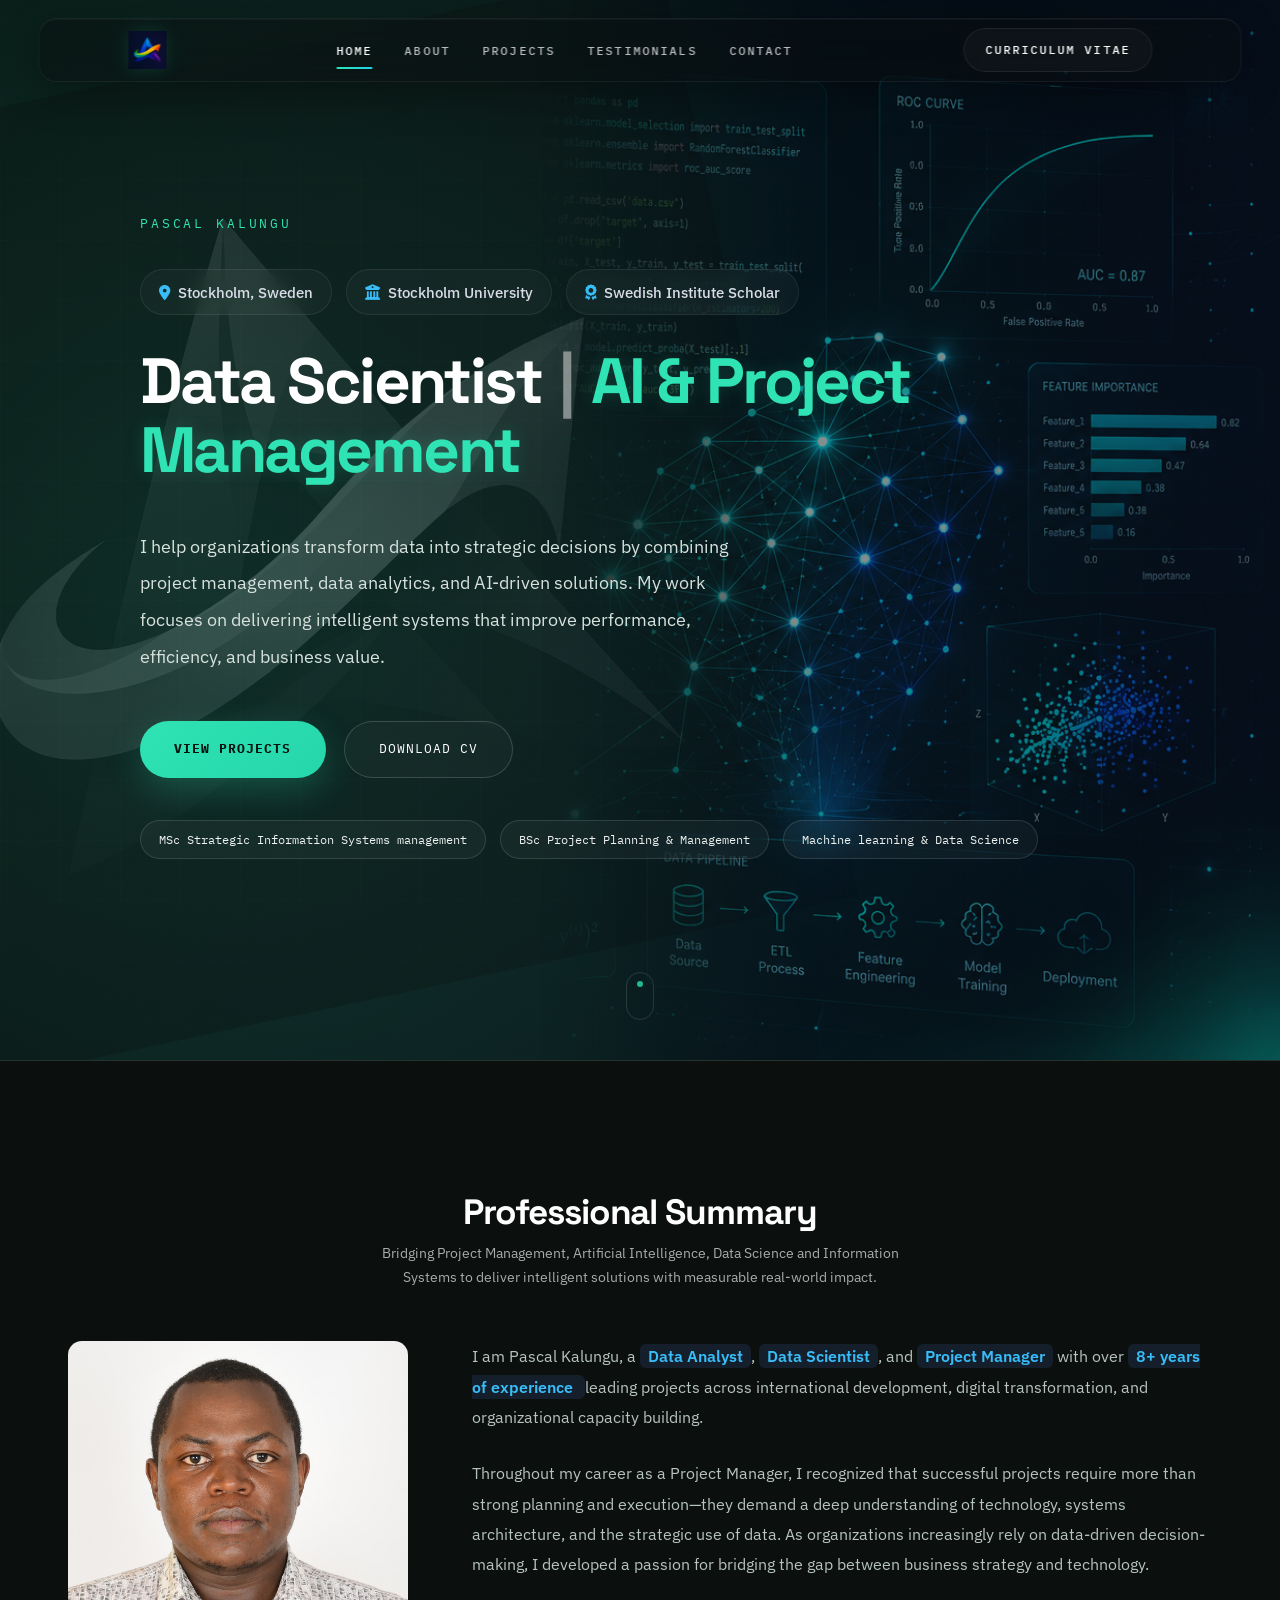
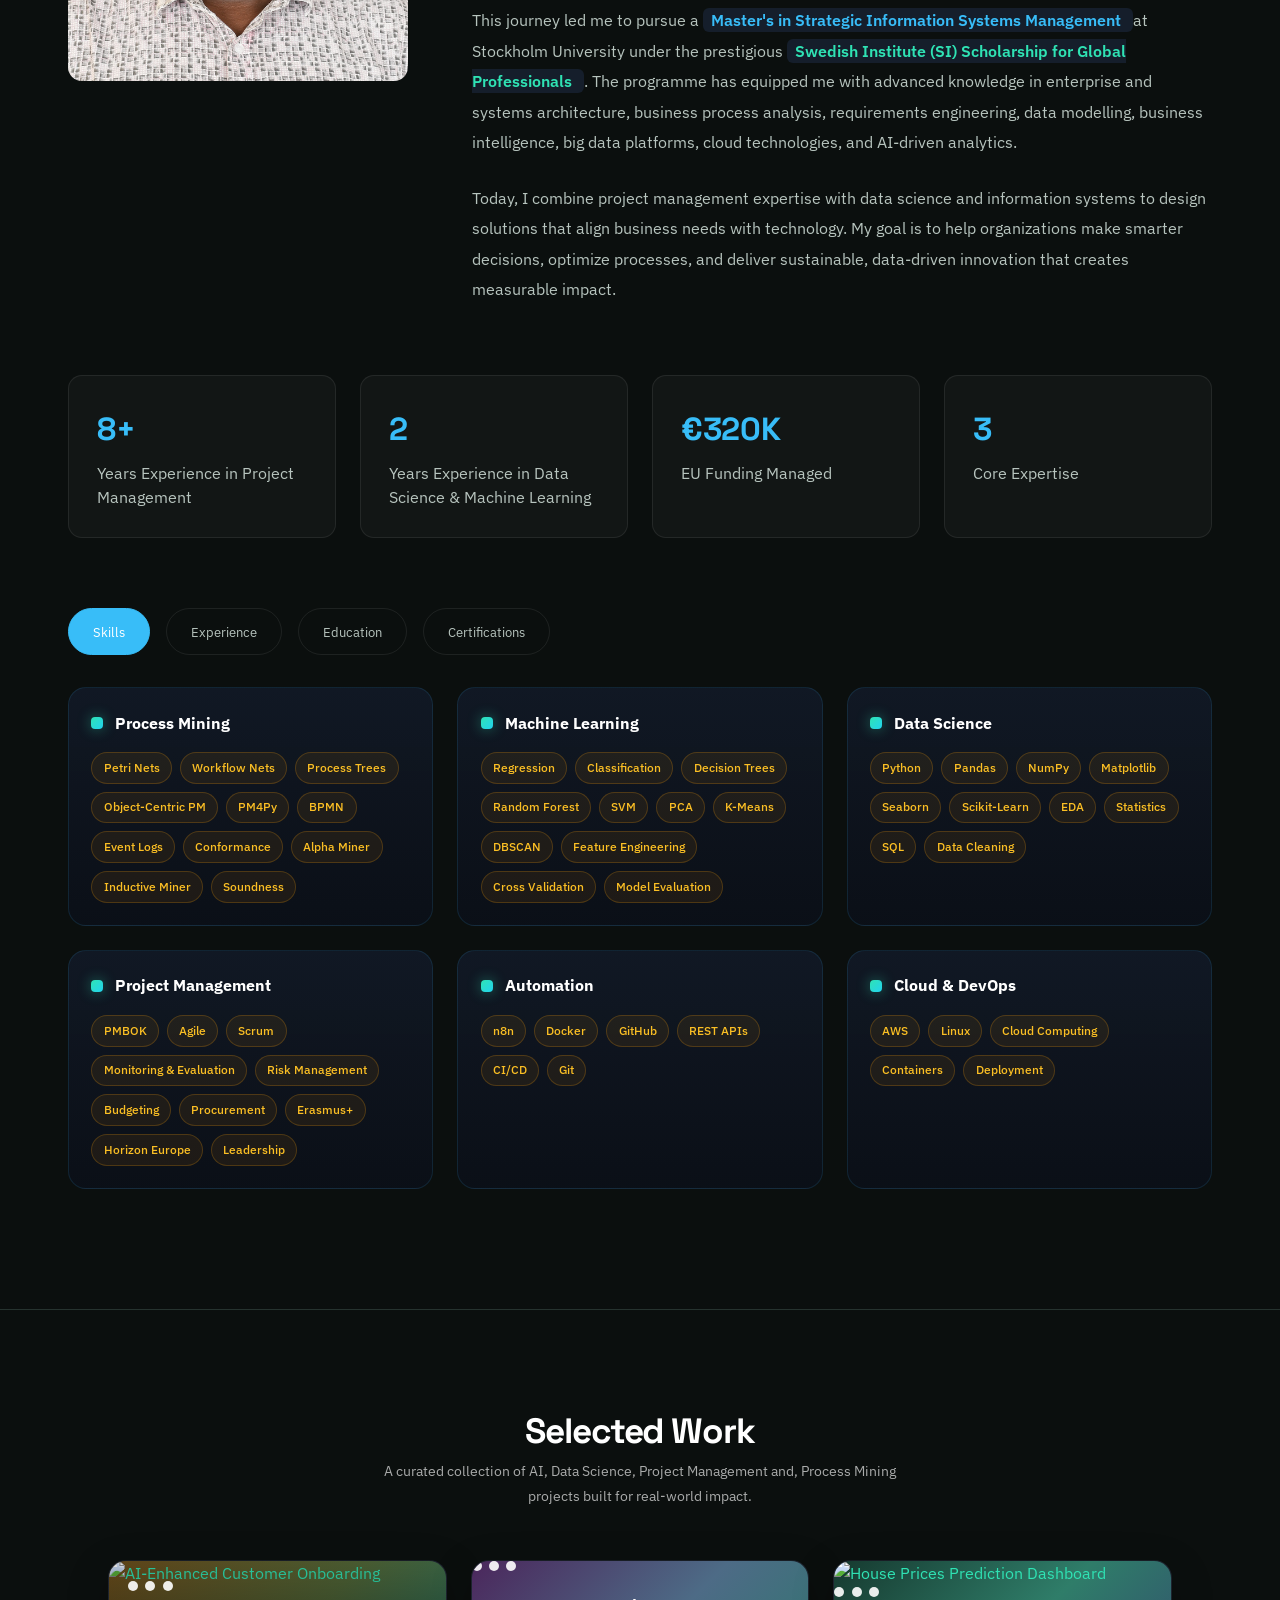
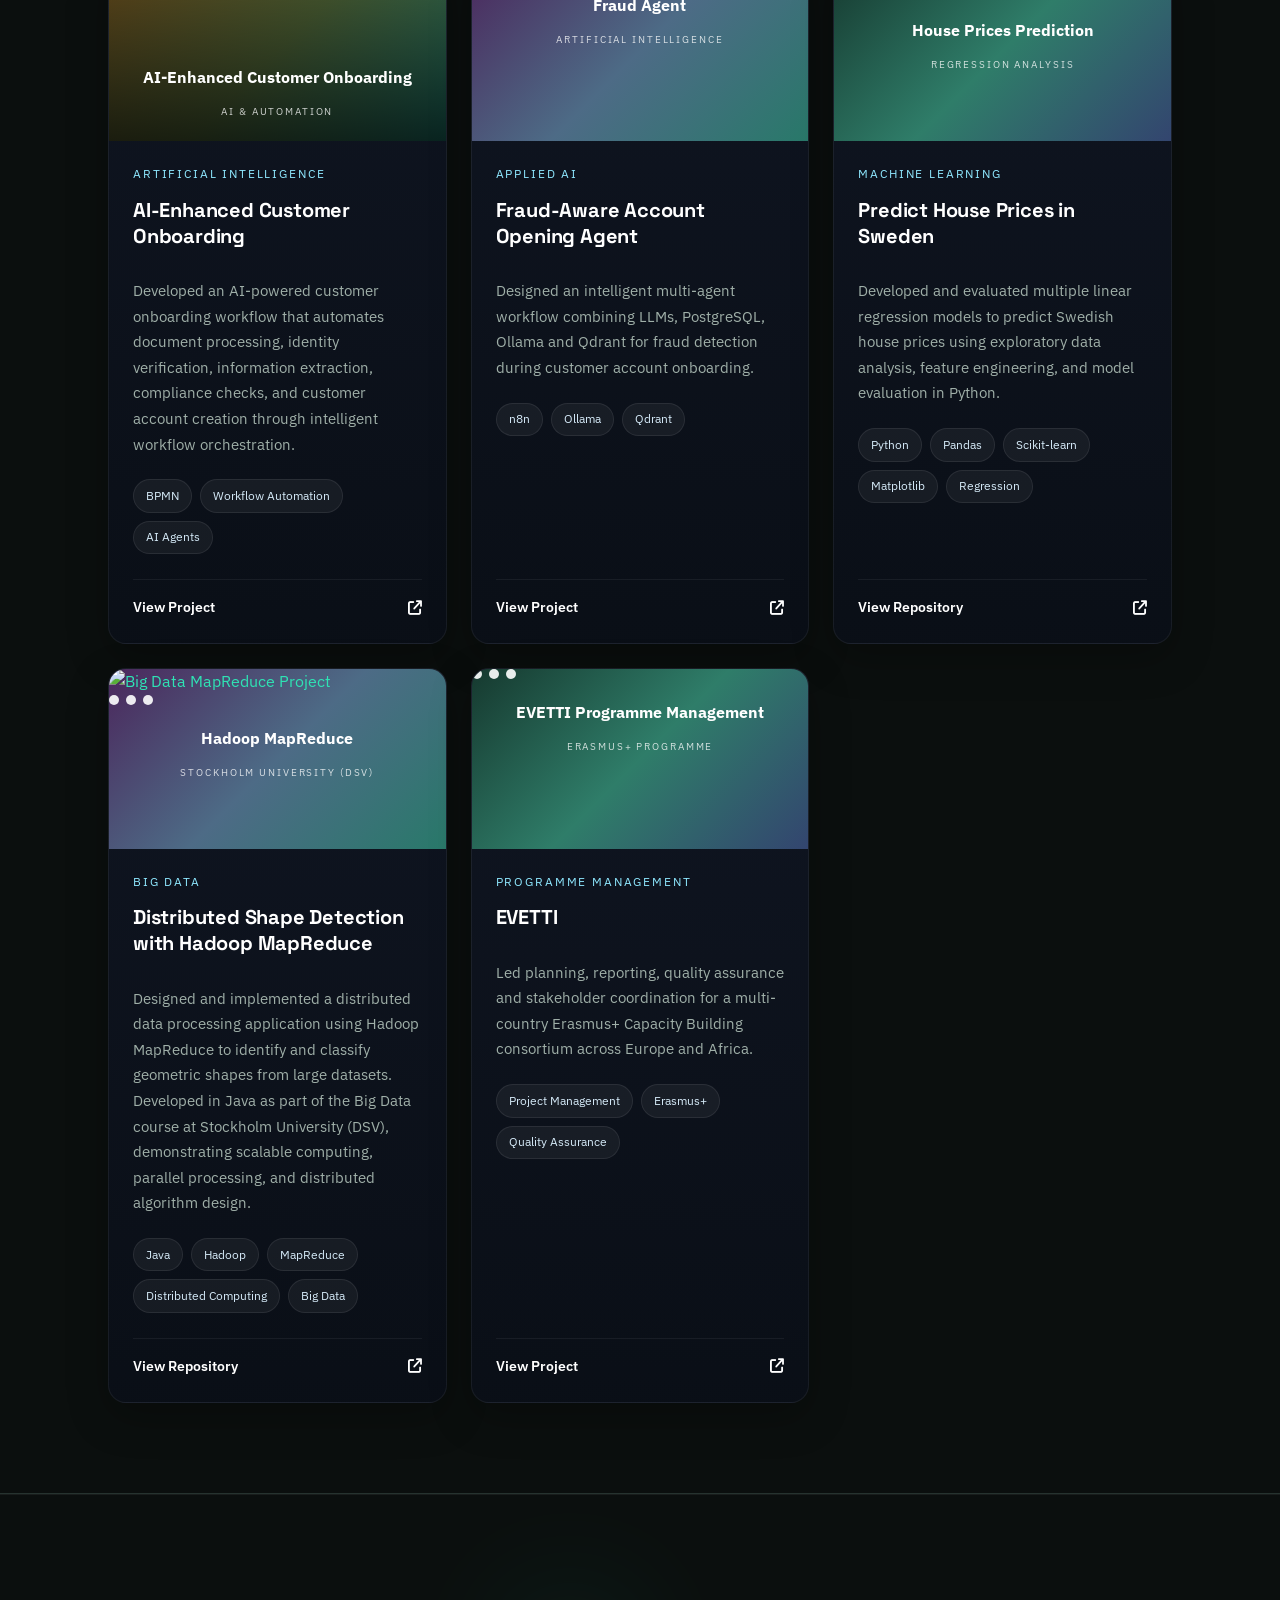
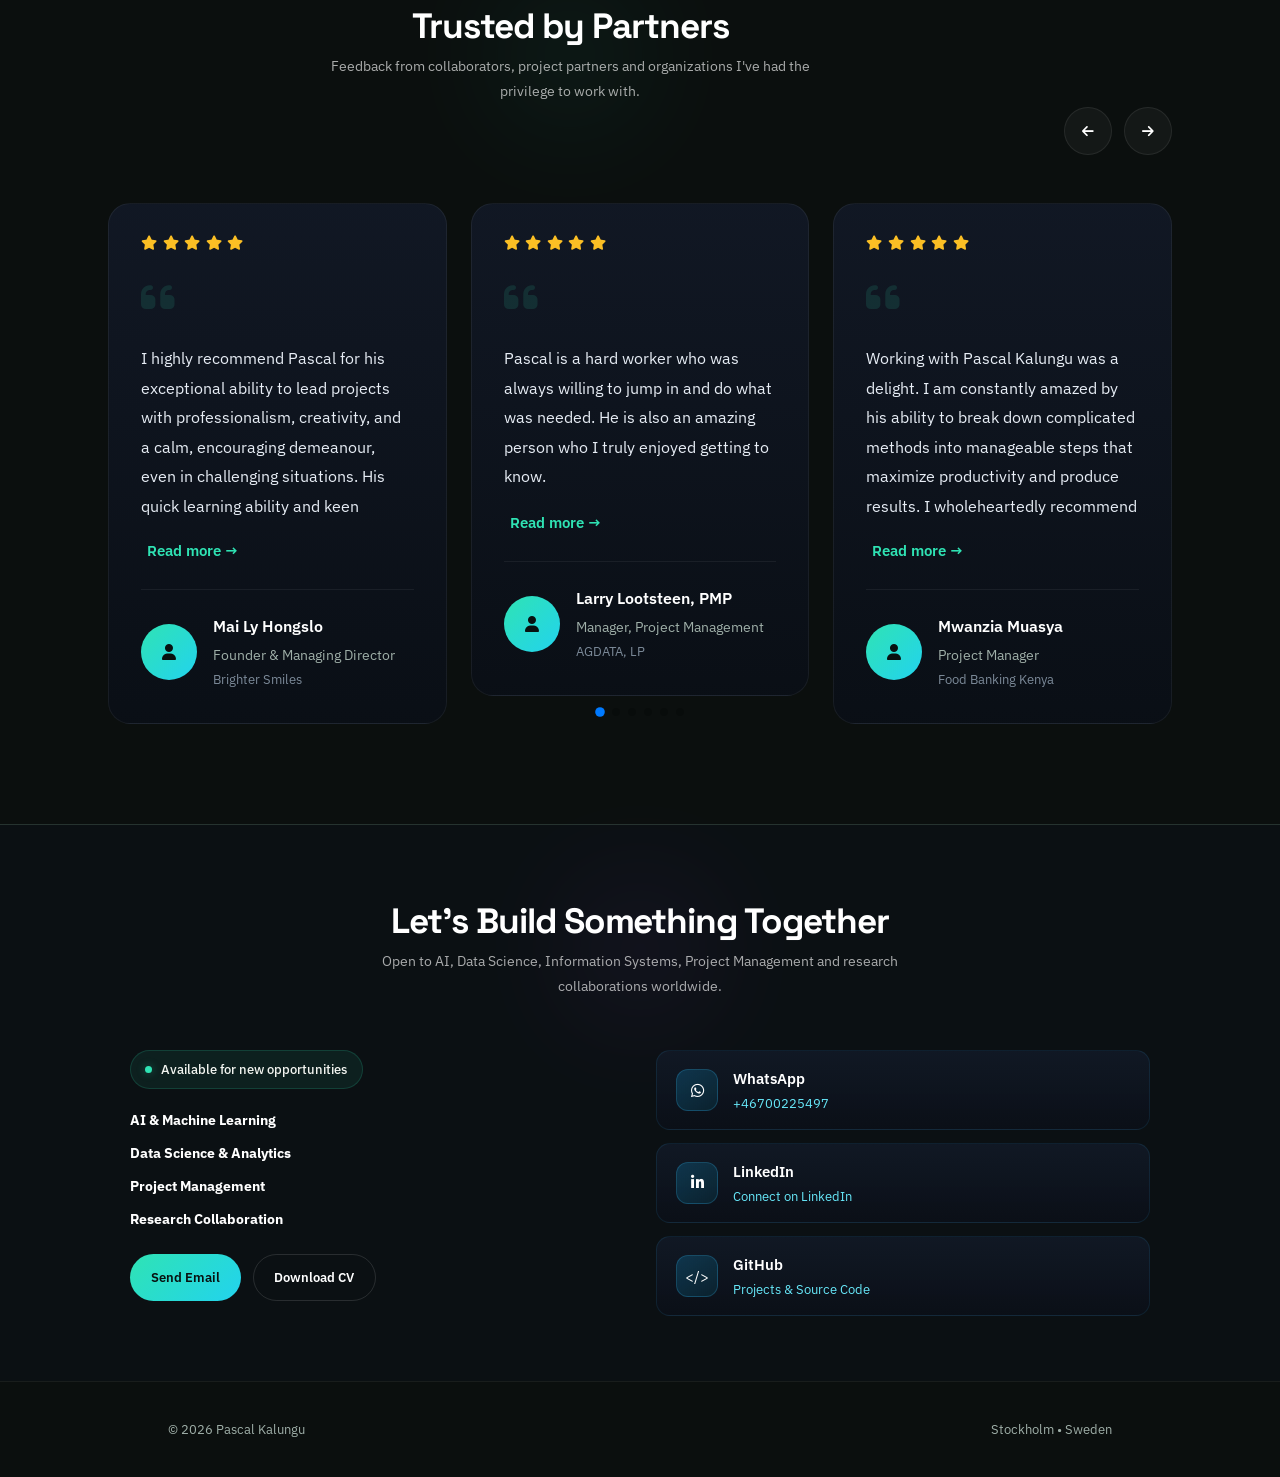
==== index.html @ 9cdf58b0 "--" ====
<!DOCTYPE html>

<html lang="en">
<head>
<meta charset="utf-8"/>
<meta content="width=device-width, initial-scale=1.0" name="viewport"/>
<title>PASCAL KALUNGU</title>
<meta content="Portfolio of Pascal — data science, project management, and applied machine learning projects." name="description"/>
<link href="https://fonts.googleapis.com" rel="preconnect"/>
<link crossorigin="" href="https://fonts.gstatic.com" rel="preconnect"/>
<link href="https://fonts.googleapis.com/css2?family=Space+Grotesk:wght@500;600;700&amp;family=IBM+Plex+Sans:wght@400;500;600&amp;family=IBM+Plex+Mono:wght@400;500&amp;display=swap" rel="stylesheet"/>
<link href="assets/css/style.css" rel="stylesheet"/>
<link rel="stylesheet"href="https://cdnjs.cloudflare.com/ajax/libs/font-awesome/6.7.2/css/all.min.css">
<link rel="stylesheet"href="https://cdn.jsdelivr.net/npm/swiper@11/swiper-bundle.min.css">
</head>
<body>

<!-- ==========================================
     NAVIGATION
========================================== -->

<nav class="topnav">
    <div class="wrap">
        <!-- Logo -->
    <a href="#home" class="nav-logo" aria-label="Pascal Kalungu">
        <img
            src="assets/images/logo.png"
            alt="Pascal Kalungu Logo"
            class="nav-logo-img">
    </a>
            <!-- Navigation -->
            <ul class="nav-links">
                <li><a href="#home">Home</a></li>
                <li><a href="#summary">About</a></li>
                <li><a href="#projects">Projects</a></li>
                <li><a href="#testimonials">Testimonials</a></li>
                <li><a href="#contact">Contact</a></li>
            </ul>
            <!-- Resume -->
            <a href="resume.html"
                class="nav-cv"
                target="_blank"
                rel="noopener noreferrer">
                    Curriculum Vitae
            </a>
    </div>
</nav>
<section class="hero" id="home">
    <!-- Background Layers -->

    <div class="hero-background">

        <div class="hero-logo"></div>

        <div class="hero-grid"></div>

    </div>
  
    <div class="hero-ai-image"></div>
    <div class="wrap">
        <div class="hero-inner">
            <div class="hero-content">
                <p class="hero-tag">
                    PASCAL KALUNGU   
                </p>
                <div class="hero-meta">
    <span>
        <i class="fa-solid fa-location-dot"></i>
        Stockholm, Sweden
    </span>

    <span>
        <i class="fa-solid fa-building-columns"></i>
        Stockholm University
    </span>

    <span>
        <i class="fa-solid fa-award"></i>
        Swedish Institute Scholar
    </span>
</div>
                <h1 class="hero-title">
                  <span class="hero-title-main">
                      Data Scientist <span class="hero-separator"> | </span> <span class="hero-title-accent">AI & Project Management</span>
                  </span>
              </h1>
                <p class="hero-description">
                    I help organizations transform data into strategic decisions by combining project management, data analytics, and 
                    AI-driven solutions. My work focuses on delivering intelligent systems that improve performance, efficiency, and 
                    business value.
                </p>
                <!-- Buttons -->
                <div class="hero-actions">
                    <a href="#projects" class="btn btn-primary">
                        View Projects
                    </a>
                    <a
                        href="assets/docs/Pascal_Kalungu_CV.pdf"
                        class="btn btn-secondary"
                        download>
                        Download CV
                    </a>
                </div>
                <!-- Professional badges -->
                <div class="hero-badges">
                    <span class="badge">
                        MSc Strategic Information Systems management
                    </span>
                    <span class="badge">
                        BSc Project Planning & Management
                    </span>

                    <span class="badge">
                        Machine learning & Data Science
                    </span>

                </div>

            </div>

        </div>

    </div>

    <!-- Scroll Indicator -->
    <a href="#summary" class="scroll-indicator">

        <span></span>

    </a>

</section>

<section id="summary">


    <div class="wrap">

        <!-- Premium Section Heading -->

        <div class="section-heading glow-gold">

            <h2>Professional Summary</h2>

            <p>
                Bridging Project Management, Artificial Intelligence,
                Data Science and Information Systems to deliver
                intelligent solutions with measurable real-world impact.
            </p>

        </div>

        <!-- About Grid -->

        <div class="summary-grid">

            <!-- Left -->

            <div class="summary-image">

                <div>
                    <img class="summary-photo" src="assets/images/headshot.JPG"  alt="Pascal Kalungu">
                </div>
            </div>

            <!-- Right -->

            <div class="summary-content">

                <p class="summary-text">

                    I am Pascal Kalungu, a <span class="highlight">Data Analyst</span>, <span class="highlight">Data
                    Scientist</span>, and <span class="highlight">Project Manager</span> with over
                    <span class="highlight"> 8+ years of experience </span> leading projects across international development, digital transformation,
                    and organizational capacity building.
                </p>
                <p class="summary-text">

                    Throughout my career as a Project Manager, I recognized that successful projects require
                    more than strong planning and execution—they demand a deep understanding of technology,
                    systems architecture, and the strategic use of data. As organizations increasingly rely on data-driven
                    decision-making, I developed a passion for bridging the gap between business strategy and technology.
                </p>
                <p class="summary-text">

                    This journey led me to pursue a <span class="highlight"> Master's in Strategic Information Systems Management </span>at
                    Stockholm University under the prestigious <span class="highlight">
                    <a href="https://si.se/en/apply/scholarships/swedish-institute-scholarships-for-global-professionals/" target="_blank" rel="noopener noreferrer">
                        Swedish Institute (SI) Scholarship for Global Professionals </a></span>. The programme has equipped me with advanced knowledge in enterprise and systems architecture, business process analysis,
                        requirements engineering, data modelling, business intelligence, big data platforms, cloud technologies, and AI-driven
                        analytics.
                    </p>

                    <p class="summary-text summary-text-last">

                        Today, I combine project management expertise with data science and information systems to design solutions that
                        align business needs with technology. My goal is to help organizations make smarter decisions,
                        optimize processes, and deliver sustainable, data-driven innovation that creates measurable impact.

                    </p>

                </div>

            </div>

            <!-- Quick Stats -->

            <div class="summary-stats">

                <div class="stat-card">
                    <h3>8+</h3>
                    <span>Years Experience in Project Management</span>
                </div>
                <div class="stat-card">
                    <h3>2</h3>
                    <span>Years Experience in Data Science & Machine Learning</span>
                </div>

                <div class="stat-card">
                    <h3>€320K</h3>
                    <span>EU Funding Managed</span>
                </div>

                <div class="stat-card">
                    <h3>3</h3>
                    <span>Core Expertise</span>
                </div>

            </div>

            <!-- Tabs -->

            <div class="tabs" role="tablist">

                <button class="tab-btn active" data-tab="skills">
                    Skills
                </button>

                <button class="tab-btn" data-tab="experience">
                    Experience
                </button>

                <button class="tab-btn" data-tab="education">
                    Education
                </button>

                <button class="tab-btn" data-tab="certifications">
                    Certifications
                </button>

            </div>

            <!-- Skills -->
            <!-- ==========================================
            KNOWLEDGE CLUSTERS
            ========================================== -->

            <div class="tab-panel active" data-panel="skills">

                <div class="knowledge-grid">

                    <!-- ================================ -->

                    <article class="knowledge-card">

                        <div class="knowledge-title">
                            <div class="knowledge-marker"></div>
                            <h4>Process Mining</h4>
                        </div>

                        <div class="knowledge-tags">

                            <span>Petri Nets</span>
                            <span>Workflow Nets</span>
                            <span>Process Trees</span>
                            <span>Object-Centric PM</span>
                            <span>PM4Py</span>
                            <span>BPMN</span>
                            <span>Event Logs</span>
                            <span>Conformance</span>
                            <span>Alpha Miner</span>
                            <span>Inductive Miner</span>
                            <span>Soundness</span>

                        </div>

                    </article>

                    <!-- ================================ -->

                    <article class="knowledge-card">

                        <div class="knowledge-title">
                            <div class="knowledge-marker"></div>
                            <h4>Machine Learning</h4>
                        </div>

                        <div class="knowledge-tags">

                            <span>Regression</span>
                            <span>Classification</span>
                            <span>Decision Trees</span>
                            <span>Random Forest</span>
                            <span>SVM</span>
                            <span>PCA</span>
                            <span>K-Means</span>
                            <span>DBSCAN</span>
                            <span>Feature Engineering</span>
                            <span>Cross Validation</span>
                            <span>Model Evaluation</span>

                        </div>

                    </article>

                    <!-- ================================ -->

                    <article class="knowledge-card">

                        <div class="knowledge-title">
                            <div class="knowledge-marker"></div>
                            <h4>Data Science</h4>
                        </div>

                        <div class="knowledge-tags">

                            <span>Python</span>
                            <span>Pandas</span>
                            <span>NumPy</span>
                            <span>Matplotlib</span>
                            <span>Seaborn</span>
                            <span>Scikit-Learn</span>
                            <span>EDA</span>
                            <span>Statistics</span>
                            <span>SQL</span>
                            <span>Data Cleaning</span>

                        </div>

                    </article>

                    <!-- ================================ -->

                    <article class="knowledge-card">

                        <div class="knowledge-title">
                            <div class="knowledge-marker"></div>
                            <h4>Project Management</h4>
                        </div>

                        <div class="knowledge-tags">

                            <span>PMBOK</span>
                            <span>Agile</span>
                            <span>Scrum</span>
                            <span>Monitoring & Evaluation</span>
                            <span>Risk Management</span>
                            <span>Budgeting</span>
                            <span>Procurement</span>
                            <span>Erasmus+</span>
                            <span>Horizon Europe</span>
                            <span>Leadership</span>

                        </div>

                    </article>

                    <!-- ================================ -->

                    <article class="knowledge-card">

                        <div class="knowledge-title">
                            <div class="knowledge-marker"></div>
                            <h4>Automation</h4>
                        </div>

                        <div class="knowledge-tags">

                            <span>n8n</span>
                            <span>Docker</span>
                            <span>GitHub</span>
                            <span>REST APIs</span>
                            <span>CI/CD</span>
                            <span>Git</span>

                        </div>

                    </article>

                    <!-- ================================ -->

                    <article class="knowledge-card">

                        <div class="knowledge-title">
                            <div class="knowledge-marker"></div>
                            <h4>Cloud & DevOps</h4>
                        </div>

                        <div class="knowledge-tags">

                            <span>AWS</span>
                            <span>Linux</span>
                            <span>Cloud Computing</span>
                            <span>Containers</span>
                            <span>Deployment</span>

                        </div>

                    </article>

                </div>

            </div>

            <!-- ==========================================
            EXPERIENCE
            ========================================== -->

            <div class="tab-panel" data-panel="experience">

                <div class="experience-timeline">

                    <!-- Item -->
                    <article class="exp-item">
                        <div class="exp-dot"></div>
                        <div class="exp-card">
                            <div class="exp-header">
                                <div>
                                    <span class="exp-period">
                                        Jan 2023 — June 2026
                                    </span>
                                    <h4>
                                        Project Manager
                                    </h4>
                                    <h5>
                                        Brighter Smiles
                                    </h5>
                                </div>
                                <span class="exp-location">
                                    Norway • Remote Role
                                </span>
                            </div>
                            <ul class="achievement-list">
                                <li>
                                    <i class="fas fa-check-circle"></i>
                                    <span>Led development and optimisation of project management processes for EU Commission-funded initiatives, including the Erasmus+ EVETTI project across 9 partner organisations (Uganda, Norway, Sweden, Netherlands).</span>
                                </li>

                                <li>
                                    <i class="fas fa-check-circle"></i>
                                    <span>Designed and maintained Excel and digital reporting systems to track project performance, resource allocation, and KPIs across multinational teams.</span>
                                </li>

                                <li>
                                    <i class="fas fa-check-circle"></i>
                                    <span>Coordinated data collection and built monitoring & evaluation dashboards to support real-time decision-making.</span>
                                </li>

                                <li>
                                    <i class="fas fa-check-circle"></i>
                                    <span>Structured data and information flows between partner organisations using digital tools and information systems.</span>
                                </li>

                                <li>
                                    <i class="fas fa-check-circle"></i>
                                    <span>Supported development of a web-based platform for greenhouse gas emissions data measurement.</span>
                                </li>

                                <li>
                                    <i class="fas fa-check-circle"></i>
                                    <span>Wrote and secured grants to fund strategic projects, ensuring alignment with organisational goals and EU funding requirements.</span>
                                </li>

                            </ul>
                            <div class="exp-tags">
                                <span>EU Projects</span>
                                <span>Project Management</span>
                                <span>Leadership</span>
                                <span>EACEA</span>
                            </div>
                        </div>
                    </article>
                    <!-- Item -->
                    <article class="exp-item">
                        <div class="exp-dot"></div>
                        <div class="exp-card">
                            <div class="exp-header">
                                <div>
                                    <span class="exp-period">
                                        September 2023  — October 2023
                                    </span>
                                    <h4>
                                        Technical Project Coordinator
                                    </h4>
                                    <h5>
                                        Curiato Inc.
                                    </h5>
                                </div>
                                <span class="exp-location">
                                    Kenya
                                </span>
                            </div>
                            <ul class="achievement-list">
                                <li>
                                    <i class="fas fa-check-circle"></i>
                                    <span>Coordinated a cross-functional team developing a data-driven healthcare monitoring solution (Smart Mattress) using IoT sensor data and machine learning analytics.</span>
                                </li>

                                <li>
                                    <i class="fas fa-check-circle"></i>
                                    <span>Worked closely with data scientists and engineers on data collection, data labelling, and preparation of datasets for ML model training.</span>
                                </li>

                                <li>
                                    <i class="fas fa-check-circle"></i>
                                    <span>Supported data engineering pipelines from raw sensor data capture to structured datasets used for analysis and modelling.</span>
                                </li>

                                <li>
                                    <i class="fas fa-check-circle"></i>
                                    <span>Collaborated in defining data requirements, validation rules, and quality checks to ensure reliable model inputs.</span>
                                </li>

                                <li>
                                    <i class="fas fa-check-circle"></i>
                                    <span>Used Power BI, Excel, and database systems to visualise and report device performance data.</span>
                                </li>

                                <li>
                                    <i class="fas fa-check-circle"></i>
                                    <span>Supported Agile/Scrum workflows by tracking data-related tasks, bugs, and improvements through structured backlogs.</span>
                                </li>

                            </ul>
                            <div class="exp-tags">
                                <span>M&E</span>
                                <span>Procurement</span>
                                <span>Budgeting</span>
                                <span>NGO</span>
                            </div>
                        </div>
                    </article>
                    <!-- Item -->
                    <article class="exp-item">
                        <div class="exp-dot"></div>
                        <div class="exp-card">
                            <div class="exp-header">
                                <div>
                                    <span class="exp-period">
                                        Jan 2022  — present
                                    </span>
                                    <h4>
                                        Co-founder & Project Manager
                                    </h4>
                                    <h5>
                                        Ecopentist Limited
                                    </h5>
                                </div>
                                <span class="exp-location">
                                    Kenya
                                </span>
                            </div>
                            <ul class="achievement-list">
                                <li>
                                    <i class="fas fa-check-circle"></i>
                                    <span>Co-founded an environmental sustainability venture focused on coordinating climate action projects and reporting.</span>
                                </li>

                                <li>
                                    <i class="fas fa-check-circle"></i>
                                    <span>Managed project planning, stakeholder coordination, and delivery of environmental data initiatives.</span>
                                </li>

                                <li>
                                    <i class="fas fa-check-circle"></i>
                                    <span>Applied sustainability reporting frameworks aligned with UN SDGs and climate accountability standards.</span>
                                </li>

                            </ul>
                            <div class="exp-tags">
                                <span>M&E</span>
                                <span>Procurement</span>
                                <span>Budgeting</span>
                                <span>NGO</span>
                            </div>
                        </div>
                    </article>
                    <!-- Item -->
                    <article class="exp-item">
                        <div class="exp-dot"></div>
                        <div class="exp-card">
                            <div class="exp-header">
                                <div>
                                    <span class="exp-period">
                                        2017  — 2017
                                    </span>
                                    <h4>
                                        Project Management Intern
                                    </h4>
                                    <h5>
                                        Makueni County Government
                                    </h5>
                                </div>
                                <span class="exp-location">
                                    Kenya
                                </span>
                            </div>
                            <ul class="achievement-list">
                                <li>
                                    <i class="fas fa-check-circle"></i>
                                    <span>Collected, organised, and analysed field data from farmers and trial sites to produce research and performance reports for agricultural projects.</span>
                                </li>

                                <li>
                                    <i class="fas fa-check-circle"></i>
                                    <span>Maintained structured records of farm validation data, prepared statistical summaries, and presented findings in stakeholder meetings.</span>
                                </li>

                            </ul>
                            <div class="exp-tags">
                                <span>M&E</span>
                                <span>Procurement</span>
                                <span>Budgeting</span>
                                <span>NGO</span>
                            </div>
                        </div>
                    </article>
                </div>
            </div>
            <!-- ==========================================
            EDUCATION
            ========================================== -->
            <div class="tab-panel" data-panel="education">
                <div class="education-grid">
                    <!-- Card 1 -->
                    <article class="edu-card">
                        <div class="edu-icon">
                            🎓
                        </div>
                        <div class="edu-content">
                            <span class="edu-year">
                                2025 – 2027
                            </span>
                            <h4>
                                MSc Strategic Information Systems Management
                            </h4>
                            <h5>
                                Stockholm University
                            </h5>
                            <ul class="achievement-list">
                                <li>
                                    <i class="fas fa-check-circle"></i>
                                    <span>Designed and delivered an end-to-end Business Intelligence solution, from business requirements and data modelling to ETL, data warehousing, OLAP, and Power BI dashboards.</span>
                                </li>

                                <li>
                                    <i class="fas fa-check-circle"></i>
                                    <span>Applied AI techniques to Business Process Management (BPM) to analyse and improve organisational processes.</span>
                                </li>

                                <li>
                                    <i class="fas fa-check-circle"></i>
                                    <span>Conducted Object-Centric Process Mining (OCPM) to discover, analyse, and optimise complex business processes.</span>
                                </li>

                                <li>
                                    <i class="fas fa-check-circle"></i>
                                    <span>Designed and implemented a data warehouse, developing ETL pipelines, dimensional models, OLAP solutions, and business intelligence dashboards.</span>
                                </li>

                                <li>
                                    <i class="fas fa-check-circle"></i>
                                    <span>Developed an enterprise application using the Mendix low-code platform from design to deployment, earning the Mendix Rapid Developer Certification.</span>
                                </li>

                                <li>
                                    <i class="fas fa-check-circle"></i>
                                    <span>Applied qualitative and quantitative research methodologies to investigate information systems challenges and support evidence-based decision-making.</span>
                                </li>
                            </ul>
                            <div class="edu-tags">
                                <span>Business Intelligence</span>
                                <span>Information Systems</span>
                                <span>Data Warehousing</span>
                                <span>Business Process Management</span>
                                <span>Process Mining</span>
                                <span>Data Modeling</span>
                                <span>Power BI</span>
                                <span>Research Methodology</span>
                                <span>Research Metholdogies</span>
                            </div>
                        </div>
                    </article>
                    <!-- Card 2 -->
                    <article class="edu-card">
                        <div class="edu-icon">
                            📘
                        </div>
                        <div class="edu-content">
                            <span class="edu-year">
                                2014 – 2018
                            </span>
                            <h4>
                                BSc Project Planning & Management
                            </h4>
                            <h5>
                                Moi University
                            </h5>
                            <ul class="achievement-list">
                                <li>
                                    <i class="fas fa-check-circle"></i>
                                    <span>Focused on project planning, scheduling, monitoring, and evaluation using industry-standard project management methodologies.</span>
                                </li>

                                <li>
                                    <i class="fas fa-check-circle"></i>
                                    <span>Developed skills in project budgeting, risk management, stakeholder engagement, procurement, and resource planning.</span>
                                </li>

                                <li>
                                    <i class="fas fa-check-circle"></i>
                                    <span>Applied research, data analysis, and strategic planning techniques to design, implement, and evaluate development and business projects.</span>
                                </li>
                            </ul>

                            <div class="edu-tags">
                                <span>Project Management</span>
                                <span>Project Planning</span>
                                <span>Risk Management</span>
                                <span>Stakeholder Management</span>
                                <span>Monitoring & Evaluation</span>
                                <span>Project Scheduling</span>
                            </div>

                        </div>

                    </article>

                    <!-- Card 3 -->

                    <article class="edu-card">

                        <div class="edu-icon">
                            💼
                        </div>

                        <div class="edu-content">

                            <span class="edu-year">
                                Continuous Learning
                            </span>

                            <h4>
                                Data Science Program
                            </h4>

                            <h5>
                                ALX
                            </h5>
                            <ul class="achievement-list">
                                <li>
                                    <i class="fas fa-check-circle"></i>
                                    <span>Completed hands-on projects in data analysis, machine learning, and predictive modelling using Python and industry-standard data science tools.</span>
                                </li>

                                <li>
                                    <i class="fas fa-check-circle"></i>
                                    <span>Applied statistical analysis, data visualization, feature engineering, and model evaluation to solve real-world business problems.</span>
                                </li>

                                <li>
                                    <i class="fas fa-check-circle"></i>
                                    <span>Developed practical skills in SQL, Pandas, NumPy, Scikit-learn, and machine learning workflows following industry best practices.</span>
                                </li>
                            </ul>

                            <div class="edu-tags">
                                <span>Python</span>
                                <span>SQL</span>
                                <span>Data Science</span>
                                <span>Data Analysis</span>
                                <span>Machine Learning</span>
                                <span>Data Visualization</span>
                            </div>

                        </div>

                    </article>

                    <!-- Card 3 -->

                    <article class="edu-card">

                        <div class="edu-icon">
                            💼
                        </div>

                        <div class="edu-content">

                            <span class="edu-year">
                                2009 - 2012
                            </span>

                            <h4>
                                O-level (High School Certificate)
                            </h4>

                            <h5>
                                UTANGWA HUGH SCHOOL
                            </h5>
                            <ul class="achievement-list">
                                <li>
                                    <i class="fas fa-check-circle"></i>
                                    <span> Grade: B+ </span>
                                </li>


                            </ul>

                            <div class="edu-tags">
                                <span>Mathematics</span>
                                <span>Physics</span>
                                <span>Chemistry</span>
                                <span>Business Studies</span>
                                <span>Geography</span>
                                <span>Cristian Religious Education</span>
                                <span>English</span>
                                <span>Kiswahili</span>
                            </div>

                        </div>

                    </article>

                </div>

            </div>

            <div class="tab-panel" data-panel="certifications">

                <div class="cert-header">

                    <div>🏅</div>

                    <div>Certificate</div>

                    <div>Issuer</div>

                    <div>Skills</div>

                    <div>Credential</div>

                </div>

                <div class="cert-list">

                    <!-- Certification 1 -->
                    <div class="cert-row">

                        <div class="cert-logo">
                            <img src="assets/certificates/alx.png" alt="ALX Africa">
                        </div>

                        <div class="cert-title">
                            <h4>Data Science</h4>
                        </div>

                        <div class="cert-issuer">
                            ALX Africa
                        </div>

                        <div class="cert-skills">
                            <div class="edu-tags">
                                <span>Python & SQL</span>
                                <span>Data Analysis</span>
                                <span>Machine Learning</span>
                                <span>Data Visualization</span>
                            </div>
                        </div>

                        <div class="cert-actions">
                            <a href="#"
                                class="cert-link view-certificate"
                                data-image="assets/certificates/data-science.png">
                                View
                            </a>

                            <a href="https://ehub.alxafrica.com/ob3/verify-certificate/b1283e37-e17c-451a-9a97-b5ae7b70445d"
                                class="cert-link"
                                target="_blank"
                                rel="noopener noreferrer">
                                Verify ↗
                            </a>
                        </div>

                    </div>

                    <!-- Certification 1 -->
                    <div class="cert-row">

                        <div class="cert-logo">
                            <img src="assets/certificates/alx.png" alt="ALX Africa">
                        </div>

                        <div class="cert-title">
                            <h4>Data Analytics</h4>
                        </div>

                        <div class="cert-issuer">
                            ALX Africa
                        </div>

                        <div class="cert-skills">
                            <div class="edu-tags">
                                <span>SQL</span>
                                <span>Business Intelligence</span>
                                <span>Data Visualization</span>
                            </div>
                        </div>

                        <div class="cert-actions">
                            <a href="#"
                                class="cert-link view-certificate"
                                data-image="assets/certificates/data-analysis.png">
                                View
                            </a>

                            <a href="https://ehub.alxafrica.com/ob3/verify-certificate/b1283e37-e17c-451a-9a97-b5ae7b70445d"
                                class="cert-link"
                                target="_blank"
                                rel="noopener noreferrer">
                                Verify ↗
                            </a>
                        </div>

                    </div>

                    <!-- Certification 1 -->
                    <div class="cert-row">

                        <div class="cert-logo">
                            <img src="assets/certificates/alx.png" alt="ALX Africa">
                        </div>

                        <div class="cert-title">
                            <h4>Python Programming</h4>
                        </div>

                        <div class="cert-issuer">
                            ALX Africa
                        </div>

                        <div class="cert-skills">
                            <div class="edu-tags">
                                <span>Python</span>
                                <span>Object-Oriented Programming</span>
                                <span>Problem Solving</span>
                                <span>Algorithms</span>
                                <span>Numpy & pandas</span>
                            </div>
                        </div>

                        <div class="cert-actions">
                            <a href="#"
                                class="cert-link view-certificate"
                                data-image="assets/certificates/python.png">
                                View
                            </a>

                            <a href="https://ehub.alxafrica.com/ob3/verify-certificate/b1283e37-e17c-451a-9a97-b5ae7b70445d"
                                class="cert-link"
                                target="_blank"
                                rel="noopener noreferrer">
                                Verify ↗
                            </a>
                        </div>

                    </div>

                    <!-- Certification 2 -->
                    <div class="cert-row">

                        <div class="cert-logo">
                            <img src="assets/certificates/pmi.jpg" alt="PMI">
                        </div>

                        <div class="cert-title">
                            <h4>PMP (in progress)</h4>
                        </div>

                        <div class="cert-issuer">
                            PMI
                        </div>

                        <div class="cert-skills">
                            <div class="edu-tags">
                                <span>Agile</span>
                                <span>Risk management</span>
                                <span>Stakeholder Management</span>
                                <span>Scheduling</span>
                            </div>
                        </div>

                        <div class="cert-actions">
                            <a href="#"
                                class="cert-link view-certificate"
                                data-image="#">
                                View
                            </a>

                            <a href="#"
                                class="cert-link"
                                target="_blank"
                                rel="noopener noreferrer">
                                Verify ↗
                            </a>
                        </div>

                    </div>

                    <!-- Certification 3 -->
                    <div class="cert-row">

                        <div class="cert-logo">
                            <img src="assets/certificates/google-pm.png" alt="Google">
                        </div>

                        <div class="cert-title">
                            <h4>Google Project Management Certificate (v1)</h4>
                        </div>

                        <div class="cert-issuer">
                            Google
                        </div>

                        <div class="cert-skills">
                            <div class="edu-tags">
                                <span>Agile</span>
                                <span>work management tools</span>
                                <span>project Scoping and Planning</span>
                            </div>
                        </div>

                        <div class="cert-actions">
                            <a href="#"
                                class="cert-link view-certificate"
                                data-image="assets/certificates/google-cert.jpg">
                                View
                            </a>

                            <a href="https://www.credly.com/badges/109375d9-ba31-4b89-b705-023701fd361a"
                                class="cert-link"
                                target="_blank"
                                rel="noopener noreferrer">
                                Verify ↗
                            </a>
                        </div>

                    </div>

                    <!-- Certification 4 -->
                    <div class="cert-row">

                        <div class="cert-logo">
                            <img src="assets/certificates/ibm-logo.png" alt="IBM">
                        </div>

                        <div class="cert-title">
                            <h4>Data Analysis and Visualization Foundations</h4>
                        </div>

                        <div class="cert-issuer">
                            IBM
                        </div>

                        <div class="cert-skills">
                            <div class="edu-tags">
                                <span>Excel</span>
                                <span>Power BI</span>
                                <span>Dashboards</span>
                            </div>
                        </div>

                        <div class="cert-actions">
                            <a href="#"
                                class="cert-link view-certificate"
                                data-image="assets/certificates/ibm-cert.jpg">
                                View
                            </a>

                            <a href="https://www.credly.com/badges/992d48f4-0463-441a-a92d-d4b7f02f43a6"
                                class="cert-link"
                                target="_blank"
                                rel="noopener noreferrer">
                                Verify ↗
                            </a>
                        </div>

                    </div>

                    <!-- Certification 5 -->
                    <div class="cert-row">

                        <div class="cert-logo">
                            <img src="assets/certificates/rapid-min.png" alt="Mendix">
                        </div>

                        <div class="cert-title">
                            <h4>Rapid Developer Certification</h4>
                        </div>

                        <div class="cert-issuer">
                            Mendix
                        </div>

                        <div class="cert-skills">
                            <div class="edu-tags">
                                <span>Low-Code Development</span>
                                <span>Business Process Automation</span>
                                <span>Application Development</span>
                                <span>Mendix Studio Pro</span>
                            </div>
                        </div>

                        <div class="cert-actions">
                            <a href="#"
                                class="cert-link view-certificate"
                                data-image="assets/certificates/rapid-cert.jpg">
                                View
                            </a>

                            <a href="https://academy.mendix.com/link/certifications/"
                                class="cert-link"
                                target="_blank"
                                rel="noopener noreferrer">
                                Verify ↗
                            </a>
                        </div>

                    </div>

                </div>

            </div>
        </section>



<section id="projects">
    <div class="wrap">

        <div class="section-heading glow-cyan">
            <h2>Selected Work</h2>

            <p>
                A curated collection of AI, Data Science, Project Management and,
                Process Mining projects built for real-world impact.
            </p>
        </div>

        <div class="projects-grid">

            <!-- AI-Enhanced Customer Onboarding -->
            <a href="https://github.com/Kalungup/AI-Enhanced-Customer-Onboarding/blob/main/notebooks/AI-Enhanced-customer-onboarding-workflow.ipynb"
               class="project-card accent-gold"
               target="_blank"
               rel="noopener noreferrer">

                <div class="project-preview">

                    <img src="https://raw.githubusercontent.com/Kalungup/AI-Enhanced-Customer-Onboarding/main/assets/n8n-workflow.png"
                         alt="AI-Enhanced Customer Onboarding"
                         class="project-image">

                    <div class="preview-overlay">

                        <div class="browser">
                            <span></span>
                            <span></span>
                            <span></span>
                        </div>

                        <div class="preview-title">
                            <h4>AI-Enhanced Customer Onboarding</h4>
                            <small>AI &amp; Automation</small>
                        </div>

                    </div>

                </div>

                <div class="project-content">

                    <span class="project-type">ARTIFICIAL INTELLIGENCE</span>

                    <h3>AI-Enhanced Customer Onboarding</h3>

                    <p>
                        Developed an AI-powered customer onboarding workflow that automates
                        document processing, identity verification, information extraction,
                        compliance checks, and customer account creation through intelligent
                        workflow orchestration.
                    </p>

                    <div class="tech-stack">
                        <span>BPMN</span>
                        <span>Workflow Automation</span>
                        <span>AI Agents</span>
                    </div>

                    <div class="project-footer">
                        <span>View Project</span>
                        <i class="fa-solid fa-arrow-up-right-from-square"></i>
                    </div>

                </div>

            </a>

            <!-- Fraud Agent -->
            <a href="#" class="project-card accent-purple">

                <div class="project-preview">

                    <div class="browser">
                        <span></span>
                        <span></span>
                        <span></span>
                    </div>

                    <div class="preview-title">
                        <h4>Fraud Agent</h4>
                        <small>Artificial Intelligence</small>
                    </div>

                </div>

                <div class="project-content">

                    <span class="project-type">APPLIED AI</span>

                    <h3>Fraud-Aware Account Opening Agent</h3>

                    <p>
                        Designed an intelligent multi-agent workflow combining LLMs,
                        PostgreSQL, Ollama and Qdrant for fraud detection during
                        customer account onboarding.
                    </p>

                    <div class="tech-stack">
                        <span>n8n</span>
                        <span>Ollama</span>
                        <span>Qdrant</span>
                    </div>

                    <div class="project-footer">
                        <span>View Project</span>
                        <i class="fa-solid fa-arrow-up-right-from-square"></i>
                    </div>

                </div>

            </a>
            <!-- House Prices Prediction Models -->
            <a href="https://github.com/Kalungup/house-prices-sweden"
            class="project-card accent-emerald"
            target="_blank"
            rel="noopener noreferrer">

                <div class="project-preview">
                    <img src="https://raw.githubusercontent.com/Kalungup/house-prices-sweden/main/Images/preview.png"
                        alt="House Prices Prediction Dashboard">

                    <div class="browser">
                        <span></span>
                        <span></span>
                        <span></span>
                    </div>

                    <div class="preview-title">
                        <h4>House Prices Prediction</h4>
                        <small>Regression Analysis</small>
                    </div>
                </div>

                <div class="project-content">

                    <span class="project-type">MACHINE LEARNING</span>

                    <h3>Predict House Prices in Sweden</h3>

                    <p>
                        Developed and evaluated multiple linear regression models to predict Swedish house prices using exploratory data analysis, feature engineering, and model evaluation in Python.
                    </p>

                    <div class="tech-stack">
                        <span>Python</span>
                        <span>Pandas</span>
                        <span>Scikit-learn</span>
                        <span>Matplotlib</span>
                        <span>Regression</span>
                    </div>

                    <div class="project-footer">
                        <span>View Repository</span>
                        <i class="fa-solid fa-arrow-up-right-from-square"></i>
                    </div>

                </div>

            </a>
            <!-- Big Data MapReduce -->
                <a href="https://github.com/Kalungup/bigdata-mapreduce-shapes"
                class="project-card accent-purple"
                target="_blank"
                rel="noopener noreferrer">

                    <div class="project-preview">

                        <img src="https://raw.githubusercontent.com/Kalungup/bigdata-mapreduce-shapes/main/preview.png"
                            alt="Big Data MapReduce Project">

                        <div class="browser">
                            <span></span>
                            <span></span>
                            <span></span>
                        </div>

                        <div class="preview-title">
                            <h4>Hadoop MapReduce</h4>
                            <small>Stockholm University (DSV)</small>
                        </div>

                    </div>

                    <div class="project-content">

                        <span class="project-type">BIG DATA</span>

                        <h3>Distributed Shape Detection with Hadoop MapReduce</h3>

                        <p>
                            Designed and implemented a distributed data processing application using Hadoop MapReduce to identify and classify geometric shapes from large datasets. Developed in Java as part of the Big Data course at Stockholm University (DSV), demonstrating scalable computing, parallel processing, and distributed algorithm design.
                        </p>

                        <div class="tech-stack">
                            <span>Java</span>
                            <span>Hadoop</span>
                            <span>MapReduce</span>
                            <span>Distributed Computing</span>
                            <span>Big Data</span>
                        </div>

                        <div class="project-footer">
                            <span>View Repository</span>
                            <i class="fa-solid fa-arrow-up-right-from-square"></i>
                        </div>

                    </div>

                </a>
            <!-- EVETTI -->
            <a href="https://evetti.org/" class="project-card accent-emerald">

                <div class="project-preview">

                    <div class="browser">
                        <span></span>
                        <span></span>
                        <span></span>
                    </div>

                    <div class="preview-title">
                        <h4>EVETTI Programme Management</h4>
                        <small>Erasmus+ Programme</small>
                    </div>

                </div>

                <div class="project-content">

                    <span class="project-type">PROGRAMME MANAGEMENT</span>

                    <h3>EVETTI</h3>

                    <p>
                        Led planning, reporting, quality assurance and stakeholder
                        coordination for a multi-country Erasmus+ Capacity Building
                        consortium across Europe and Africa.
                    </p>

                    <div class="tech-stack">
                        <span>Project Management</span>
                        <span>Erasmus+</span>
                        <span>Quality Assurance</span>
                    </div>

                    <div class="project-footer">
                        <span>View Project</span>
                        <i class="fa-solid fa-arrow-up-right-from-square"></i>
                    </div>

                </div>

            </a>

        </div>

    </div>
</section>

<!-- ==========================================
     TESTIMONIALS
========================================== -->

<section id="testimonials">

    <div class="wrap">

        <!-- Heading -->

        <div class="testimonials-header">

            <div class="section-heading glow-emerald">

                <h2>Trusted by Partners</h2>

                <p>
                    Feedback from collaborators, project partners and organizations
                    I've had the privilege to work with.
                </p>

            </div>

            <div class="testimonial-nav">

                <button class="testimonial-prev">

                    <i class="fa-solid fa-arrow-left"></i>

                </button>

                <button class="testimonial-next">

                    <i class="fa-solid fa-arrow-right"></i>

                </button>

            </div>

        </div>

        <!-- Swiper -->

        <div class="swiper testimonialSwiper">

            <div class="swiper-wrapper">

                <!-- ================================= -->

                <article class="swiper-slide testimonial-card">

                    <div class="testimonial-stars">

                        <i class="fa-solid fa-star"></i>
                        <i class="fa-solid fa-star"></i>
                        <i class="fa-solid fa-star"></i>
                        <i class="fa-solid fa-star"></i>
                        <i class="fa-solid fa-star"></i>

                    </div>

                    <div class="quote-icon">

                        <i class="fa-solid fa-quote-left"></i>

                    </div>

                    <p class="testimonial-text">

                        I highly recommend Pascal for his exceptional ability to lead projects with professionalism, creativity, and a calm, encouraging demeanour, even in challenging situations. His quick learning ability and keen attention to detail make him adaptable to new tasks, which he approaches with curiosity and enthusiasm. Pascal consistently takes initiative and creates innovative solutions that strengthen both projects and teams.

                    </p>

                    <button class="read-more-btn">

                        Read more

                    </button>

                    <div class="testimonial-author">

                        <div class="author-avatar">

                            <i class="fa-solid fa-user"></i>

                        </div>

                        <div>

                            <h4>Mai Ly Hongslo</h4>

                            <span>Founder & Managing Director</span>

                            <small>Brighter Smiles</small>

                        </div>

                    </div>

                </article>

                <!-- ================================= -->

                <article class="swiper-slide testimonial-card">

                    <div class="testimonial-stars">

                        <i class="fa-solid fa-star"></i>
                        <i class="fa-solid fa-star"></i>
                        <i class="fa-solid fa-star"></i>
                        <i class="fa-solid fa-star"></i>
                        <i class="fa-solid fa-star"></i>

                    </div>

                    <div class="quote-icon">

                        <i class="fa-solid fa-quote-left"></i>

                    </div>

                    <p class="testimonial-text">

                        Pascal is a hard worker who was always willing to jump in and do what was needed. He is also an amazing person who I truly enjoyed getting to know.

                    </p>

                    <button class="read-more-btn">

                        Read more

                    </button>

                    <div class="testimonial-author">

                        <div class="author-avatar">

                            <i class="fa-solid fa-user"></i>

                        </div>

                        <div>

                            <h4>Larry Lootsteen, PMP</h4>

                            <span>Manager, Project Management</span>

                            <small>AGDATA, LP</small>

                        </div>

                    </div>

                </article>

                <!-- ================================= -->

                <article class="swiper-slide testimonial-card">

                    <div class="testimonial-stars">

                        <i class="fa-solid fa-star"></i>
                        <i class="fa-solid fa-star"></i>
                        <i class="fa-solid fa-star"></i>
                        <i class="fa-solid fa-star"></i>
                        <i class="fa-solid fa-star"></i>

                    </div>

                    <div class="quote-icon">

                        <i class="fa-solid fa-quote-left"></i>

                    </div>

                    <p class="testimonial-text">

                        Working with Pascal Kalungu was a delight. I am constantly amazed by his ability to break down complicated methods into manageable steps that maximize productivity and produce results. I wholeheartedly recommend him to any organization looking for a project manager who consistently delivers outcomes.

                    </p>

                    <button class="read-more-btn">

                        Read more

                    </button>

                    <div class="testimonial-author">

                        <div class="author-avatar">

                            <i class="fa-solid fa-user"></i>

                        </div>

                        <div>

                            <h4>Mwanzia Muasya</h4>

                            <span>Project Manager</span>

                            <small>Food Banking Kenya</small>

                        </div>

                    </div>

                </article>
                                <!-- ================================= -->

                <article class="swiper-slide testimonial-card">

                    <div class="testimonial-stars">

                        <i class="fa-solid fa-star"></i>
                        <i class="fa-solid fa-star"></i>
                        <i class="fa-solid fa-star"></i>
                        <i class="fa-solid fa-star"></i>
                        <i class="fa-solid fa-star"></i>

                    </div>

                    <div class="quote-icon">

                        <i class="fa-solid fa-quote-left"></i>

                    </div>

                    <p class="testimonial-text">

                        Pascal did an outstanding job! He built multiple Smartsheet templates and dashboards completely from scratch, and the quality of his work exceeded my expectations. Despite a 6-hour time difference, he was always responsive and made the collaboration seamless. Professional, skilled, and reliable. I highly recommend Pascal for any Smartsheet project!
                    </p>

                    <button class="read-more-btn">

                        Read more

                    </button>

                    <div class="testimonial-author">

                        <div class="author-avatar">

                            <i class="fa-solid fa-user"></i>

                        </div>

                        <div>

                            <h4>Diane Moneus</h4>

                            <span>Construction Project Manager</span>

                            <small>TECO Emergy</small>

                        </div>

                    </div>

                </article>

                                                <!-- ================================= -->

                <article class="swiper-slide testimonial-card">

                    <div class="testimonial-stars">

                        <i class="fa-solid fa-star"></i>
                        <i class="fa-solid fa-star"></i>
                        <i class="fa-solid fa-star"></i>
                        <i class="fa-solid fa-star"></i>
                        <i class="fa-solid fa-star"></i>

                    </div>

                    <div class="quote-icon">

                        <i class="fa-solid fa-quote-left"></i>

                    </div>

                    <p class="testimonial-text">

                        He did an amazing job on the project management task. His work was exceptional, and I would highly recommend him to anyone looking for a reliable and skilled project manager.
                    </p>

                    <button class="read-more-btn">

                        Read more

                    </button>

                    <div class="testimonial-author">

                        <div class="author-avatar">

                            <i class="fa-solid fa-user"></i>

                        </div>

                        <div>

                            <h4>bce2300</h4>

                            <span>Consulting services</span>

                            <small>FIVERR</small>

                        </div>

                    </div>

                </article>

    <!-- ================================= -->

                <article class="swiper-slide testimonial-card">

                    <div class="testimonial-stars">

                        <i class="fa-solid fa-star"></i>
                        <i class="fa-solid fa-star"></i>
                        <i class="fa-solid fa-star"></i>
                        <i class="fa-solid fa-star"></i>
                        <i class="fa-solid fa-star"></i>

                    </div>

                    <div class="quote-icon">

                        <i class="fa-solid fa-quote-left"></i>

                    </div>

                    <p class="testimonial-text">

                        Pascal truly EXCEEDED my expectations in every way possible. His data interpretation, attention to detail, and professionalism were outstanding, resulting in a top-notch Project Dashboard. Working with him was a pleasure – extremely polite, deeply understanding, and he went above and beyond. Highly recommended! 👍
                    </p>

                    <button class="read-more-btn">

                        Read more

                    </button>

                    <div class="testimonial-author">

                        <div class="author-avatar">

                            <i class="fa-solid fa-user"></i>

                        </div>

                        <div>

                            <h4>Nicolas Holleville</h4>

                            <span>Managing Director</span>

                            <small>ROTISOL USA</small>

                        </div>

                    </div>

                </article>
            </div>

            <div class="swiper-pagination"></div>

        </div>

    </div>

</section>
<!-- ==========================================
     CONTACT
========================================== -->
<section id="contact" class="contact-section">
    <div class="wrap">
        <div class="section-heading glow-purple">
            <h2>Let's Build Something Together</h2>
            <p>
                Open to AI, Data Science, Information Systems, Project
                Management and research collaborations worldwide.
            </p>
        </div>
        <div class="contact-grid">
            <div class="contact-content">
                <div class="availability">
                    <span class="availability-dot"></span>
                    <span>Available for new opportunities</span>
                </div>
                <div class="contact-services">
                    <div class="service-item">
                        <span>AI & Machine Learning</span>
                    </div>
                    <div class="service-item">
                        <span>Data Science & Analytics</span>
                    </div>
                    <div class="service-item">
                        <span>Project Management</span>
                    </div>
                    <div class="service-item">
                        <span>Research Collaboration</span>
                    </div>
                </div>

                <div class="contact-actions">
                    <a href="mailto:kalungup@gmail.com" class="primary-btn">
                        Send Email
                    </a>
                    <a href="assets/docs/Pascal-Kalungu-CV.pdf"
                       class="secondary-btn"
                       target="_blank">
                        Download CV
                    </a>
                </div>
            </div>
            <div class="contact-cards">
                <a href="https://wa.me/46700225497"
                    class="contact-card"
                    target="_blank"
                    rel="noopener noreferrer">

                        <div class="contact-icon">
                            <i class="fa-brands fa-whatsapp"></i>
                        </div>

                        <div>
                            <h4>WhatsApp</h4>
                            <p>+46700225497</p>
                        </div>

                    </a>

                <a href="https://www.linkedin.com/in/kalungup/"
                    class="contact-card"
                    target="_blank"
                    rel="noopener noreferrer">
                        <div class="contact-icon">
                            <i class="fa-brands fa-linkedin-in"></i>
                        </div>
                        <div>
                            <h4>LinkedIn</h4>
                            <p>Connect on LinkedIn</p>
                        </div>
                </a>

                <a href="https://github.com/Kalungup"
                   class="contact-card"
                   target="_blank">

                    <div class="contact-icon">&lt;/&gt;</div>
                    <div>
                        <h4>GitHub</h4>
                        <p>Projects & Source Code</p>
                    </div>
                </a>

            </div>
        </div>
    </div>
</section>
<footer>

    <div class="wrap footer-content">
        <p>
            © 2026 Pascal Kalungu
        </p>
        <p>
            Stockholm • Sweden
        </p>
    </div>
</footer>
<div id="certificateModal" class="certificate-modal">
    <span class="close-modal">&times;</span>
    <img id="certificateImage" src="" alt="Certificate">
</div>
<script src="https://cdn.jsdelivr.net/npm/swiper@11/swiper-bundle.min.js"></script>
<script src="assets/js/main.js"></script>
</body>
</html>
---- assets/css/style.css ----
/*====================================================
PORTFOLIO STYLESHEET
Author: Pascal Kalungu
------------------------------------------------------
01. Variables
02. Reset
03. Global Styles
04. Navigation
05. Hero
06. Summary
07. Education
08. Experience
09. Certifications
10. Knowledge
11. Projects
12. Contact
13. Footer
14. Responsive
====================================================*/

:root{
    --bg:#0B0F0E;
    --panel:#121917;
    --card:#161F1C;
    --line:#26332F;
    --ink:#F3F5F1;
    --ink-soft:#9FAFA8;
    --teal:#2FE3B4;
    --teal-dim:#1C6F5C;
    --amber:#E8A33D;
    --radius:6px;
    --accent:#38BDF8;      /* powers stat-card hover, tabs, .highlight, hero-meta hover */
    --text:#FFFFFF;
    --text-light:#B7C4BE;  /* body copy tone, slightly cooler than --ink-soft */
    --radius-sm:8px;
    --radius-md:14px;
    --radius-lg:20px;
    --radius-pill:999px;
    --cyan:#22D3EE;
    --gold:#FBBF24;

  }
  *{box-sizing:border-box;}
  html{scroll-behavior:smooth;}
  @media (prefers-reduced-motion: reduce){
    html{scroll-behavior:auto;}
    *{animation-duration:0.001ms !important; transition-duration:0.001ms !important;}
  }
  body{ margin:0; background:var(--bg); color:var(--ink); font-family:'IBM Plex Sans', sans-serif; font-size:16px; line-height:1.6; }
  h1,h2,h3{ font-family:'Space Grotesk', sans-serif; margin:0; letter-spacing:-0.01em; }
  .mono{ font-family:'IBM Plex Mono', monospace; }
  a{color:var(--teal); text-decoration:none;}
  a:focus-visible, button:focus-visible{outline:2px solid var(--teal); outline-offset:3px;}
  .wrap{ max-width:1080px; margin:0 auto; padding:0 28px; }
  button{ font-family:inherit; }

  /*====================================================
PREMIUM FLOATING NAVIGATION
====================================================*/

.topnav{

    position:fixed;

    top:18px;

    left:50%;

    transform:translateX(-50%);

    width:94%;

    max-width:1320px;

    z-index:1000;

    border-radius:18px;

    background:rgba(10,14,16,.45);

    backdrop-filter:blur(24px);

    -webkit-backdrop-filter:blur(24px);

    border:1px solid rgba(255,255,255,.06);

    box-shadow:
        0 12px 40px rgba(0,0,0,.30),
        inset 0 1px rgba(255,255,255,.04);

    transition:.35s ease;

}

/*------------------------------------
Container
------------------------------------*/

.topnav .wrap{

    display:flex;

    align-items:center;

    justify-content:space-between;

    height:62px;

    padding:0 28px;

}

/*------------------------------------
Logo
------------------------------------*/

.nav-logo{

    display:flex;

    align-items:center;

    justify-content:center;

    flex-shrink:0;

}

.nav-logo svg{

    width:36px;

    height:36px;

}

/*------------------------------------
Navigation
------------------------------------*/

.nav-links{

    display:flex;

    align-items:center;

    justify-content:center;

    gap:2rem;

    list-style:none;

    margin:0;

    padding:0;

}

.nav-links li{

    margin:0;

    padding:0;

}

/*------------------------------------
Links
------------------------------------*/

.nav-links a{

    position:relative;

    display:inline-block;

    font-family:"IBM Plex Mono", monospace;

    font-size:.74rem;

    font-weight:500;

    letter-spacing:.18em;

    text-transform:uppercase;

    color:rgba(255,255,255,.72);

    transition:all .3s ease;

}

.nav-links a:hover{

    color:#fff;

}

/*------------------------------------
Active Underline
------------------------------------*/

.nav-links a::after{

    content:"";

    position:absolute;

    left:0;

    bottom:-8px;

    width:0;

    height:2px;

    border-radius:3px;

    background:linear-gradient(
        90deg,
        #2FE3B4,
        #22D3EE
    );

    transition:width .3s ease;

}

.nav-links a:hover::after,

.nav-links a.active::after{

    width:100%;

}

.nav-links a.active{

    color:#fff;

}

/*------------------------------------
Resume Button
------------------------------------*/

.nav-cv{

    display:inline-flex;

    align-items:center;

    justify-content:center;

    padding:.72rem 1.3rem;

    border-radius:999px;

    border:1px solid rgba(255,255,255,.08);

    background:rgba(255,255,255,.03);

    backdrop-filter:blur(12px);

    color:#fff;

    font-family:"IBM Plex Mono", monospace;

    font-size:.72rem;

    font-weight:500;

    letter-spacing:.18em;

    text-transform:uppercase;

    transition:.3s ease;

}

.nav-cv:hover{

    color:#2FE3B4;

    border-color:rgba(47,227,180,.35);

    background:rgba(47,227,180,.06);

    transform:translateY(-1px);

}

/*------------------------------------
Scrolled State (optional)
------------------------------------*/

.topnav.scrolled{

    background:rgba(8,10,12,.72);

    box-shadow:
        0 16px 45px rgba(0,0,0,.40);

}

/*------------------------------------
Responsive
------------------------------------*/

@media (max-width:900px){

    .topnav{

        width:96%;

    }

    .topnav .wrap{

        padding:0 18px;

    }

    .nav-links{

        gap:1.2rem;

    }

    .nav-links a{

        font-size:.68rem;

    }

    .nav-cv{

        display:none;

    }

}

@media (max-width:768px){

    .topnav{

        top:10px;

        border-radius:14px;

    }

    .nav-links{

        gap:.9rem;

    }

    .nav-links a{

        font-size:.64rem;

        letter-spacing:.12em;

    }

}

  /* ==========================================================
   HERO
========================================================== */

.hero{
    position:relative;
    min-height:100vh;
    display:flex;
    align-items:center;
    overflow:hidden;

    background:
        radial-gradient(circle at 8% 28%, rgba(47,227,180,.18), transparent 35%),
        radial-gradient(circle at 92% 12%, rgba(83,92,255,.18), transparent 45%),
        radial-gradient(circle at 85% 82%, rgba(135,78,255,.12), transparent 45%),
        linear-gradient(120deg,#07110E 0%,#10192C 100%);

    background-size:200% 200%;
    animation:gradientFlow 18s ease infinite;
}
@keyframes gradientFlow{
    0%{
        background-position:0% 50%;
    }
    50%{
        background-position:100% 50%;
    }
    100%{
        background-position:0% 50%;
    }
}
/* ==========================================================
   BACKGROUND
========================================================== */
.hero-background{
    position:absolute;
    inset:0;
    overflow:hidden;
    z-index:0;
}
/* Watermark logo */

.hero-logo{

    position:absolute;

    left:-180px;

    top:50%;

    transform:translateY(-50%) rotate(-12deg);

    width:950px;

    height:950px;

    background:url("../images/logo.png") center no-repeat;

    background-size:contain;

    opacity:.25;

    filter:grayscale(100%)
           brightness(.8);

    pointer-events:none;

}

/* Technical grid */

.hero-grid{
    position:absolute;
    inset:0;
    background-image:
        linear-gradient(rgba(255,255,255,.012) 1px, transparent 1px),
        linear-gradient(90deg, rgba(255,255,255,.012) 1px, transparent 1px);
    background-size:60px 60px;
    mask-image:linear-gradient(
        to bottom,
        transparent,
        black 18%,
        black 82%,
        transparent
    );
}
/* Future layers */
.hero-wave,
.hero-neural,
.hero-particles,
.hero-equations{
    position:absolute;
    inset:0;
    pointer-events:none;
}
/* ==========================================================
   CONTENT
========================================================== */
.hero-inner{
    position:relative;
    z-index:10;
    display:flex;
    align-items:center;
    min-height:100vh;
    z-index:5;
}
.hero-content{
    max-width:1000px;
    margin:0;
}

/* Portfolio label */
.hero-tag{
    font-family:"IBM Plex Mono", monospace;
    text-transform:uppercase;
    letter-spacing:.22em;
    font-size:13px;
    color:var(--teal);
    margin-bottom:34px;
}

/* Title */
.hero-title{

    display:flex;

    align-items:baseline;

    flex-wrap:wrap;

    gap:.3rem .8rem;

    margin:0;

    max-width:100%;

}

.hero-title-main{

    font-size:clamp(2.9rem,5vw,4.8rem);

    font-weight:700;

    color:#fff;

    line-height:1.08;

    letter-spacing:-.04em;

}

.hero-separator{
    color:rgba(255,255,255,.45);
    margin:0 .25rem;
}

.hero-title-accent{
    font-size:inherit;
    font-weight:700;
    color:var(--teal);
    text-shadow:
        0 0 18px rgba(47,227,180,.18);
}

/* Description */
.hero-description{
     margin-top:42px;
    max-width:620px;
    font-size:1.15rem;
    line-height:2;
    color:#D7E2DD;
}

/* ==========================================================
   BUTTONS
========================================================== */
.hero-actions{
    display:flex;
    gap:18px;
    margin-top:46px;
    margin-bottom:42px;
}

.btn{
    display:inline-flex;
    justify-content:center;
    align-items:center;
    padding:17px 34px;
    border-radius:999px;
    transition:all .35s ease;
    font-family:"IBM Plex Mono", monospace;
    font-size:13px;
    letter-spacing:.08em;
    text-transform:uppercase;
}

.btn-primary{
    background:linear-gradient(
        135deg,
        #2FE3B4,
        #25D6AA
    );
    color:#07110E;
    font-weight:700;
    box-shadow:
        0 12px 35px rgba(47,227,180,.22);
}

.btn-primary:hover{
    transform:
        translateY(-4px)
        scale(1.03);
    box-shadow:
        0 22px 50px rgba(47,227,180,.30);
}
.btn-secondary{
    border:1px solid rgba(255,255,255,.16);
    background:rgba(255,255,255,.03);
    backdrop-filter:blur(10px);
    color:#fff;
}
.btn-secondary:hover{
    border-color:var(--teal);
    color:var(--teal);
}

/* ==========================================================
   BADGES
========================================================== */

.hero-badges{
    display:flex;
    flex-wrap:wrap;
    gap:14px;
}

.badge{
    padding:9px 18px;
    border-radius:40px;
    border:1px solid rgba(255,255,255,.12);
    background:rgba(255,255,255,.04);
    backdrop-filter:blur(14px);
    color:#EEF2F0;
    font-family:"IBM Plex Mono", monospace;
    font-size:12px;
    transition:.3s;
}

.badge:hover{
    border-color:rgba(47,227,180,.4);
    transform:translateY(-2px);
}

/* ==========================================================
   SCROLL INDICATOR
========================================================== */

.scroll-indicator{
    position:absolute;
    bottom:40px;
    left:50%;
    transform:translateX(-50%);
    width:28px;
    height:48px;
    border:1px solid rgba(255,255,255,.16);
    border-radius:18px;
}

.scroll-indicator span{
    display:block;
    width:6px;
    height:6px;
    background:var(--teal);
    border-radius:50%;
    margin:8px auto;
    animation:scrollDown 2s infinite;
}
@keyframes scrollDown{
    0%{
        transform:translateY(0);
        opacity:1;
    }
    100%{
        transform:translateY(18px);
        opacity:0;
    }
}


  section{ padding:80px 0; border-bottom:1px solid var(--line); }
  section:last-of-type{ border-bottom:none; }
  section h2.title{ font-size:1.9rem; font-weight:700; margin-bottom:28px; }

  /* ==========================================
   PROFESSIONAL SUMMARY
========================================== */

#summary {
    padding: 120px 0;
}

#summary .wrap {
    max-width: 1200px;
    margin: 0 auto;
}

/*-----------------------------------------
Section Heading
-----------------------------------------*/

.title {
    margin-bottom: 60px;
}

/*-----------------------------------------
Grid
-----------------------------------------*/

.summary-grid {
    display: grid;
    grid-template-columns: 340px 1fr;
    gap: 4rem;
    align-items: start;
}

/*-----------------------------------------
Image
-----------------------------------------*/

.summary-image {
    position: relative;
}

.summary-photo {
    width: 100%;
    display: block;
    border-radius: 14px;
    object-fit: cover;
}

/*-----------------------------------------
Content
-----------------------------------------*/

.summary-content {
    display: flex;
    flex-direction: column;
}

.summary-text {
    margin: 0 0 1.6rem;
    line-height: 1.9;
    color: var(--text-light);
}

.summary-text-last {
    margin-bottom: 0;
}

/*-----------------------------------------
Quick Stats
-----------------------------------------*/

.summary-stats {
    display: grid;
    grid-template-columns: repeat(4, 1fr);
    gap: 1.5rem;

    margin: 70px 0;
}

.stat-card {
    padding: 1.75rem;
    background: rgba(255,255,255,.03);
    border: 1px solid rgba(255,255,255,.08);
    border-radius: 14px;

    transition: .3s ease;
}

.stat-card:hover {
    transform: translateY(-6px);
    border-color: var(--accent);
}

.stat-card h3 {
    margin: 0 0 .4rem;
    font-size: 2rem;
    font-weight: 700;
    color: var(--accent);
}

.stat-card span {
    display: block;
    line-height: 1.5;
    color: var(--text-light);
}

/*-----------------------------------------
Tabs
-----------------------------------------*/

.tabs {
    display: flex;
    gap: 1rem;
    flex-wrap: wrap;

    margin-bottom: 2rem;
}

.tab-btn {
    padding: .85rem 1.5rem;

    border: 1px solid rgba(255,255,255,.08);
    border-radius: 999px;

    background: transparent;

    color: var(--text-light);

    cursor: pointer;

    transition: .3s;
}

.tab-btn:hover {
    border-color: var(--accent);
    color: var(--text);
}

.tab-btn.active {
    background: var(--accent);
    color: #fff;
    border-color: var(--accent);
}

/*-----------------------------------------
Panels
-----------------------------------------*/

.tab-panel {
    display: none;

    margin-top: 2rem;
}

.tab-panel.active {
    display: grid;
    gap: 1.5rem;
}

/*-----------------------------------------
Skill Blocks
-----------------------------------------*/

.skill-block {
    padding: 1.8rem;

    border: 1px solid rgba(255,255,255,.08);
    border-radius: 14px;

    background: rgba(255,255,255,.02);
}

.skill-block h4 {
    margin-bottom: .8rem;
}

.skill-block p {
    line-height: 1.8;
    color: var(--text-light);
}

/* ======================================================
   CERTIFICATIONS
====================================================== */

.cert-list{
    display:flex;
    flex-direction:column;
    gap:14px;
}

/* ------------------------------------
   Header
------------------------------------ */

.cert-header{
    display:grid;
    grid-template-columns:60px 240px 170px 1fr 150px;
    align-items:center;
    gap:20px;

    padding:0 24px 12px;
    margin-bottom:8px;

    border-bottom:1px solid var(--line);

    font-family:"IBM Plex Mono", monospace;
    font-size:.72rem;
    font-weight:600;
    letter-spacing:.14em;
    text-transform:uppercase;

    color:var(--ink-soft);
}

.cert-header > div{
    white-space:nowrap;
}


/* ------------------------------------
   Row
------------------------------------ */

.cert-row{
    display:grid;
    grid-template-columns:60px 240px 170px 1fr 150px;
    align-items:center;
    gap:20px;

    padding:18px 24px;

    background:var(--card);
    border:1px solid var(--line);
    border-radius:12px;

    transition:.3s ease;
}

.cert-row:hover{
    border-color:var(--teal);
    transform:translateY(-2px);
    box-shadow:0 10px 30px rgba(47,227,180,.08);
}

.cert-row + .cert-row{
    margin-top:2px;
}

/* ------------------------------------
   Logo
------------------------------------ */

.cert-logo{
    display:flex;
    align-items:center;
    justify-content:center;
}

.cert-logo img{
    width:42px;
    height:42px;
    object-fit:contain;
}

/* ------------------------------------
   Title
------------------------------------ */

.cert-title h4{
    margin:0;
    font-size:1rem;
    font-weight:600;
    color:var(--ink);
}

/* ------------------------------------
   Issuer
------------------------------------ */

.cert-issuer{
    font-size:.92rem;
    font-weight:500;
    color:var(--ink-soft);
}

/* ------------------------------------
   Skills
------------------------------------ */

.cert-skills{
    display:flex;
    flex-wrap:wrap;
    gap:8px;
}

.cert-skills span{
    display:inline-flex;
    align-items:center;

    padding:3px 10px;

    border-radius:999px;

    font-size:.66rem;
    font-weight:500;
    line-height:1;

    color:var(--amber);

    background:rgba(232,163,61,.08);
    border:1px solid rgba(232,163,61,.22);
}

/* ------------------------------------
   Actions
------------------------------------ */

.cert-actions{
    display:flex;
    justify-content:flex-end;
    align-items:center;
    gap:16px;
}

.cert-link{
    text-decoration:none;
    font-size:.85rem;
    font-weight:600;
    color:var(--teal);
    transition:.25s;
    white-space:nowrap;
}

.cert-link:hover{
    color:var(--amber);
}

/* ======================================================
   RESPONSIVE
====================================================== */

@media (max-width:992px){

    .cert-header{
        display:none;
    }

    .cert-row{
        grid-template-columns:50px 1fr;
        gap:12px 18px;
        padding:16px;
    }

    .cert-logo{
        grid-row:span 2;
    }

    .cert-title{
        grid-column:2;
    }

    .cert-issuer{
        grid-column:2;
    }

    .cert-skills{
        grid-column:1 / -1;
        margin-top:6px;
    }

    .cert-actions{
        grid-column:1 / -1;
        justify-content:flex-start;
        margin-top:8px;
    }

}

@media (max-width:576px){

    .cert-logo img{
        width:36px;
        height:36px;
    }

    .cert-title h4{
        font-size:.95rem;
    }

    .cert-issuer{
        font-size:.85rem;
    }

    .cert-skills span{
        font-size:.6rem;
        padding:3px 8px;
    }

    .cert-link{
        font-size:.8rem;
    }

    .cert-actions{
        flex-wrap:wrap;
        gap:12px;
    }

}
  
/*====================================================
TESTIMONIALS
====================================================*/

#testimonials{
    padding:100px 0;
    border-top:1px solid rgba(255,255,255,.06);
    position:relative;
}

#testimonials .wrap{
    max-width:1120px;
    margin:0 auto;
}

/*====================================================
HEADER
====================================================*/

.testimonials-header{
    display:flex;
    justify-content:space-between;
    align-items:flex-end;
    gap:2rem;
    margin-bottom:3rem;
}

.testimonial-nav{
    display:flex;
    gap:.75rem;
    flex-shrink:0;
}

.testimonial-prev,
.testimonial-next{
    width:48px;
    height:48px;
    border-radius:50%;
    border:1px solid rgba(255,255,255,.08);
    background:rgba(255,255,255,.04);
    color:#fff;
    display:flex;
    align-items:center;
    justify-content:center;
    cursor:pointer;
    transition:.35s ease;
}

.testimonial-prev:hover,
.testimonial-next:hover{
    background:#2FE3B4;
    color:#081110;
    border-color:#2FE3B4;
    transform:translateY(-3px);
}

/*====================================================
SWIPER
====================================================*/

.testimonialSwiper{
    overflow:hidden;
    padding-bottom:60px;
}

.swiper-wrapper{
    align-items:stretch;
}

.swiper-slide{
    height:auto;
    display:flex;
}

/*====================================================
CARD
====================================================*/

.testimonial-card{
    width:100%;
    display:flex;
    flex-direction:column;
    position:relative;

    padding:2rem;

    border-radius:22px;

    background:
    linear-gradient(
        180deg,
        rgba(18,25,38,.94),
        rgba(10,15,22,.98)
    );

    border:1px solid rgba(255,255,255,.06);

    overflow:hidden;

    transition:.35s ease;
}

.testimonial-card::before{
    content:"";
    position:absolute;
    inset:0;

    background:
    radial-gradient(
        circle at top right,
        rgba(47,227,180,.12),
        transparent 65%
    );

    opacity:0;
    transition:.35s;
}

.testimonial-card:hover{
    transform:translateY(-8px);
    border-color:rgba(47,227,180,.22);
    box-shadow:0 20px 50px rgba(0,0,0,.35);
}

.testimonial-card:hover::before{
    opacity:1;
}

/*====================================================
QUOTE ICON
====================================================*/

.quote-icon{
    font-size:2.4rem;
    color:rgba(47,227,180,.12);
    margin-bottom:1rem;
}

/*====================================================
STARS
====================================================*/

.testimonial-stars{
    display:flex;
    gap:.35rem;
    color:#FBBF24;
    margin-bottom:1rem;
    font-size:.9rem;
}

/*====================================================
TEXT
====================================================*/

.testimonial-text{
    color:#E7EDF5;
    line-height:1.85;
    font-size:1rem;

    margin:0;

    max-height:11rem;

    overflow:hidden;

    transition:max-height .35s ease;

    flex:1;
}

.testimonial-text.expanded{
    max-height:100rem;
}

/*====================================================
READ MORE
====================================================*/

.read-more-btn{
    align-self:flex-start;

    margin-top:1.25rem;
    margin-bottom:1.75rem;

    border:none;
    background:none;

    color:#2FE3B4;

    font-size:.92rem;
    font-weight:600;

    cursor:pointer;

    transition:.3s;
}

.read-more-btn::after{
    content:" →";
}

.read-more-btn:hover{
    color:#fff;
}

/*====================================================
AUTHOR
====================================================*/

.testimonial-author{
    display:flex;
    align-items:center;
    gap:1rem;

    padding-top:1.5rem;

    margin-top:auto;

    border-top:1px solid rgba(255,255,255,.06);
}

.author-avatar{
    width:56px;
    height:56px;

    border-radius:50%;

    display:flex;
    align-items:center;
    justify-content:center;

    background:
    linear-gradient(
        135deg,
        #2FE3B4,
        #22D3EE
    );

    color:#081110;
    font-size:1rem;

    flex-shrink:0;
}

.testimonial-author h4{
    color:#fff;
    margin:0;
    font-size:1rem;
    font-weight:600;
}

.testimonial-author span{
    display:block;
    margin-top:.25rem;
    color:var(--ink-soft);
    font-size:.88rem;
}

.testimonial-author small{
    display:block;
    margin-top:.25rem;
    color:#7C8A99;
    font-size:.8rem;
}

/*====================================================
PAGINATION
====================================================*/

.swiper-pagination{
    bottom:0 !important;
}

.swiper-pagination-bullet{
    width:10px;
    height:10px;
    background:#5D6B78;
    opacity:1;
}

.swiper-pagination-bullet-active{
    background:#2FE3B4;
    transform:scale(1.2);
}

/*====================================================
RESPONSIVE
====================================================*/

@media (max-width:992px){

    .testimonials-header{
        flex-direction:column;
        align-items:center;
        text-align:center;
    }

    .testimonial-nav{
        justify-content:center;
    }

}

@media (max-width:768px){

    #testimonials{
        padding:80px 0;
    }

    .testimonial-card{
        padding:1.75rem;
    }

}

@media (max-width:576px){

    .testimonial-prev,
    .testimonial-next{
        width:44px;
        height:44px;
    }

    .testimonial-card{
        border-radius:18px;
    }

    .testimonial-text{
        font-size:.96rem;
    }

}


  /* ---------------- Hero Responsive ---------------- */

@media (max-width: 992px){

    .hero-title-main{
        font-size:clamp(2.5rem,6vw,4rem);
    }

}

@media (max-width:768px){

    .hero-title-main{
        font-size:clamp(2rem,7vw,3rem);
    }

}

@media (max-width:480px){

    .hero-title-main{
        font-size:1.8rem;
    }

}

/* ===========================================
   AI Hero Illustration
=========================================== */

.hero-ai-image{

    position:absolute;

    top:0;

    right:0;

    width:58%;

    height:100%;

    background:url("../images/hero-ai-bg.png")
               right center
               no-repeat;

    background-size:cover;

    opacity:.50;

    pointer-events:none;

    z-index:2;

    mask-image:linear-gradient(
        to left,
        black 65%,
        transparent 100%
    );

    -webkit-mask-image:linear-gradient(
        to left,
        black 65%,
        transparent 100%
    );

}

/*====================================================
EDUCATION
====================================================*/

.education-grid{

    display:grid;

    gap:2rem;

}

/*--------------------------------------------------*/

.edu-card{

    position:relative;

    display:flex;

    gap:2rem;

    padding:2rem;

    border-radius:20px;

    overflow:hidden;

    background:
        linear-gradient(
            180deg,
            rgba(18,25,38,.92),
            rgba(11,16,24,.96)
        );

    border:1px solid rgba(56,189,248,.12);

    transition:
        transform .35s ease,
        box-shadow .35s ease,
        border-color .35s ease;

}

/* Cyan Light */

.edu-card::before{

    content:"";

    position:absolute;

    inset:0;

    background:
        radial-gradient(
            circle at top right,
            rgba(34,211,238,.18),
            transparent 65%
        );

    opacity:0;

    transition:.35s;

    pointer-events:none;

}

.edu-card:hover{

    transform:translateY(-8px);

    border-color:rgba(34,211,238,.35);

    box-shadow:
        0 18px 55px rgba(0,0,0,.35),
        0 0 40px rgba(34,211,238,.10);

}

.edu-card:hover::before{

    opacity:1;

}

/*--------------------------------------------------*/

.edu-icon{

    width:78px;
    height:78px;

    flex-shrink:0;

    display:flex;
    align-items:center;
    justify-content:center;

    border-radius:18px;

    font-size:2rem;

    background:
        linear-gradient(
            135deg,
            rgba(14,165,233,.28),
            rgba(6,182,212,.12)
        );

    border:1px solid rgba(56,189,248,.30);

    box-shadow:
        inset 0 1px rgba(255,255,255,.08),
        0 10px 30px rgba(6,182,212,.12);

}

/*--------------------------------------------------*/

.edu-content{

    flex:1;

}

.edu-year{

    display:inline-block;

    margin-bottom:.75rem;

    padding:.35rem .8rem;

    border-radius:999px;

    font-size:.8rem;

    color:#FBBF24;

    background:rgba(245,158,11,.08);

    border:1px solid rgba(245,158,11,.22);

}

.edu-content h4{

    margin-bottom:.45rem;

    font-size:1.35rem;

    color:#fff;

}

.edu-content h5{

    margin-bottom:1rem;

    color:#67E8F9;

    font-size:1rem;

    font-weight:500;

}

.edu-content p{

    color:rgba(255,255,255,.72);

    line-height:1.8;

    margin-bottom:1.5rem;

}

/*--------------------------------------------------*/

.edu-tags{

    display:flex;

    flex-wrap:wrap;

    gap:.6rem;

}

.edu-tags span{

    padding:.45rem .9rem;

    border-radius:999px;

    font-size:.8rem;

    color:#FBBF24;

    background:rgba(245,158,11,.08);

    border:1px solid rgba(245,158,11,.22);

    transition:.3s;

}

.edu-tags span:hover{

    background:rgba(245,158,11,.14);

    border-color:rgba(245,158,11,.4);

}

/*--------------------------------------------------*/

@media(max-width:768px){

.edu-card{

    flex-direction:column;

    gap:1.5rem;

}

.edu-icon{

    width:70px;
    height:70px;

}

}

/*====================================================
EXPERIENCE
====================================================*/

.experience-timeline{

    position:relative;

    padding-left:40px;

}

.experience-timeline::before{

    content:"";

    position:absolute;

    left:14px;

    top:0;

    bottom:0;

    width:2px;

    background:linear-gradient(
        to bottom,
        rgba(47,227,180,.6),
        rgba(47,227,180,.08)
    );

}

/*--------------------------------*/

.exp-item{

    position:relative;

    margin-bottom:40px;

}

.exp-item:last-child{

    margin-bottom:0;

}

/*--------------------------------*/

.exp-dot{

    position:absolute;

    left:-33px;

    top:32px;

    width:18px;

    height:18px;

    border-radius:50%;

    background:var(--teal);

    border:4px solid #081110;

    box-shadow:
        0 0 0 6px rgba(47,227,180,.12),
        0 0 25px rgba(47,227,180,.35);

}

/*--------------------------------*/

.exp-card{

    position:relative;

    overflow:hidden;

    padding:2rem;

    border-radius:20px;

    background:
        linear-gradient(
            180deg,
            rgba(18,25,38,.92),
            rgba(11,16,24,.96)
        );

    border:1px solid rgba(56,189,248,.12);

    transition:.35s;

}

.exp-card::before{

    content:"";

    position:absolute;

    inset:0;

    background:
        radial-gradient(
            circle at top right,
            rgba(34,211,238,.18),
            transparent 65%
        );

    opacity:0;

    transition:.35s;

}

.exp-card:hover{

    transform:translateY(-6px);

    border-color:rgba(34,211,238,.35);

    box-shadow:
        0 18px 55px rgba(0,0,0,.35),
        0 0 35px rgba(34,211,238,.12);

}

.exp-card:hover::before{

    opacity:1;

}

/*--------------------------------*/

.exp-header{

    display:flex;

    justify-content:space-between;

    align-items:flex-start;

    gap:1rem;

    margin-bottom:1.4rem;

}

.exp-period{

    display:inline-block;

    margin-bottom:.7rem;

    padding:.4rem .9rem;

    border-radius:999px;

    background:rgba(245,158,11,.08);

    border:1px solid rgba(245,158,11,.25);

    color:#FBBF24;

    font-size:.8rem;

}

.exp-header h4{

    margin-bottom:.3rem;

    color:#fff;

    font-size:1.3rem;

}

.exp-header h5{

    color:#67E8F9;

    font-weight:500;

}

.exp-location{

    color:rgba(255,255,255,.55);

    font-size:.9rem;

}

.exp-card p{

    color:rgba(255,255,255,.72);

    line-height:1.9;

    margin-bottom:1.5rem;

}

/*--------------------------------*/

.exp-tags{

    display:flex;

    flex-wrap:wrap;

    gap:.6rem;

}

.exp-tags span{

    padding:.45rem .9rem;

    border-radius:999px;

    background:rgba(245,158,11,.08);

    border:1px solid rgba(245,158,11,.22);

    color:#FBBF24;

    font-size:.8rem;

}

/*--------------------------------*/

@media(max-width:768px){

.experience-timeline{

    padding-left:24px;

}

.exp-header{

    flex-direction:column;

}

.exp-dot{

    left:-17px;
}

}

/*====================================================
KNOWLEDGE CLUSTERS
====================================================*/

.knowledge-grid{

    display:grid;

    grid-template-columns:repeat(3,1fr);

    gap:1.5rem;

}

/*---------------------------------------*/

.knowledge-card{

    position:relative;

    overflow:hidden;

    padding:1.4rem;

    border-radius:18px;
    background:
        linear-gradient(
            180deg,
            rgba(18,25,38,.92),
            rgba(11,16,24,.96)
        );
    border:1px solid rgba(56,189,248,.12);
    transition:.35s;
}
.knowledge-card::before{
    content:"";
    position:absolute;
    inset:0;
    background:
        radial-gradient(
            circle at top right,
            rgba(34,211,238,.18),
            transparent 70%
        );
    opacity:0;

    transition:.35s;
}

.knowledge-card:hover{

    transform:translateY(-6px);

    border-color:rgba(34,211,238,.35);

    box-shadow:
        0 16px 45px rgba(0,0,0,.35),
        0 0 35px rgba(34,211,238,.12);
}
.knowledge-card:hover::before{
    opacity:1;
}
/*---------------------------------------*/
.knowledge-title{

    display:flex;

    align-items:center;

    gap:.75rem;

    margin-bottom:1rem;
}

.knowledge-marker{

    width:12px;

    height:12px;

    border-radius:4px;

    background:
        linear-gradient(
            135deg,
            #2FE3B4,
            #22D3EE
        );

    box-shadow:
        0 0 14px rgba(47,227,180,.45);

    flex-shrink:0;

}

.knowledge-title h4{

    margin:0;

    font-size:1rem;

    color:#fff;

}

/*---------------------------------------*/

.knowledge-tags{

    display:flex;

    flex-wrap:wrap;

    gap:.5rem;

}

.knowledge-tags span{

    padding:.35rem .7rem;

    border-radius:999px;

    background:rgba(245,158,11,.08);

    border:1px solid rgba(245,158,11,.22);

    color:#FBBF24;

    font-size:.72rem;

    font-weight:500;

    transition:.25s;

}

.knowledge-tags span:hover{

    background:rgba(245,158,11,.16);

    border-color:rgba(245,158,11,.35);

    transform:translateY(-2px);

}

/*---------------------------------------*/

@media(max-width:1100px){

.knowledge-grid{

    grid-template-columns:repeat(2,1fr);

}

}

@media(max-width:700px){

.knowledge-grid{

    grid-template-columns:1fr;

}

}

/*====================================================
CONTACT
====================================================*/

#contact{
    padding:60px 0;
}

.contact-grid{
    max-width:1000px;
    margin:0 auto;
    display:grid;
    grid-template-columns:1.15fr .85fr;
    gap:2.5rem;
    align-items:start;
}

/*--------------------------------*/

.contact-intro{
    max-width:560px;
    font-size:.95rem;
    line-height:1.7;
    color:var(--ink-soft);
    margin-bottom:1rem;
}

/*--------------------------------*/

.availability{
    display:inline-flex;
    align-items:center;
    gap:.55rem;
    margin-bottom:1rem;
    padding:.55rem .95rem;
    border-radius:999px;
    background:rgba(47,227,180,.08);
    border:1px solid rgba(47,227,180,.16);
    font-size:.82rem;
    font-weight:500;
}

.availability-dot{
    width:8px;
    height:8px;
    border-radius:50%;
    background:#2FE3B4;
    box-shadow:0 0 8px rgba(47,227,180,.35);
}

/*--------------------------------*/

.contact-services{
    display:grid;
    gap:.75rem;
    margin-bottom:1.3rem;
}

.service-item{
    display:flex;
    align-items:center;
    gap:.7rem;
}

.service-item span{
    color:#FBBF24;
    font-size:.9rem;
    font-weight:700;
}

.service-item p{
    color:var(--ink-soft);
    font-size:.9rem;
}

/*--------------------------------*/

.contact-actions{
    display:flex;
    gap:.7rem;
    margin-top:1rem;
}

.primary-btn,
.secondary-btn{
    display:inline-flex;
    align-items:center;
    justify-content:center;
    padding:.7rem 1.25rem;
    border-radius:999px;
    font-size:.84rem;
    font-weight:600;
    text-decoration:none;
    transition:.3s;
}

.primary-btn{
    background:linear-gradient(135deg,#2FE3B4,#22D3EE);
    color:#081110;
}

.primary-btn:hover{
    transform:translateY(-2px);
    box-shadow:0 10px 24px rgba(47,227,180,.18);
}

.secondary-btn{
    border:1px solid rgba(255,255,255,.12);
    color:#fff;
}

.secondary-btn:hover{
    border-color:#22D3EE;
    color:#22D3EE;
}

/*--------------------------------*/

.contact-cards{
    display:flex;
    flex-direction:column;
    gap:.9rem;
}

.contact-card{
    display:flex;
    align-items:center;
    gap:1rem;
    padding:1rem 1.15rem;
    text-decoration:none;
    border-radius:16px;
    position:relative;
    overflow:hidden;
    background:linear-gradient(
        180deg,
        rgba(18,25,38,.92),
        rgba(11,16,24,.96)
    );
    border:1px solid rgba(56,189,248,.10);
    transition:.3s;
}

.contact-card::before{
    content:"";
    position:absolute;
    inset:0;
    background:radial-gradient(
        circle at top right,
        rgba(34,211,238,.16),
        transparent 70%
    );
    opacity:0;
    transition:.3s;
}

.contact-card:hover{
    transform:translateY(-3px);
    border-color:rgba(34,211,238,.25);
    box-shadow:0 12px 30px rgba(0,0,0,.28);
}

.contact-card:hover::before{
    opacity:1;
}

.contact-icon{
    width:48px;
    height:48px;
    display:flex;
    align-items:center;
    justify-content:center;
    border-radius:14px;
    background:linear-gradient(
        135deg,
        rgba(14,165,233,.22),
        rgba(6,182,212,.10)
    );
    border:1px solid rgba(56,189,248,.22);
    font-size:1rem;
    color:#fff;
    flex-shrink:0;
}

.contact-card h4{
    margin-bottom:.2rem;
    color:#fff;
    font-size:.95rem;
}

.contact-card p{
    color:#67E8F9;
    font-size:.84rem;
}

/*--------------------------------*/

footer{
    padding:24px 0;
    border-top:1px solid rgba(255,255,255,.06);
}

.footer-content{
    max-width:1000px;
    margin:0 auto;
    display:flex;
    justify-content:space-between;
    align-items:center;
}

.footer-content p{
    color:var(--ink-soft);
    font-size:.82rem;
}

/*--------------------------------*/

@media(max-width:900px){

    #contact{
        padding:50px 0;
    }

    .contact-grid{
        grid-template-columns:1fr;
        gap:2rem;
    }

    .contact-actions{
        flex-direction:column;
    }

    .footer-content{
        flex-direction:column;
        gap:.8rem;
        text-align:center;
    }
}

/*====================================================
PROJECTS
====================================================*/

#projects{
    padding:90px 0;
}

#projects .wrap{
    max-width:1120px;
    margin:0 auto;
}

.projects-header{
    max-width:650px;
    margin-bottom:3rem;
}

.projects-intro{
    margin-top:1rem;
    color:var(--ink-soft);
    font-size:1rem;
    line-height:1.8;
}

.projects-grid{
    display:grid;
    grid-template-columns:repeat(3,minmax(0,1fr));
    gap:1.5rem;
    align-items:stretch;
}

/*--------------------------------*/
/* Card */
/*--------------------------------*/

.project-card{
    display:flex;
    flex-direction:column;
    overflow:hidden;
    text-decoration:none;
    border-radius:18px;
    background:linear-gradient(180deg,rgba(16,22,35,.95),rgba(10,15,23,.98));
    border:1px solid rgba(255,255,255,.06);
    box-shadow:0 14px 40px rgba(0,0,0,.25),inset 0 1px rgba(255,255,255,.04);
    transition:.35s ease;
    position:relative;
}

.project-card::before{
    content:"";
    position:absolute;
    inset:0;
    background:radial-gradient(circle at top right,rgba(34,211,238,.10),transparent 65%);
    opacity:0;
    transition:.35s;
}

.project-card:hover{
    transform:translateY(-6px);
    border-color:rgba(34,211,238,.22);
    box-shadow:0 20px 50px rgba(0,0,0,.35);
}

.project-card:hover::before{
    opacity:1;
}

.project-card:hover .project-footer i{
    transform:translate(3px,-3px);
}

/*--------------------------------*/
/* Preview */
/*--------------------------------*/

.project-preview{
    position:relative;
    height:180px;
    overflow:hidden;
}

.project-image{
    width:100%;
    height:100%;
    object-fit:cover;
    display:block;
}

.preview-overlay{
    position:absolute;
    inset:0;
    display:flex;
    flex-direction:column;
    justify-content:space-between;
    padding:1.2rem;
    background:linear-gradient(
        to bottom,
        rgba(0,0,0,.12),
        rgba(0,0,0,.70)
    );
}

.browser{
    display:flex;
    gap:.45rem;
    z-index:2;
}

.browser span{
    width:10px;
    height:10px;
    border-radius:50%;
    background:#fff;
    opacity:.9;
}

.preview-title{
    text-align:center;
    z-index:2;
}

.preview-title h4{
    color:#fff;
    margin-bottom:.4rem;
}

.preview-title small{
    color:rgba(255,255,255,.78);
    font-size:.65rem;
    letter-spacing:.18em;
    text-transform:uppercase;
}

/*--------------------------------*/
/* Content */
/*--------------------------------*/

.project-content{
    display:flex;
    flex-direction:column;
    flex:1;
    padding:1.5rem;
}

.project-type{
    color:#8FE8FF;
    font-size:.72rem;
    letter-spacing:.16em;
    margin-bottom:.8rem;
}

.project-content h3{
    color:#fff;
    font-size:1.25rem;
    margin-bottom:.9rem;
    line-height:1.3;
}

.project-content p{
    color:var(--ink-soft);
    font-size:.94rem;
    line-height:1.7;
    margin-bottom:1.4rem;
}

/*--------------------------------*/
/* Stack */
/*--------------------------------*/

.tech-stack{
    display:flex;
    flex-wrap:wrap;
    gap:.5rem;
    margin-bottom:1.6rem;
}

.tech-stack span{
    padding:.4rem .75rem;
    border-radius:999px;
    background:rgba(255,255,255,.05);
    border:1px solid rgba(255,255,255,.08);
    color:#D5EAF8;
    font-size:.72rem;
}

/*--------------------------------*/
/* Footer */
/*--------------------------------*/

.project-footer{
    display:flex;
    justify-content:space-between;
    align-items:center;
    margin-top:auto;
    padding-top:1rem;
    border-top:1px solid rgba(255,255,255,.06);
    color:#fff;
    font-size:.88rem;
    font-weight:600;
}

.project-footer i{
    transition:.3s;
}

/*--------------------------------*/
/* Accent Themes */
/*--------------------------------*/

.accent-emerald .project-preview{background:linear-gradient(135deg,#16392f,#2f7d69,#33456f);}
.accent-cyan .project-preview{background:linear-gradient(135deg,#15314b,#1f8d86,#2d5d89);}
.accent-purple .project-preview{background:linear-gradient(135deg,#4b275c,#4d6b86,#29796a);}
.accent-gold .project-preview{background:linear-gradient(135deg,#6c4d1b,#516738,#1f7a6d);}
.accent-teal .project-preview{background:linear-gradient(135deg,#155d60,#305a86,#22384e);}
.accent-indigo .project-preview{background:linear-gradient(135deg,#3d3676,#355e8f,#247a73);}

/*--------------------------------*/
/* Responsive */
/*--------------------------------*/

@media(max-width:1100px){

    .projects-grid{
        grid-template-columns:repeat(2,1fr);
    }

}

@media(max-width:768px){

    #projects{
        padding:70px 0;
    }

    .projects-grid{
        grid-template-columns:1fr;
    }

    .project-preview{
        height:145px;
    }

}


/*====================================================
CONTACT
====================================================*/

#contact{

    padding:65px 0;

    background:#0b1013;

}

/*------------------------------------
Premium Heading
------------------------------------*/

.section-heading{

    position:relative;

    text-align:center;

    max-width:640px;

    margin:0 auto 2.5rem;

    padding:.75rem 0;

}

.section-heading::before{

    content:"";

    position:absolute;

    left:50%;
    top:50%;

    width:190px;
    height:190px;

    transform:translate(-50%,-50%);

    border-radius:50%;

    filter:blur(60px);

    opacity:.14;

    pointer-events:none;

}

.glow-purple::before{

    background:radial-gradient(
        circle,
        rgba(168,85,247,.9),
        transparent 70%
    );

}

.section-heading h2{

    position:relative;

    margin:0 0 .55rem;

    font-size:clamp(1.6rem,3vw,2.2rem);

    font-weight:700;

    letter-spacing:-.03em;

    line-height:1.1;

    color:#fff;

}

.section-heading p{

    position:relative;

    max-width:520px;

    margin:auto;

    font-size:.9rem;

    line-height:1.7;

    color:rgba(255,255,255,.65);

}

/*------------------------------------
Layout
------------------------------------*/

.contact-grid{

    max-width:1020px;

    margin:auto;

    display:grid;

    grid-template-columns:1fr 1fr;

    gap:2rem;

    align-items:start;

}

/*------------------------------------
Left Side
------------------------------------*/

.contact-intro{

    font-size:.92rem;

    line-height:1.8;

    color:rgba(255,255,255,.68);

    margin-bottom:1rem;

}

.availability{

    display:inline-flex;

    align-items:center;

    gap:.55rem;

    padding:.5rem .9rem;

    margin-bottom:1.25rem;

    border-radius:999px;

    background:rgba(47,227,180,.08);

    border:1px solid rgba(47,227,180,.16);

    font-size:.82rem;

}

.availability-dot{

    width:7px;

    height:7px;

    border-radius:50%;

    background:#2FE3B4;

}

.contact-services{

    display:grid;

    gap:.65rem;

    margin-bottom:1.5rem;

}

.service-item{

    display:flex;

    align-items:center;

    gap:.6rem;

}

.service-item span{

    font-size:.88rem;

    color:#fff;

}

.contact-actions{

    display:flex;

    gap:.75rem;

    flex-wrap:wrap;

}

/*------------------------------------
Buttons
------------------------------------*/

.primary-btn,
.secondary-btn{

    padding:.75rem 1.3rem;

    border-radius:999px;

    font-size:.82rem;

}

/*------------------------------------
Right Cards
------------------------------------*/

.contact-cards{

    display:flex;

    flex-direction:column;

    gap:.8rem;

}

.contact-card{

    display:flex;

    align-items:center;

    gap:.9rem;

    padding:.95rem 1.2rem;

    min-height:76px;

    border-radius:14px;

    position:relative;

    overflow:hidden;

    background:linear-gradient(
        180deg,
        rgba(18,25,38,.92),
        rgba(11,16,24,.96)
    );

    border:1px solid rgba(56,189,248,.10);

    transition:.3s;

}

.contact-card::before{

    content:"";

    position:absolute;

    inset:0;

    background:radial-gradient(
        circle at top right,
        rgba(34,211,238,.16),
        transparent 70%
    );

    opacity:0;

    transition:.3s;

}

.contact-card:hover{

    transform:translateY(-3px);

    border-color:rgba(34,211,238,.28);

    box-shadow:0 14px 28px rgba(0,0,0,.25);

}

.contact-card:hover::before{

    opacity:1;

}

/*------------------------------------
Icon
------------------------------------*/

.contact-icon{

    width:42px;

    height:42px;

    display:flex;

    align-items:center;

    justify-content:center;

    border-radius:12px;

    background:linear-gradient(
        135deg,
        rgba(14,165,233,.22),
        rgba(6,182,212,.10)
    );

    border:1px solid rgba(56,189,248,.22);

    font-size:.95rem;

    flex-shrink:0;

}

/*------------------------------------
Text
------------------------------------*/

.contact-card h4{

    margin:0 0 .15rem;

    font-size:.95rem;

    font-weight:600;

    color:#fff;

}

.contact-card p{

    margin:0;

    font-size:.82rem;

    color:#67E8F9;

}

/*------------------------------------
Responsive
------------------------------------*/

@media(max-width:900px){

    .contact-grid{

        grid-template-columns:1fr;

        gap:2rem;

    }

}

.glow-emerald::before{

    background:radial-gradient(
        circle,
        rgba(47,227,180,.9),
        transparent 70%
    );

}

/*------------------------------------
Logo
------------------------------------*/

.nav-logo{

    display:flex;

    align-items:center;

    justify-content:center;

    flex-shrink:0;

    transition:.3s ease;

}

.nav-logo-img{

    height:38px;

    width:auto;

    display:block;

    transition:.3s ease;

    filter:
        drop-shadow(0 0 10px rgba(47,227,180,.15));

}

.nav-logo:hover .nav-logo-img{

    transform:scale(1.04);

    filter:
        drop-shadow(0 0 16px rgba(47,227,180,.28));

}

.highlight {
    color: var(--accent);
    font-weight: 600;
    background: rgba(91, 140, 255, 0.12);
    padding: 2px 8px;
    border-radius: 6px;
}

.hero-meta{
    display:flex;
    flex-wrap:wrap;
    gap:14px;
    margin:2rem 0;
}

.hero-meta span{
    display:flex;
    align-items:center;
    gap:8px;
    padding:10px 18px;
    border:1px solid rgba(255,255,255,.08);
    background:rgba(255,255,255,.03);
    backdrop-filter:blur(10px);
    border-radius:50px;
    color:#d8dde8;
    font-size:.95rem;
    font-weight:500;
    transition:.3s ease;
}

.hero-meta span:hover{
    border-color:var(--accent);
    transform:translateY(-2px);
}

.hero-meta i{
    color:var(--accent);
    font-size:0.95rem;
}
.certificate-modal{
    position:fixed;
    inset:0;
    background:rgba(0,0,0,.85);
    display:none;
    justify-content:center;
    align-items:center;
    z-index:9999;
    padding:40px;
}

.certificate-modal img{
    max-width:90%;
    max-height:90%;
    border-radius:12px;
    box-shadow:0 20px 60px rgba(0,0,0,.5);
    background:#fff;
}

.close-modal{
    position:absolute;
    top:25px;
    right:35px;
    color:#fff;
    font-size:40px;
    cursor:pointer;
    transition:.3s;
}

.close-modal:hover{
    color:#4f8cff;
}

.achievement-list {
    list-style: none;
    padding-left: 0;
    margin: 0;
}

.achievement-list li {
    display: flex;
    align-items: flex-start;
    gap: 10px;
    margin-bottom: 12px;
    line-height: 1.7;
}

.achievement-list li i {
    color: #f4b400;
    margin-top: 4px;
    flex-shrink: 0;
}

/*====================================================
PROFESSIONAL SUMMARY - MOBILE
====================================================*/

@media (max-width: 768px){

    #summary{
        padding:70px 0;
    }

    .summary-grid{
        grid-template-columns:1fr;
        gap:2rem;
        text-align:center;
    }

    .summary-image{
        display:flex;
        justify-content:center;
    }

    .summary-photo{
        width:100%;
        max-width:320px;
    }

    .summary-content{
        width:100%;
    }

    .summary-text{
        text-align:left;
        font-size:1rem;
        line-height:1.9;
    }

    .summary-stats{
        grid-template-columns:repeat(2,1fr);
        gap:1rem;
        margin:40px 0;
    }

    .tabs{
        justify-content:center;
    }
/* Custom text selection */
::selection{
    background:var(--teal);
    color:#0B0F0E;
}

/* Smoother scrollbar (webkit) */
::-webkit-scrollbar{ width:10px; }
::-webkit-scrollbar-track{ background:var(--bg); }
::-webkit-scrollbar-thumb{
    background:var(--teal-dim);
    border-radius:999px;
}
::-webkit-scrollbar-thumb:hover{ background:var(--teal); }

/* Subtle image zoom on hover, reusable anywhere with class="img-zoom" */
.img-zoom{ overflow:hidden; border-radius:var(--radius-md); }
.img-zoom img{ transition:transform .5s ease; }
.img-zoom:hover img{ transform:scale(1.06); }
}
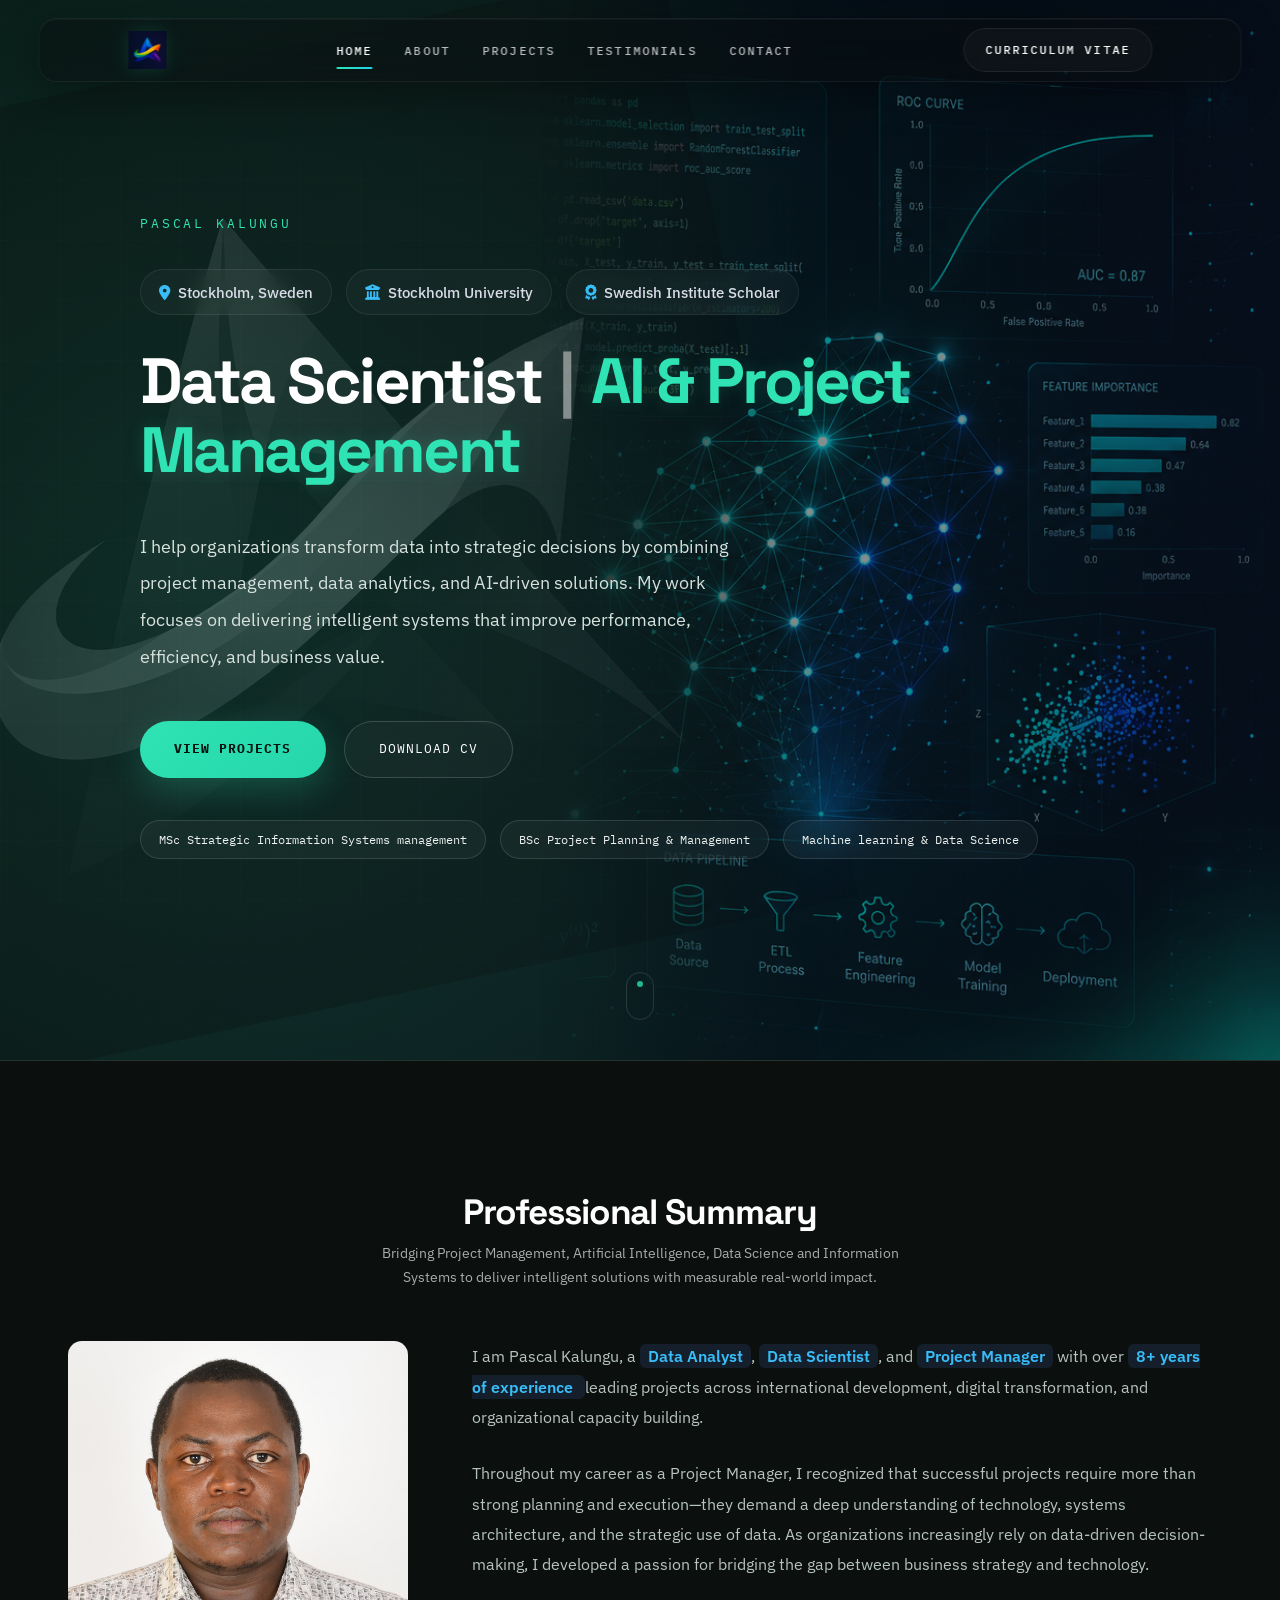
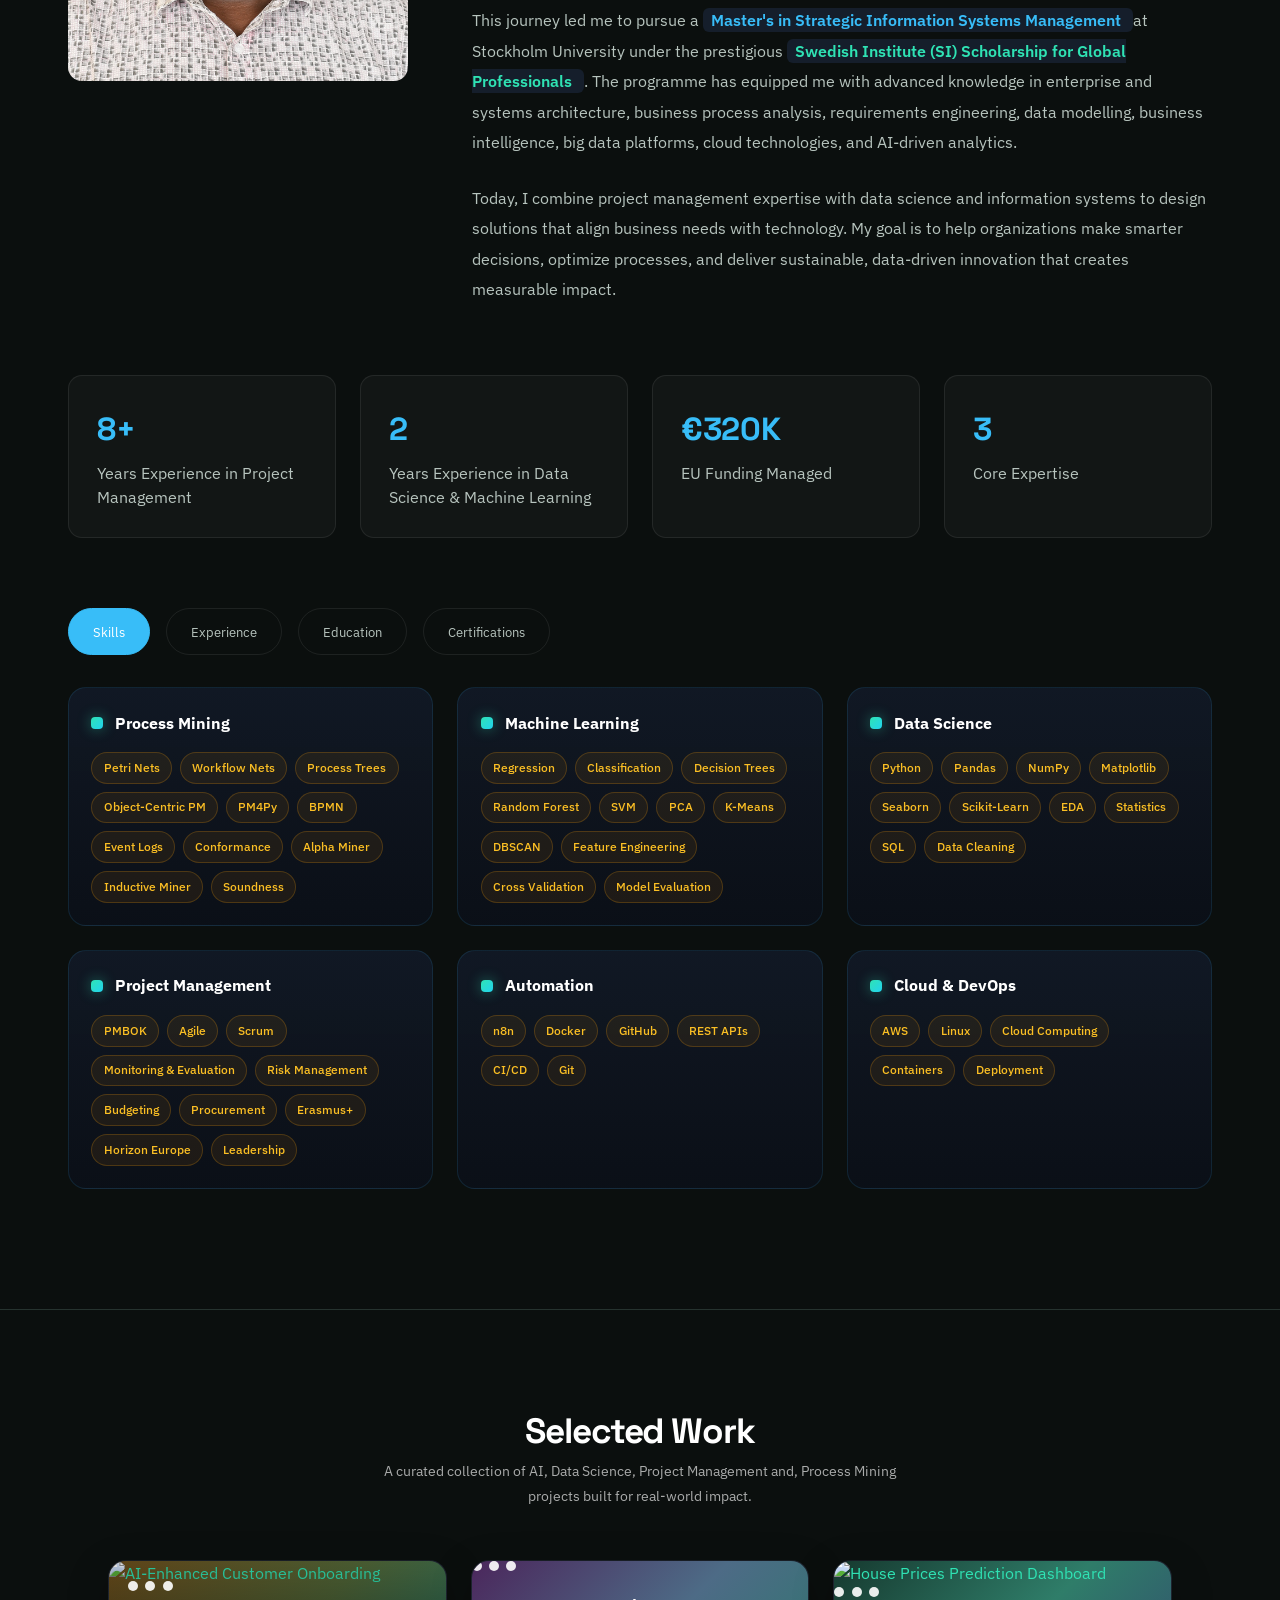
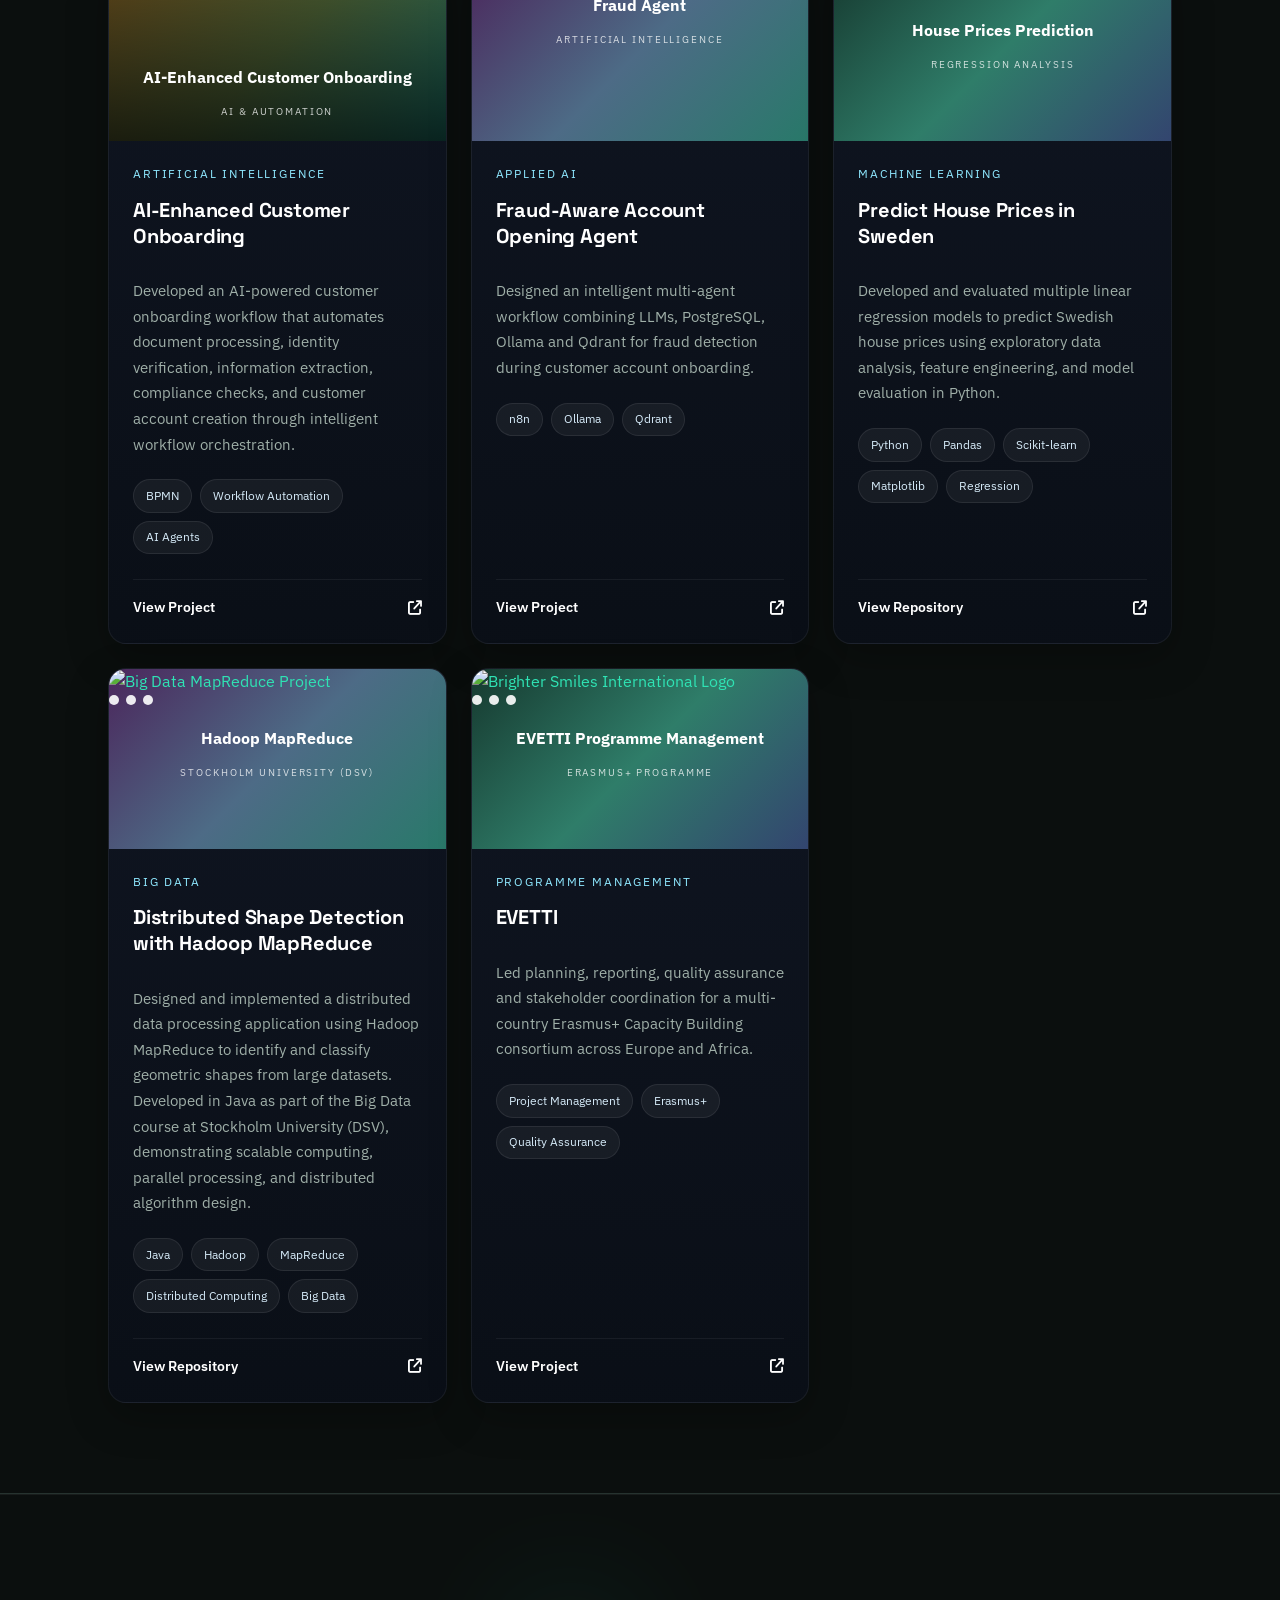
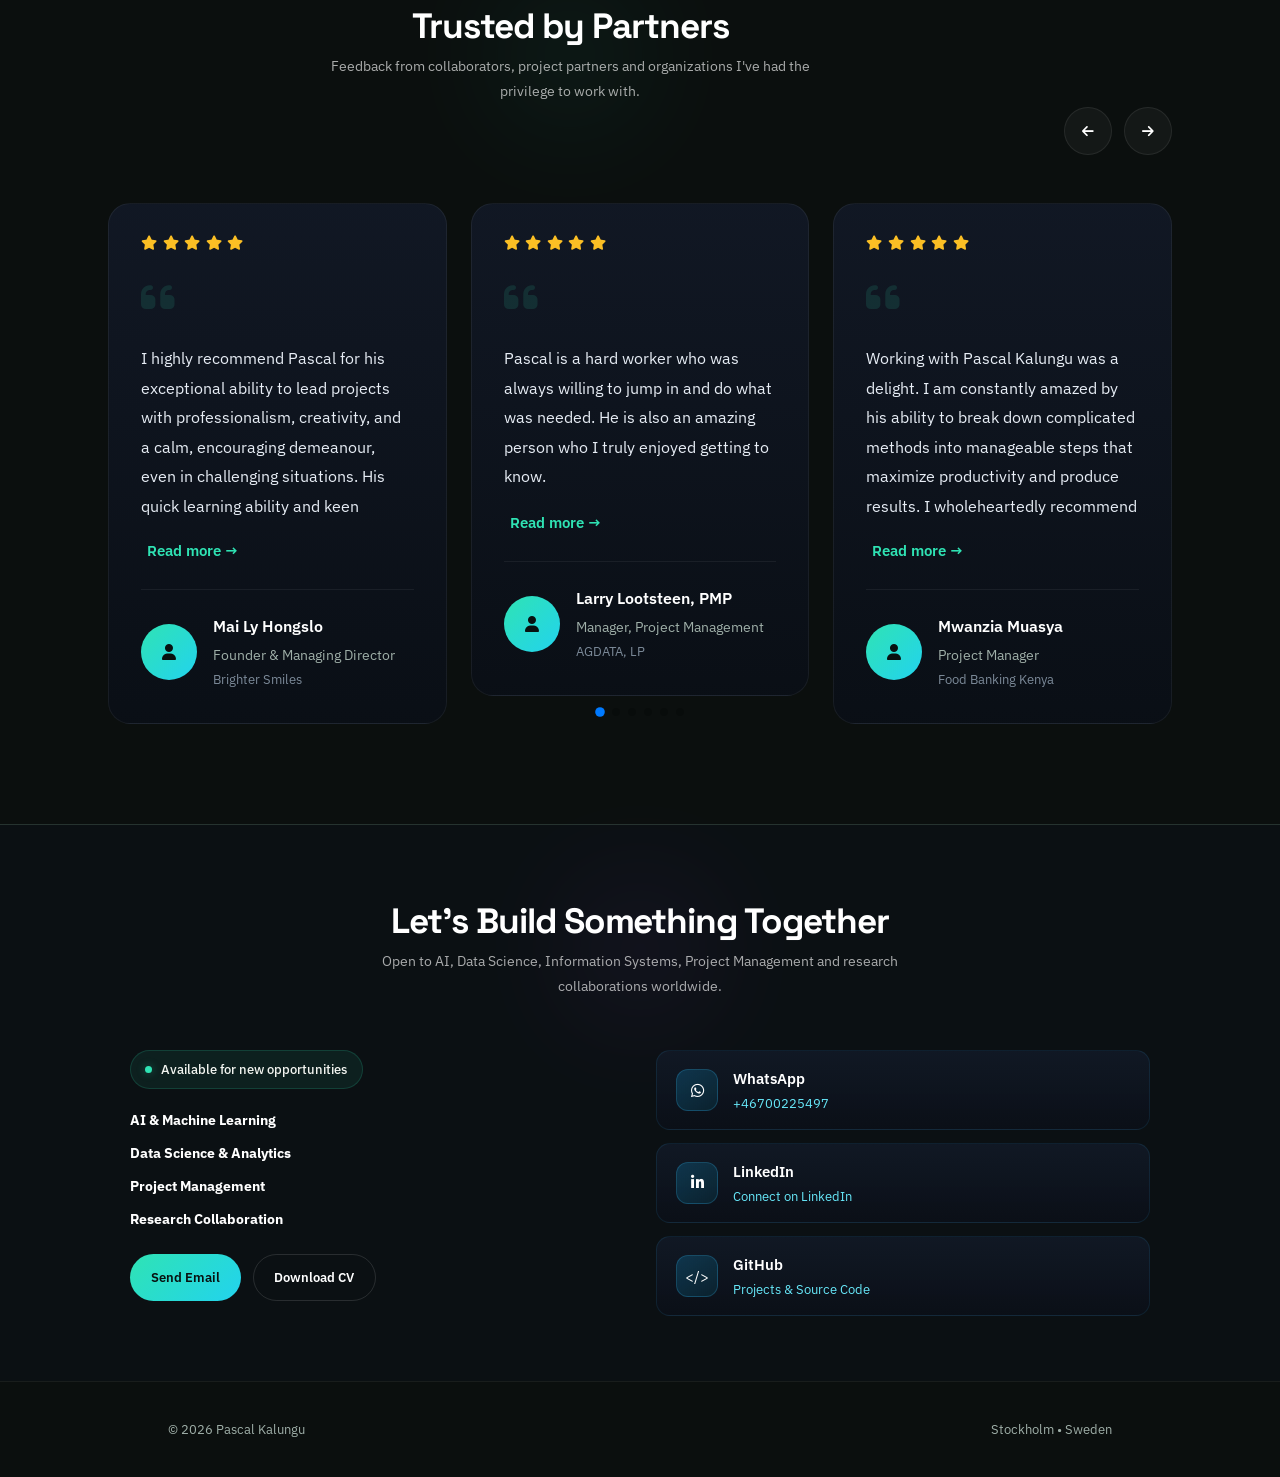
==== commit 1e75ddc1: "Update index.html" ====
--- a/index.html
+++ b/index.html
@@ -1363,7 +1363,9 @@
             <a href="https://evetti.org/" class="project-card accent-emerald">
 
                 <div class="project-preview">
-
+                        <img src="https://raw.githubusercontent.com/Kalungup/Pascal_kalungu_portfolios/main/assets/images/brightersmiles_white-on-black_logo.png"
+                            alt="Brighter Smiles International Logo">
+                            
                     <div class="browser">
                         <span></span>
                         <span></span>
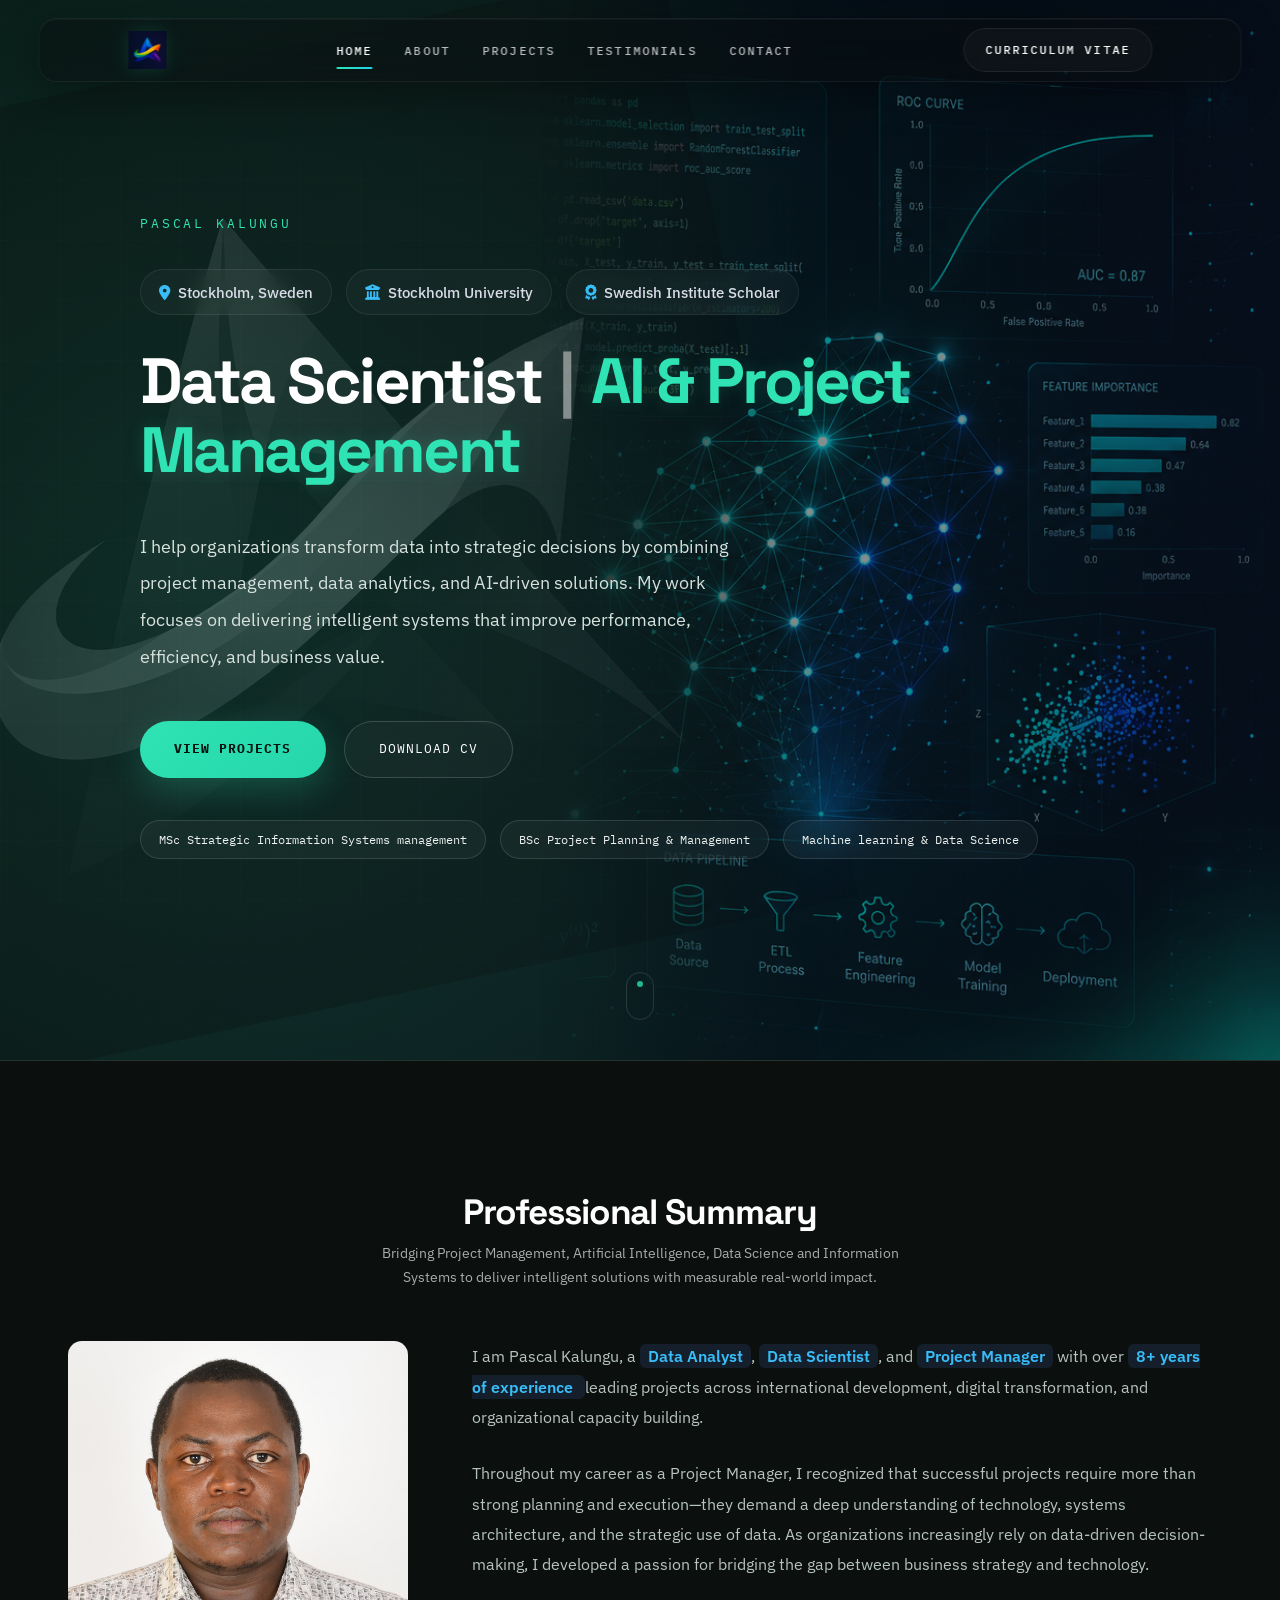
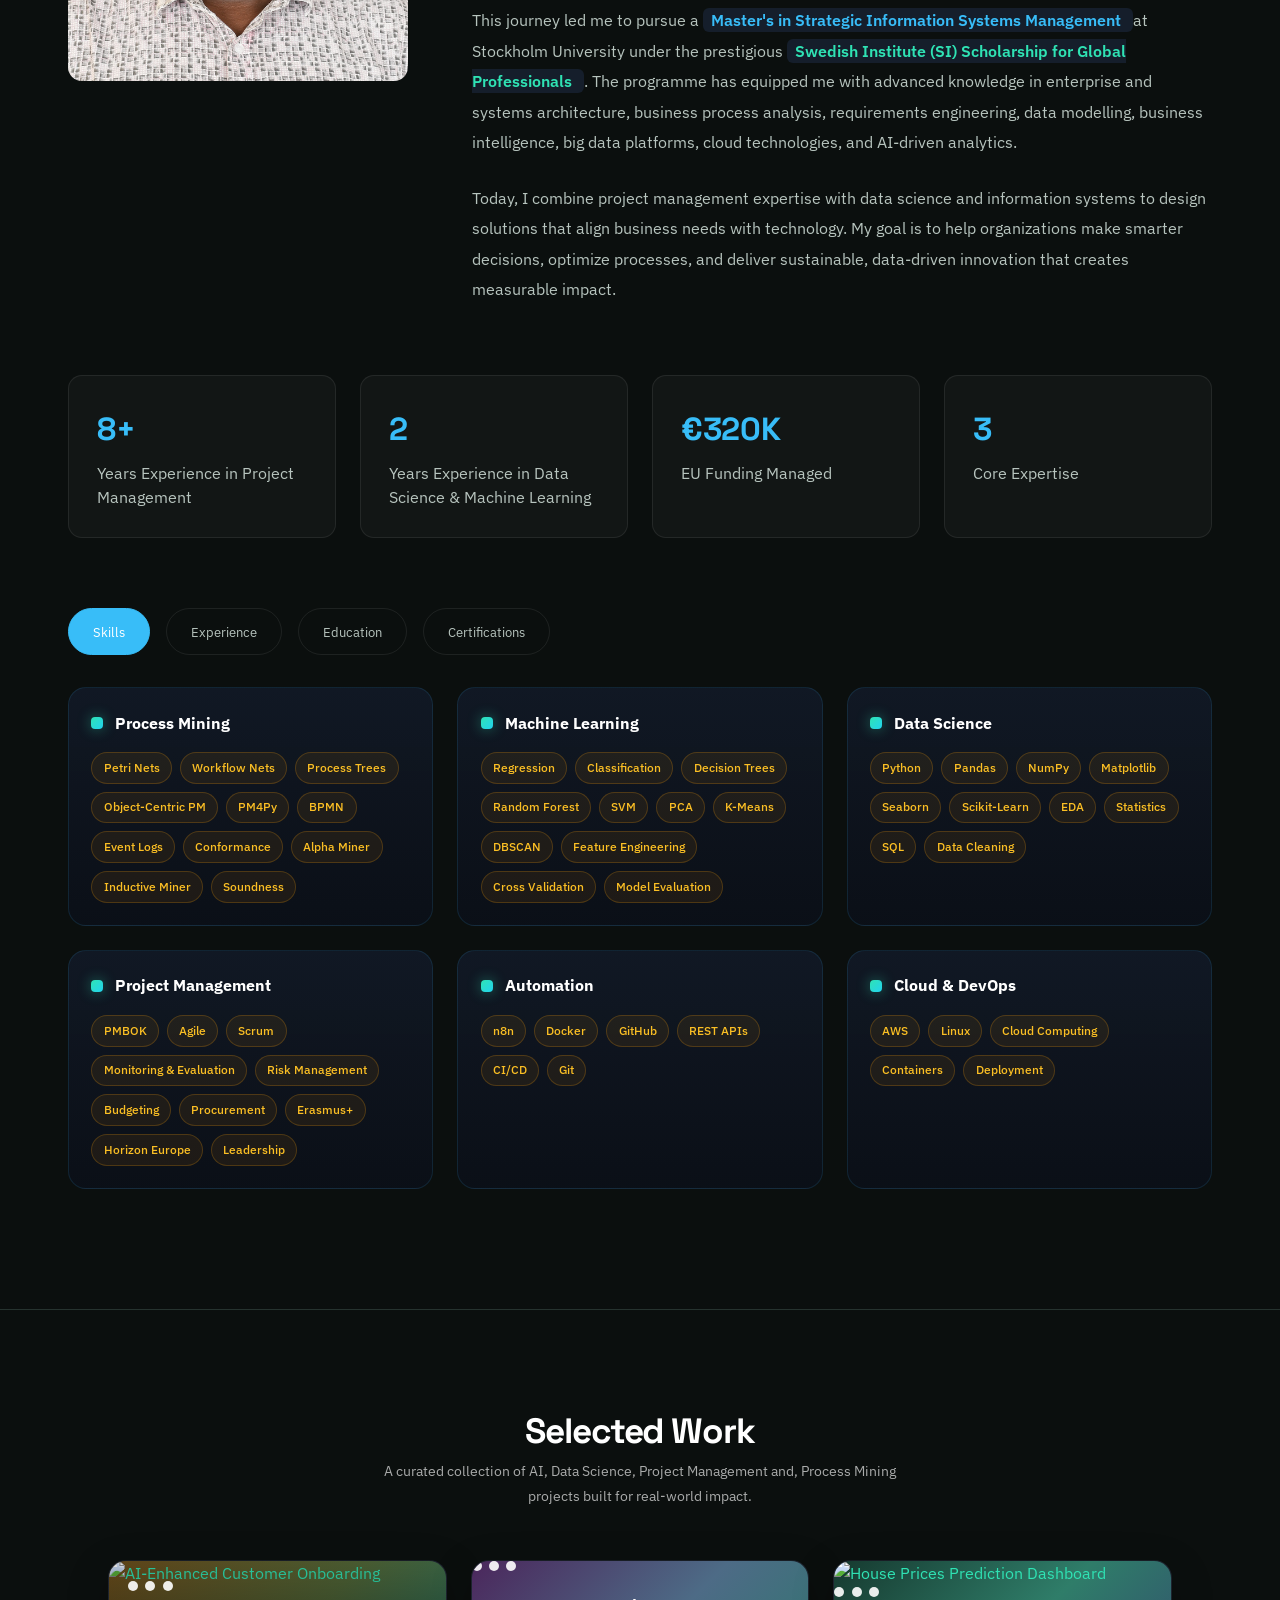
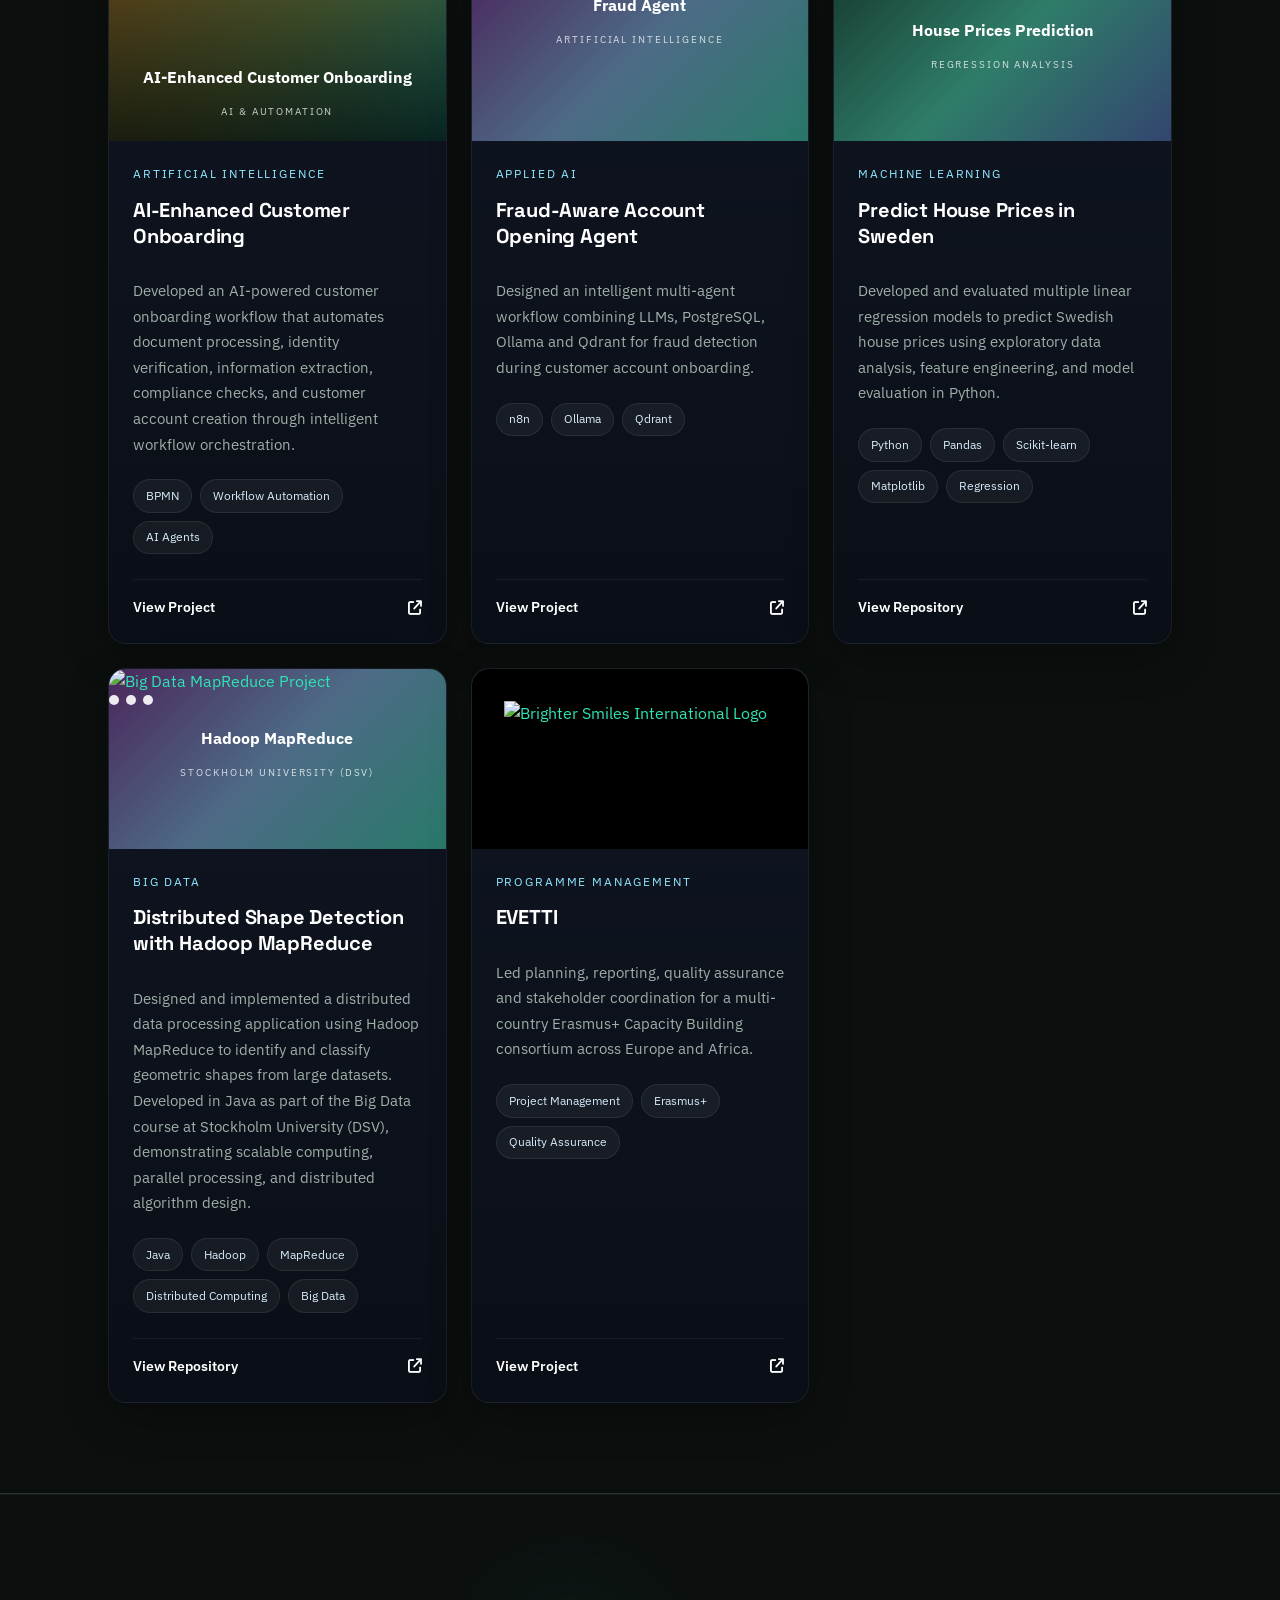
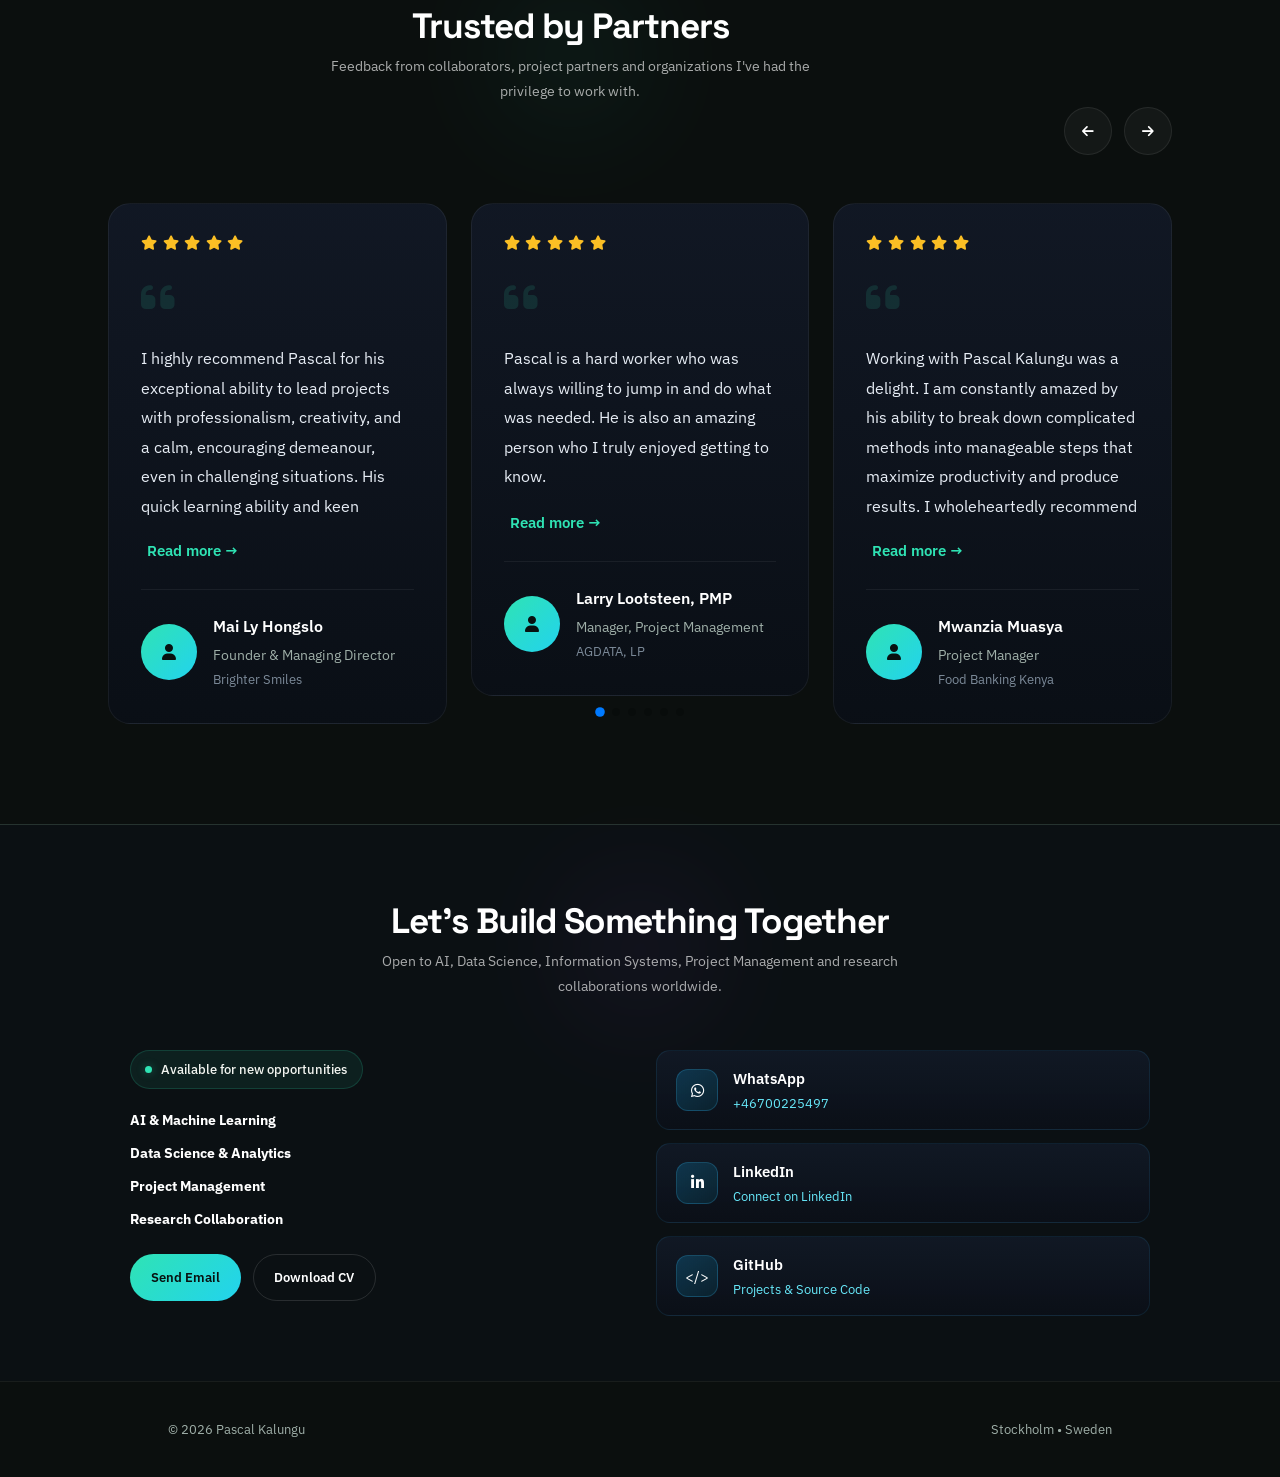
==== commit 213b9493: "--" ====
--- a/index.html
+++ b/index.html
@@ -1364,8 +1364,9 @@
 
                 <div class="project-preview">
                         <img src="https://raw.githubusercontent.com/Kalungup/Pascal_kalungu_portfolios/main/assets/images/brightersmiles_white-on-black_logo.png"
-                            alt="Brighter Smiles International Logo">
-                            
+                            alt="Brighter Smiles International Logo" 
+                            class="project-image project-logo">
+
                     <div class="browser">
                         <span></span>
                         <span></span>
--- a/assets/css/style.css
+++ b/assets/css/style.css
@@ -2470,6 +2470,12 @@
     display:block;
 }
 
+.project-logo{
+    object-fit:contain;
+    padding:2rem;
+    background:#000;
+}
+
 .preview-overlay{
     position:absolute;
     inset:0;
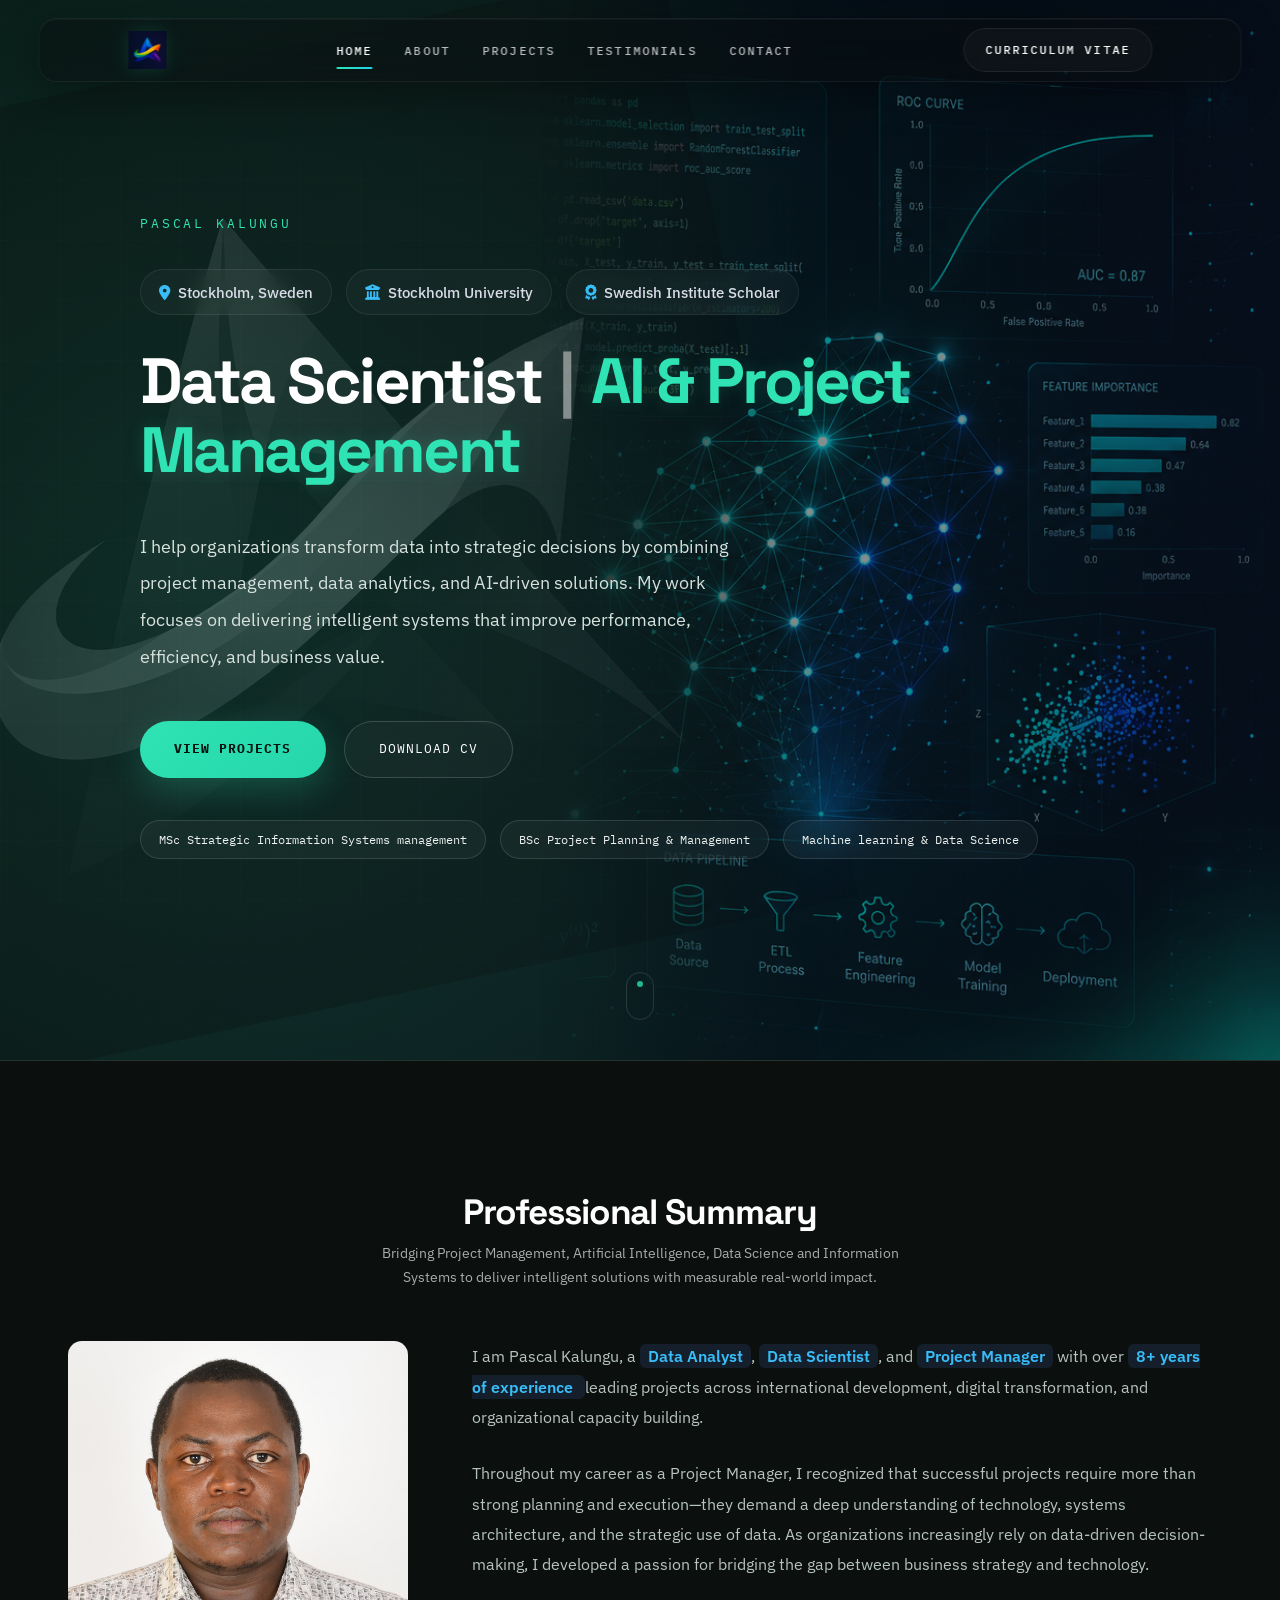
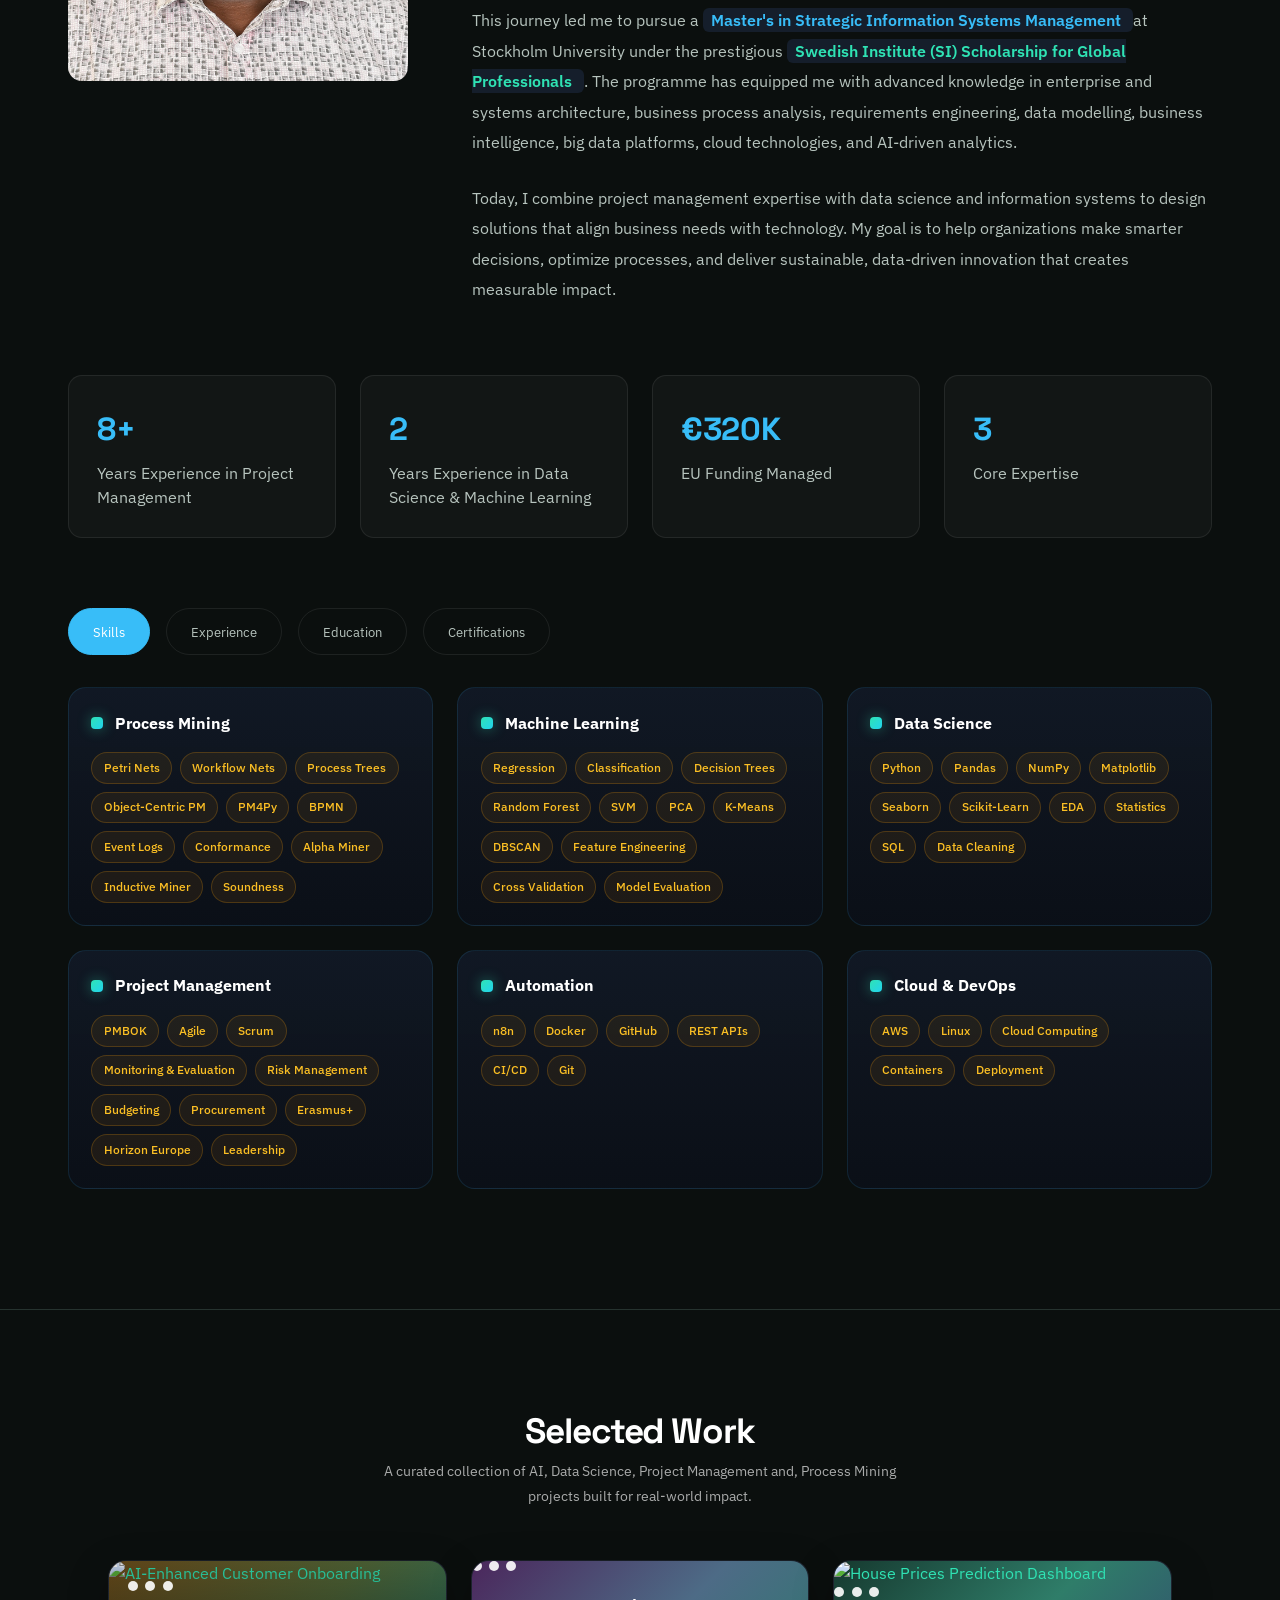
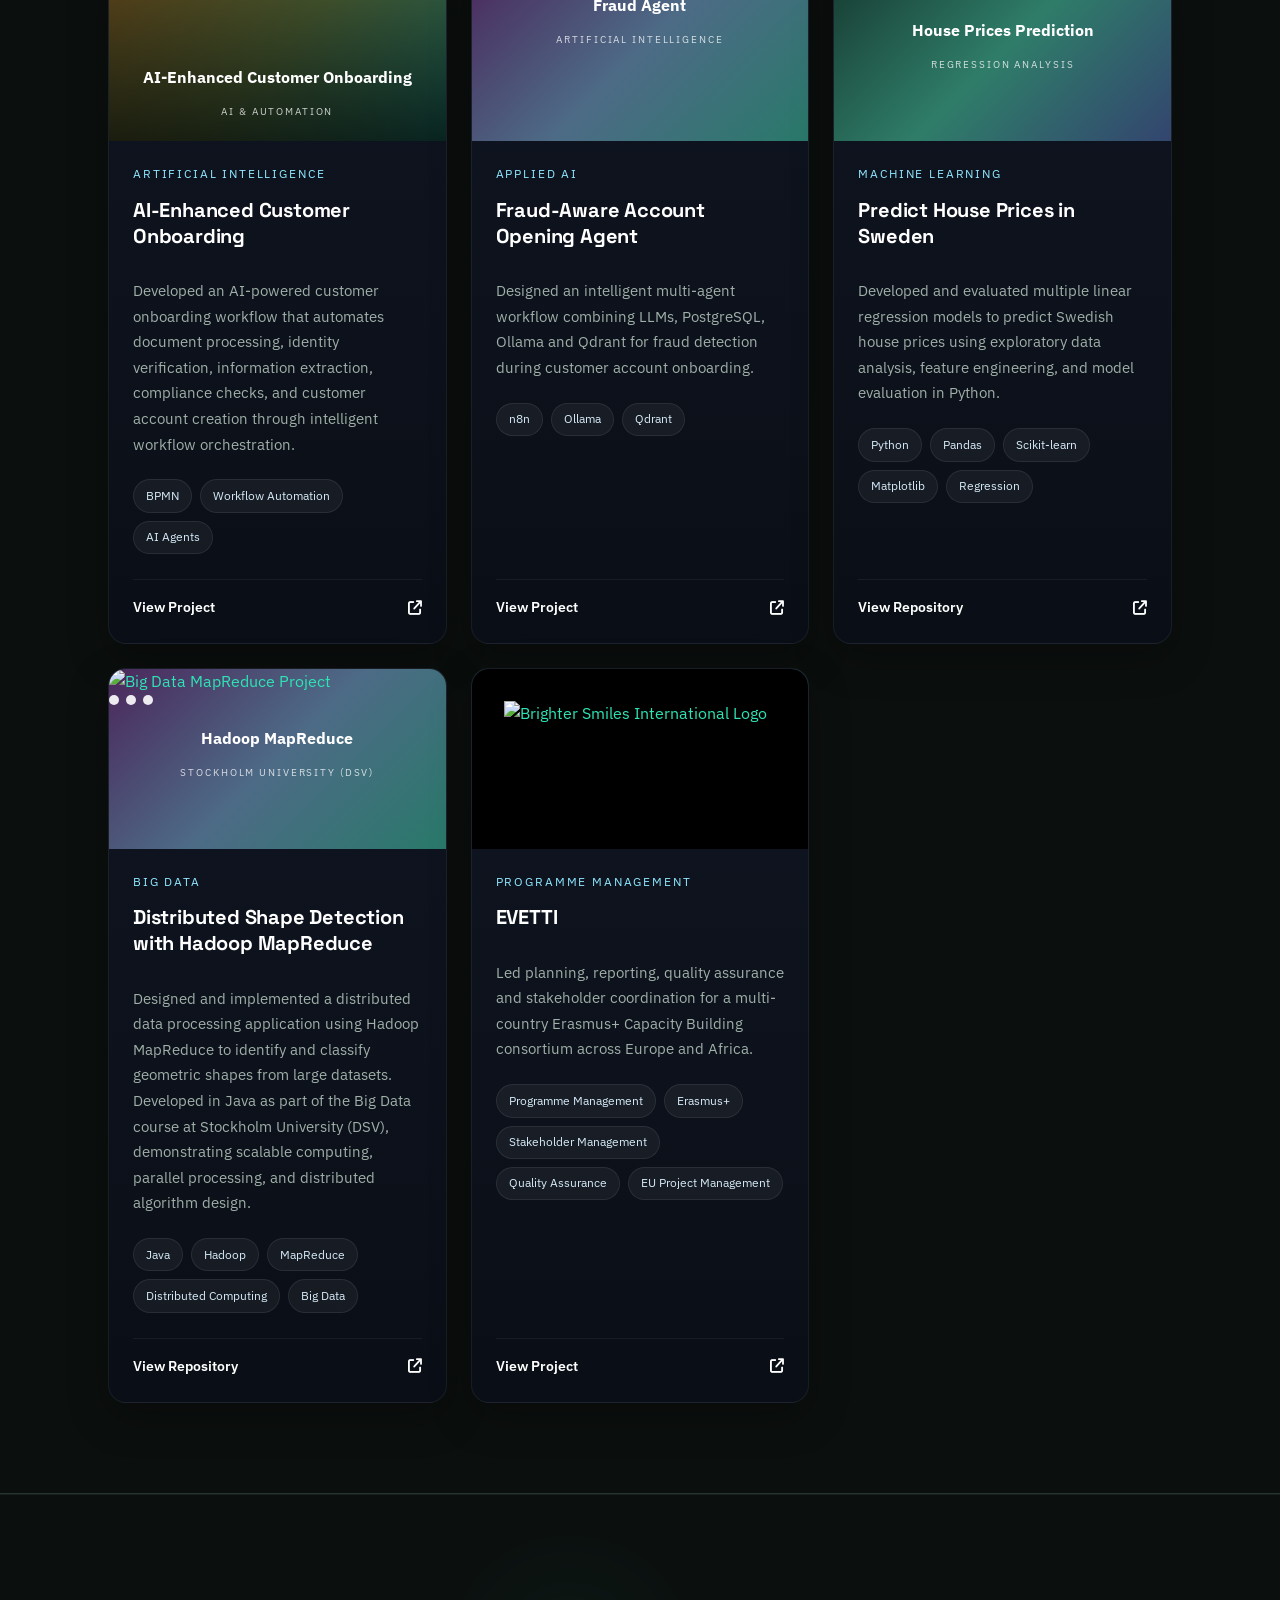
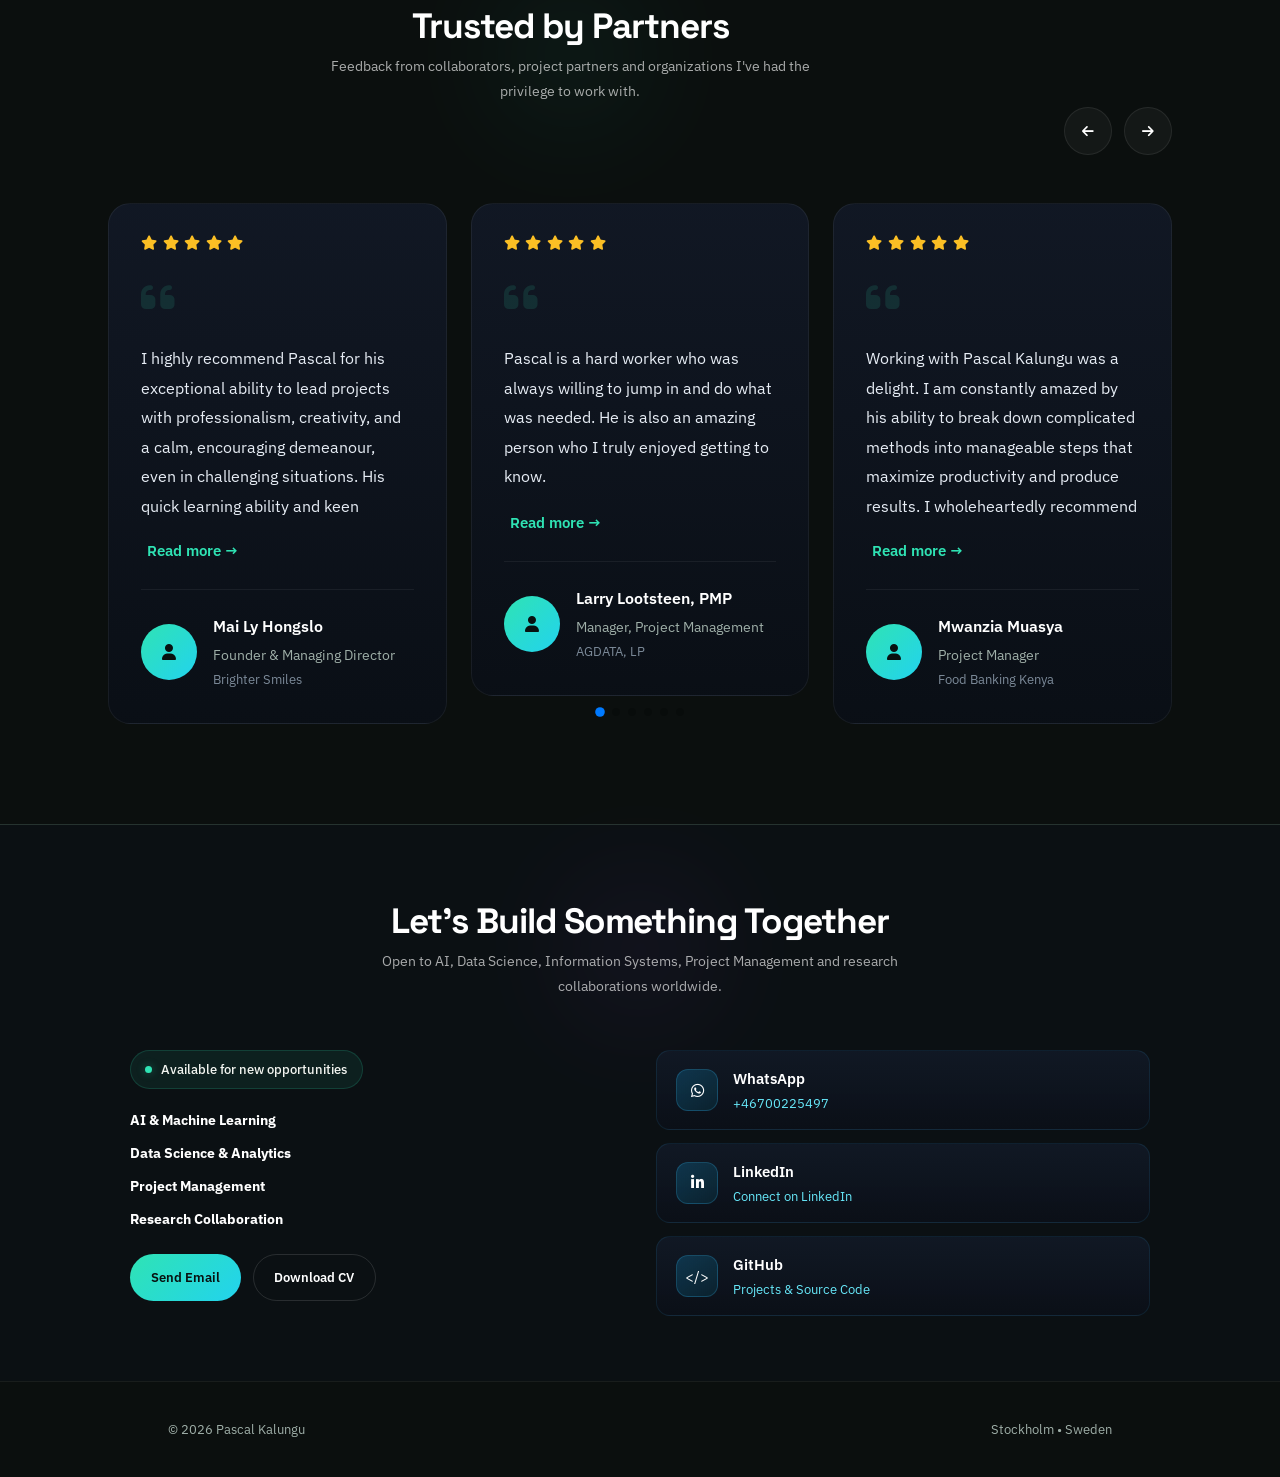
==== commit fbfb38d0: "Update index.html" ====
--- a/index.html
+++ b/index.html
@@ -1393,9 +1393,11 @@
                     </p>
 
                     <div class="tech-stack">
-                        <span>Project Management</span>
+                        <span>Programme Management</span>
                         <span>Erasmus+</span>
+                        <span>Stakeholder Management</span>
                         <span>Quality Assurance</span>
+                        <span>EU Project Management</span>
                     </div>
 
                     <div class="project-footer">
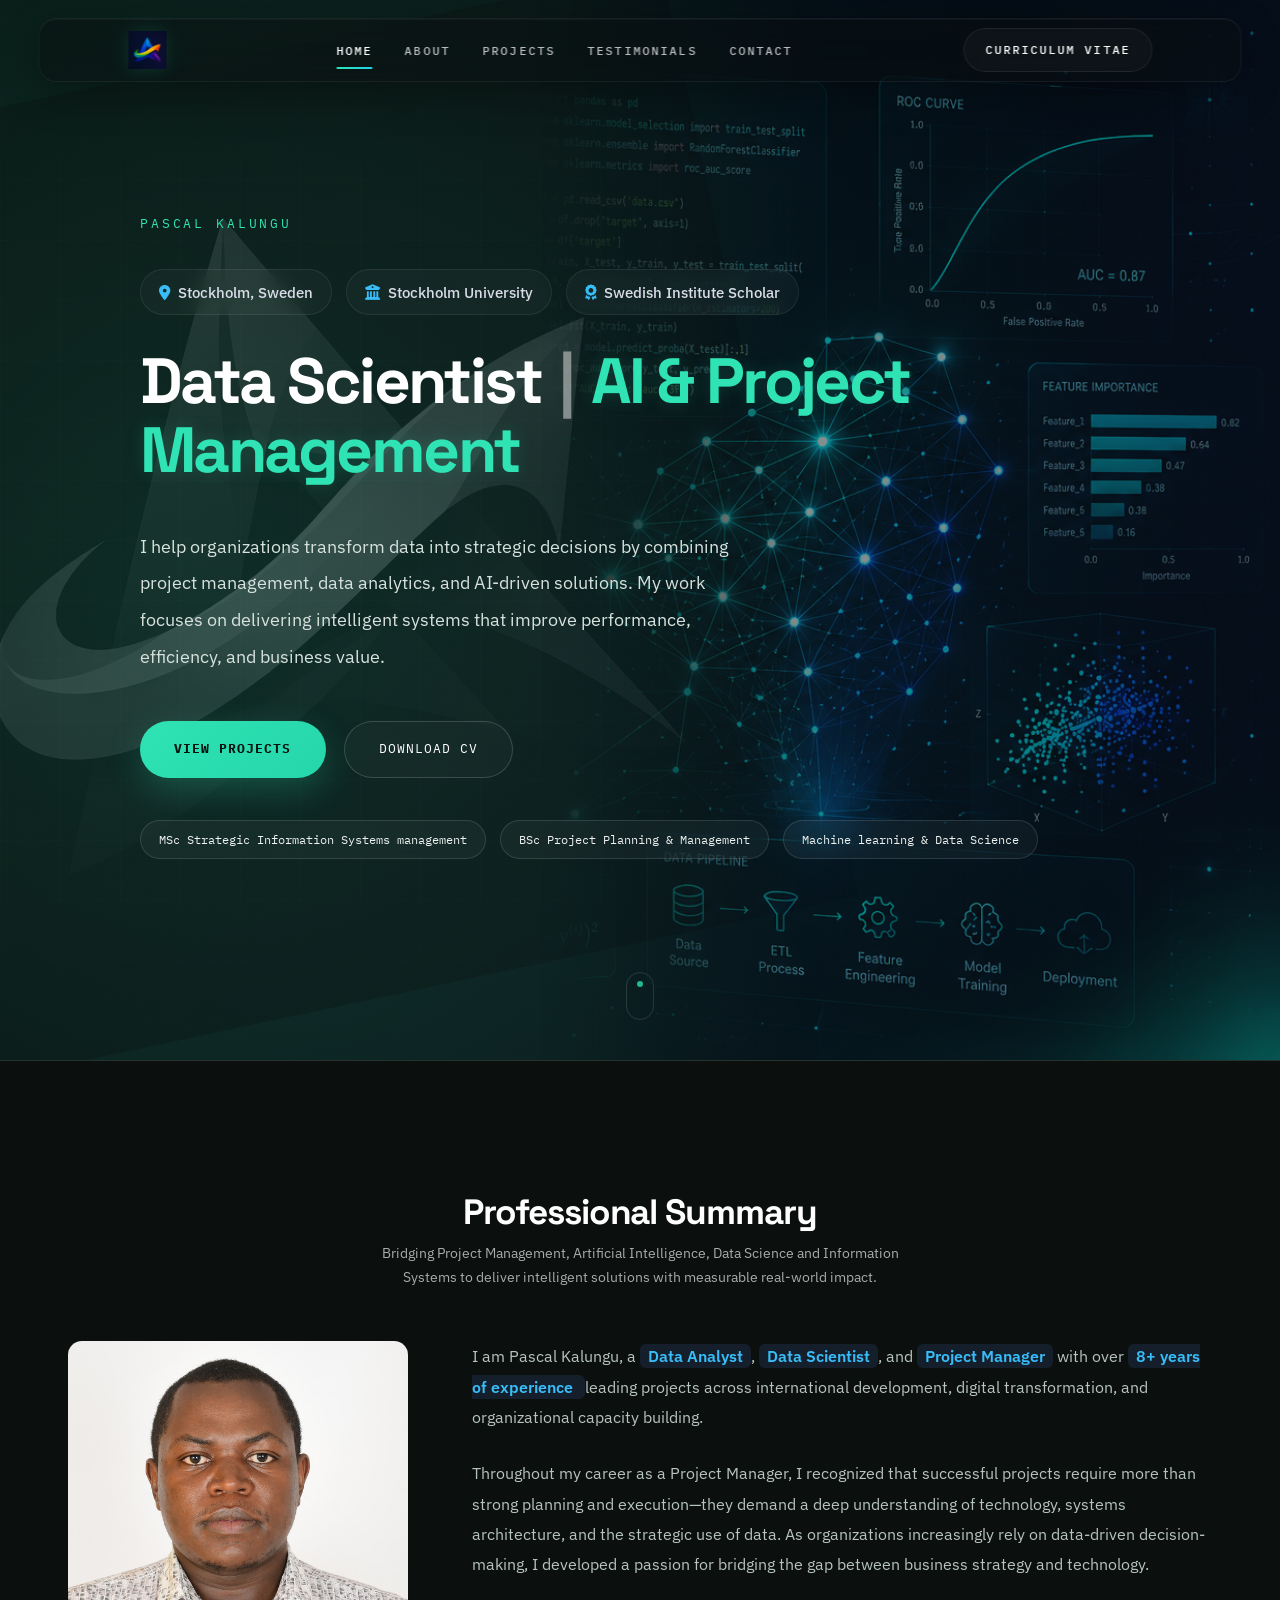
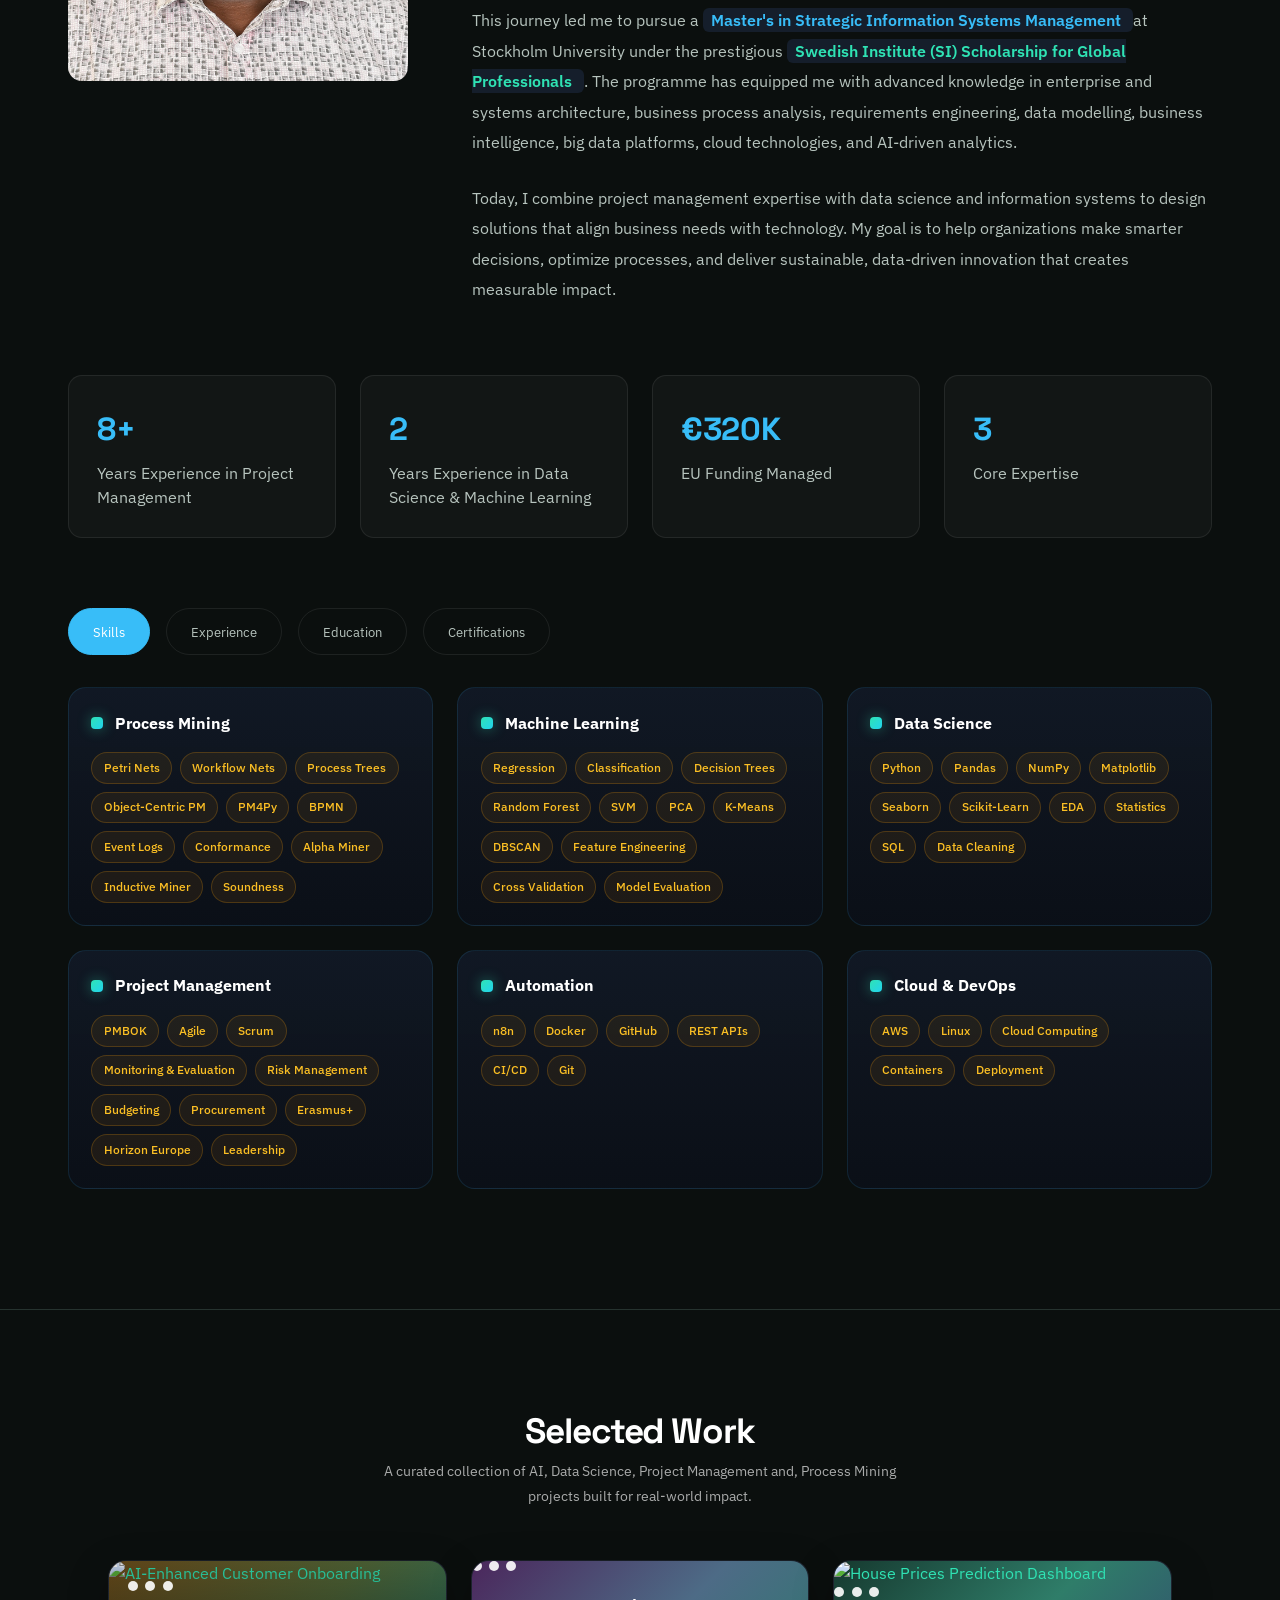
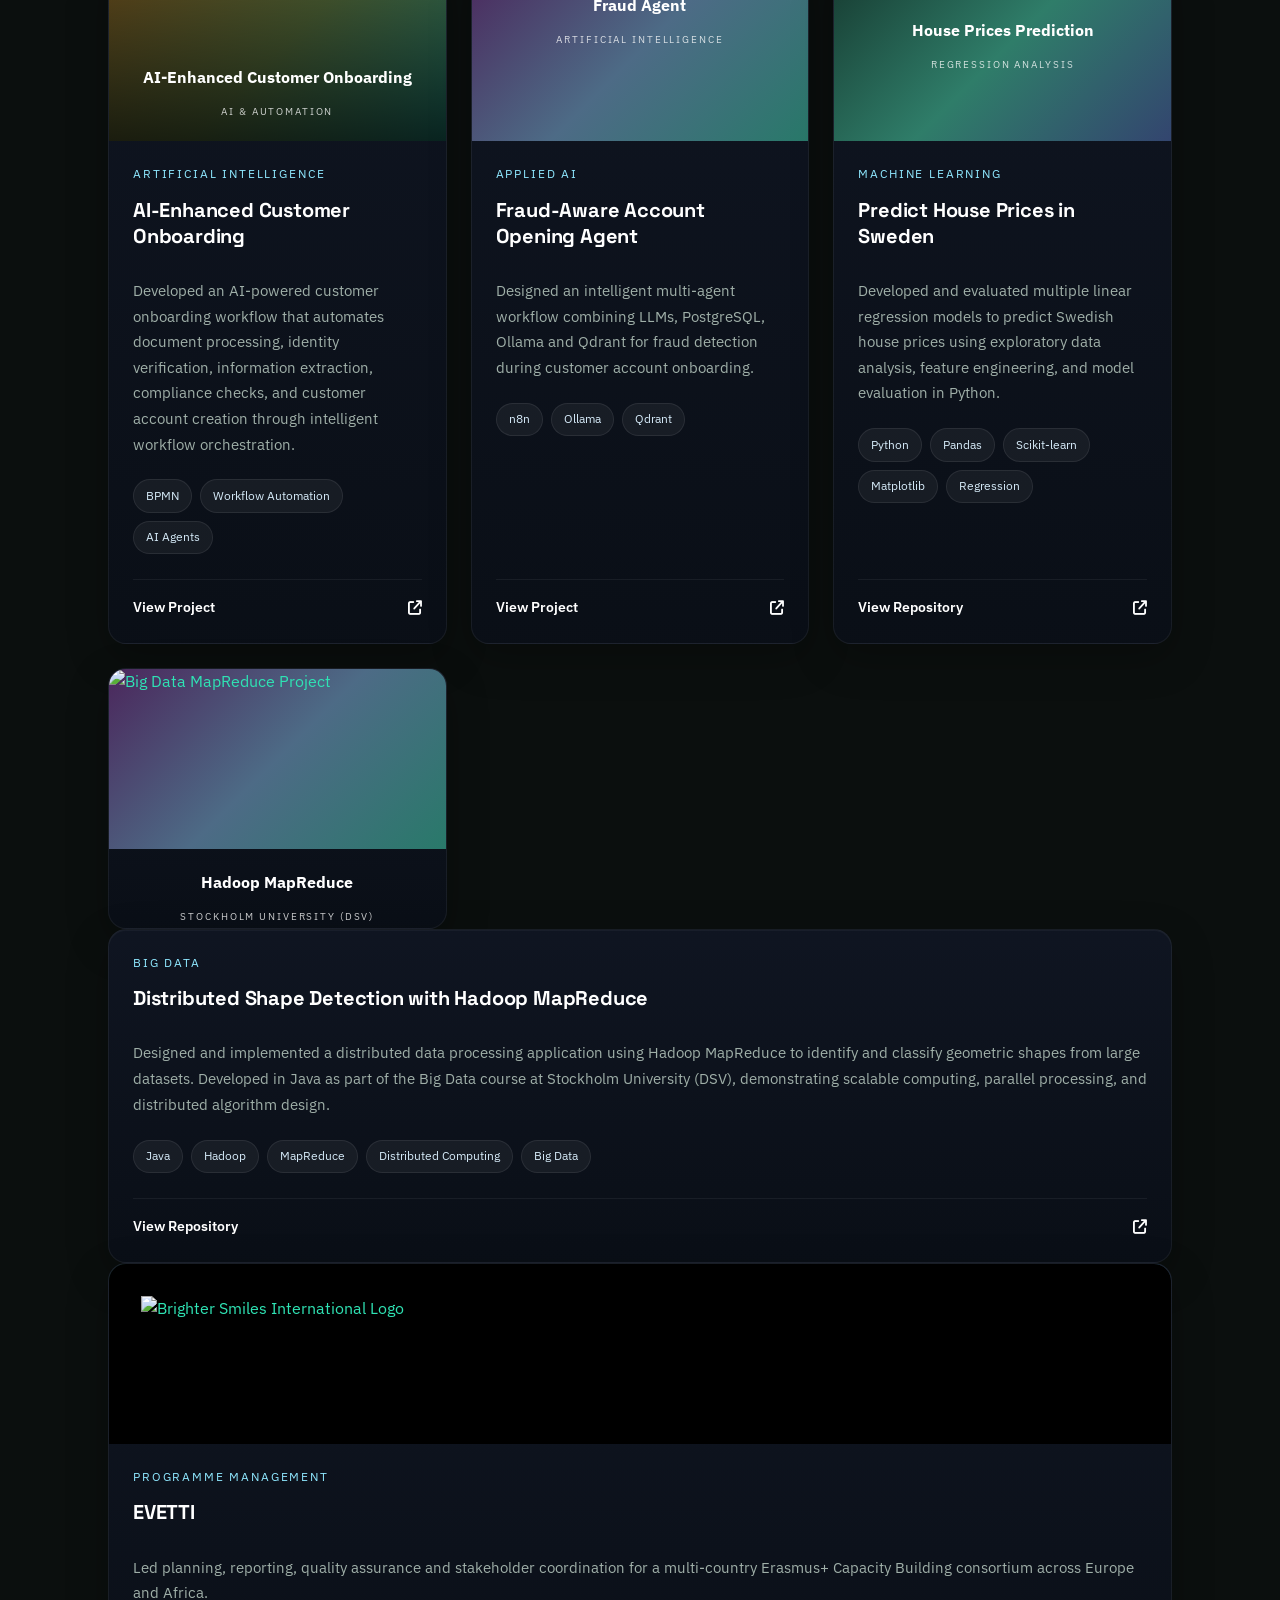
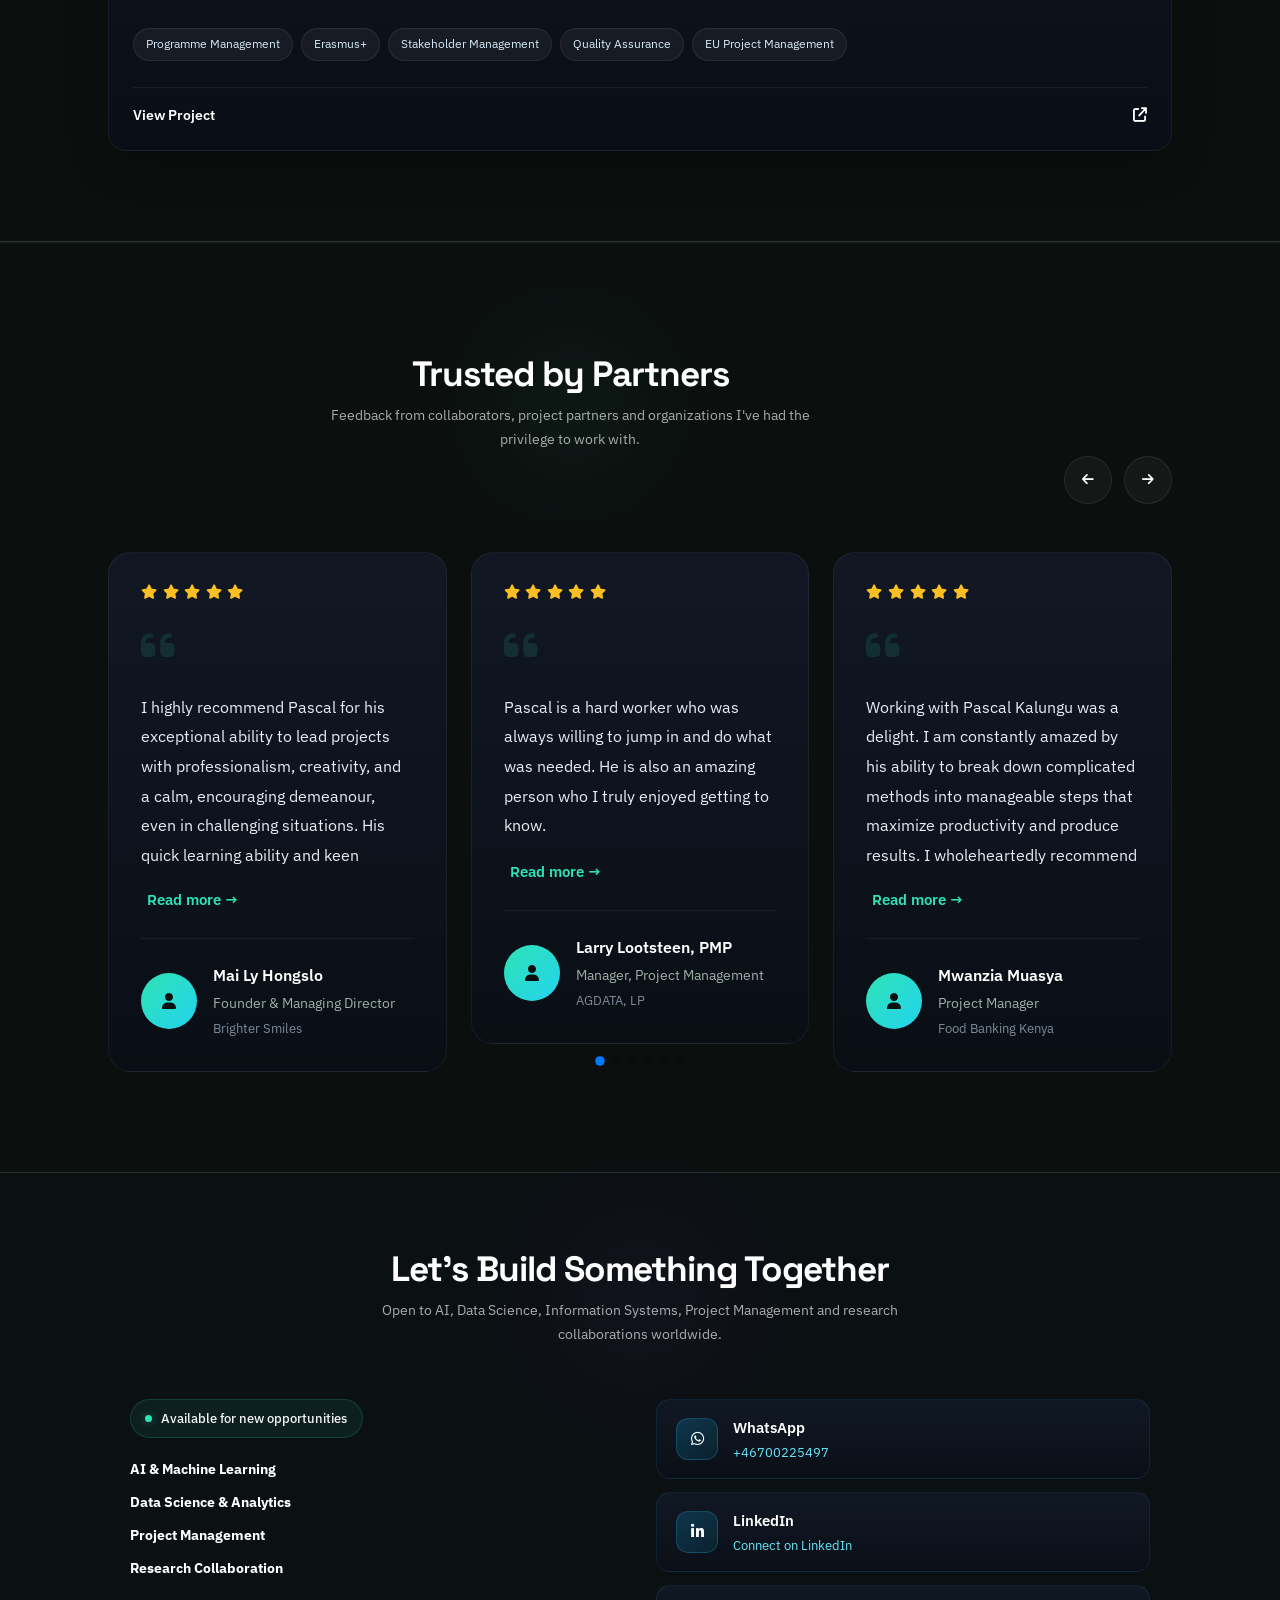
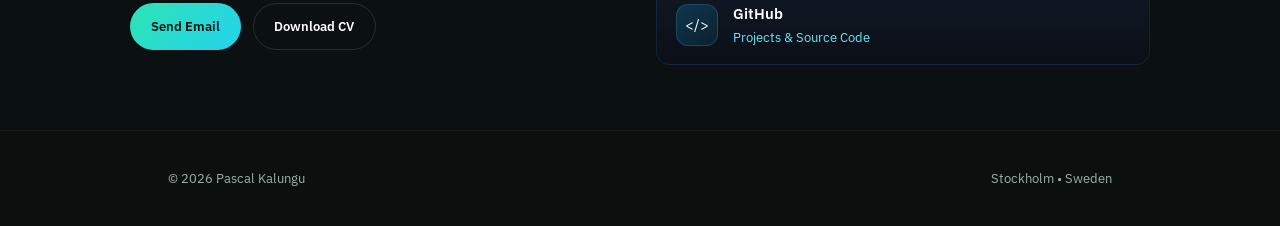
==== commit 882410b4: "Update index.html" ====
--- a/index.html
+++ b/index.html
@@ -1318,7 +1318,8 @@
                     <div class="project-preview">
 
                         <img src="https://raw.githubusercontent.com/Kalungup/bigdata-mapreduce-shapes/main/preview.png"
-                            alt="Big Data MapReduce Project">
+                            alt="Big Data MapReduce Project"
+                            class="project-image project-logo>
 
                         <div class="browser">
                             <span></span>
@@ -1394,7 +1395,7 @@
 
                     <div class="tech-stack">
                         <span>Programme Management</span>
-                        <span>Erasmus+</span>
+                        <span>Erasmus+ </span> 
                         <span>Stakeholder Management</span>
                         <span>Quality Assurance</span>
                         <span>EU Project Management</span>
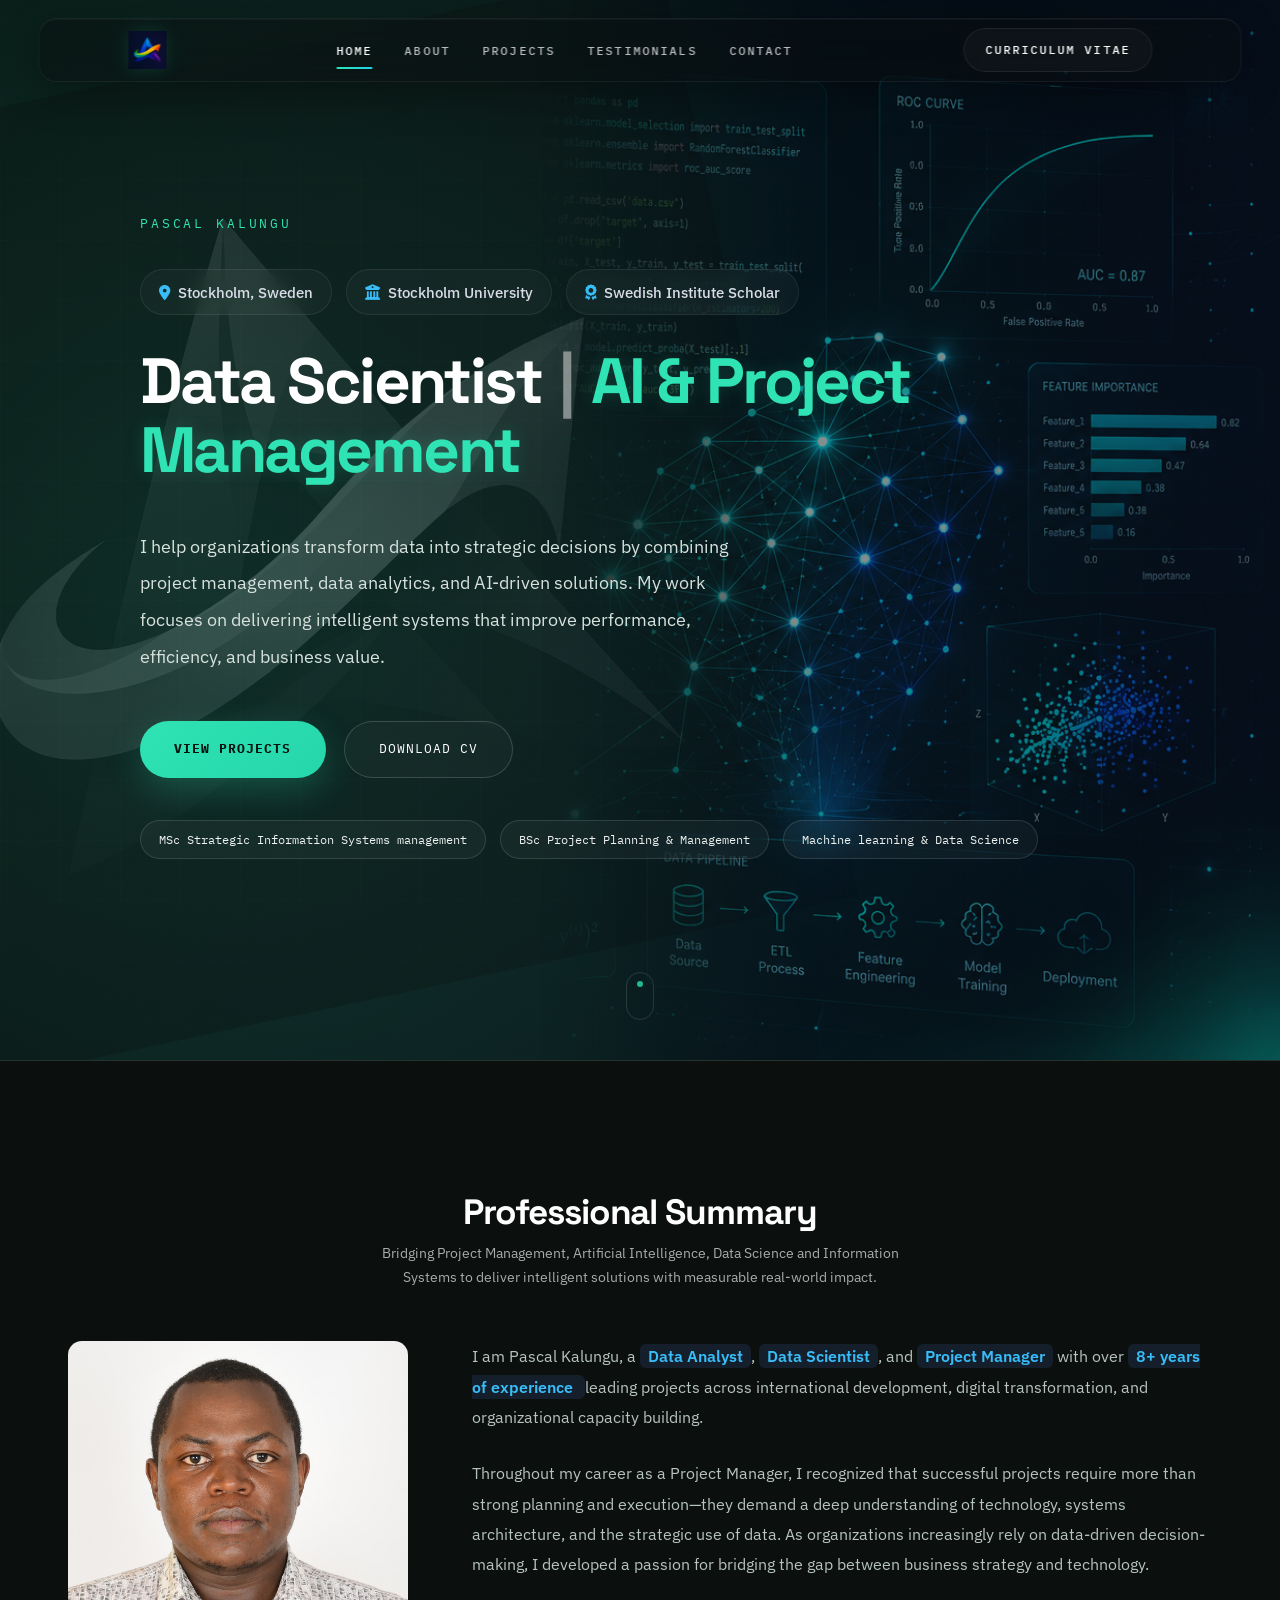
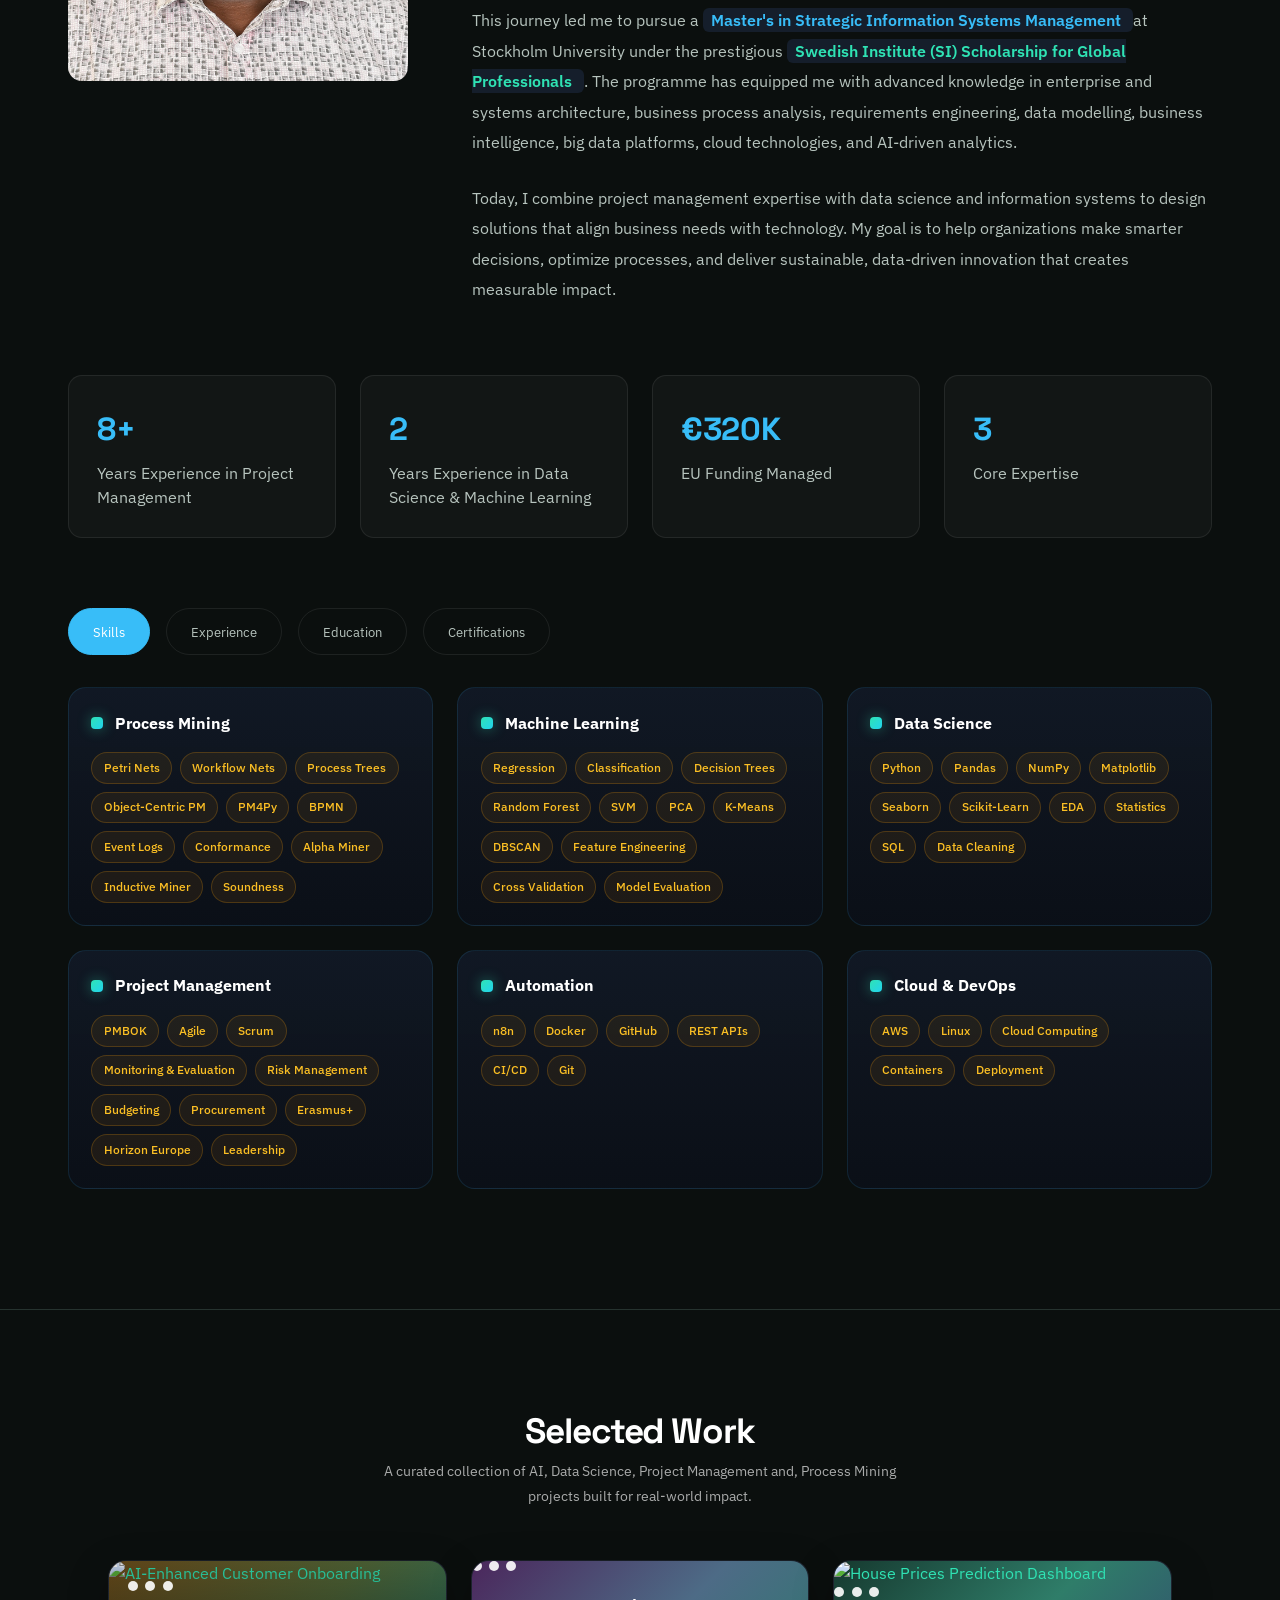
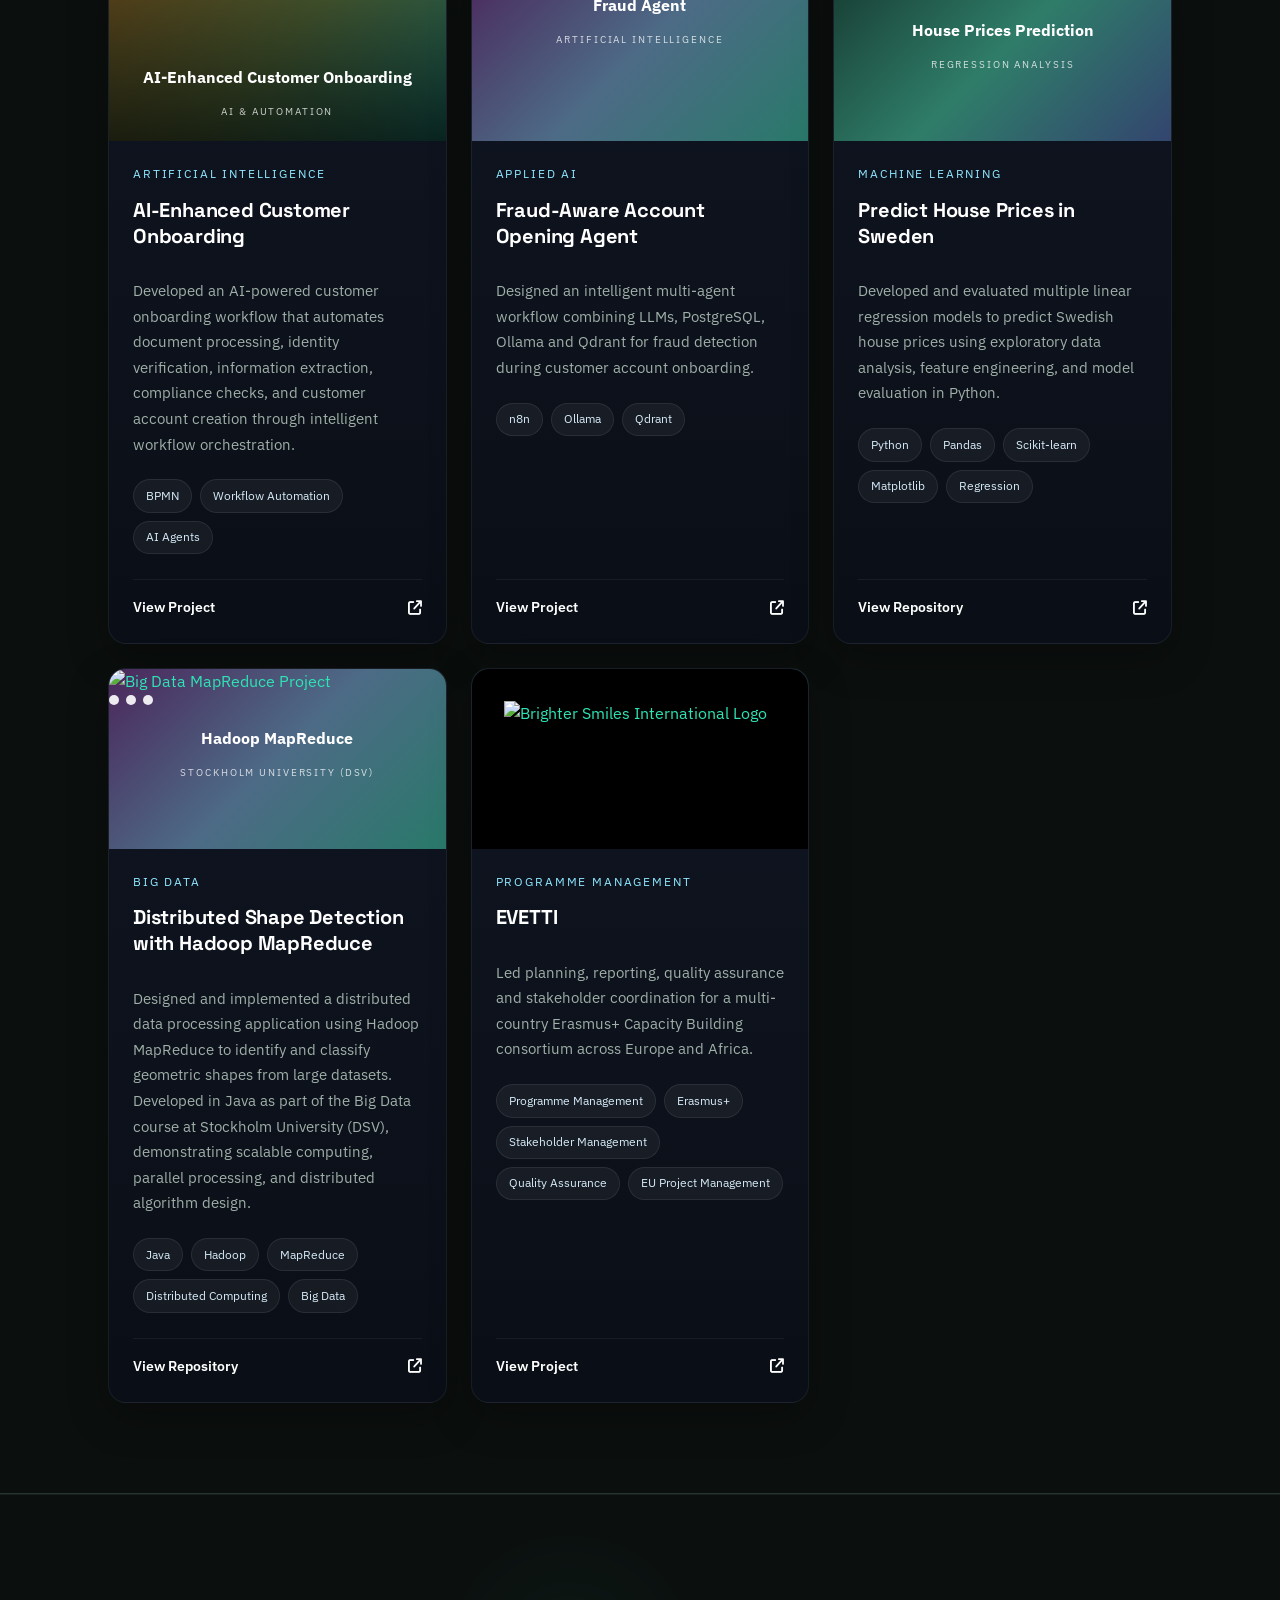
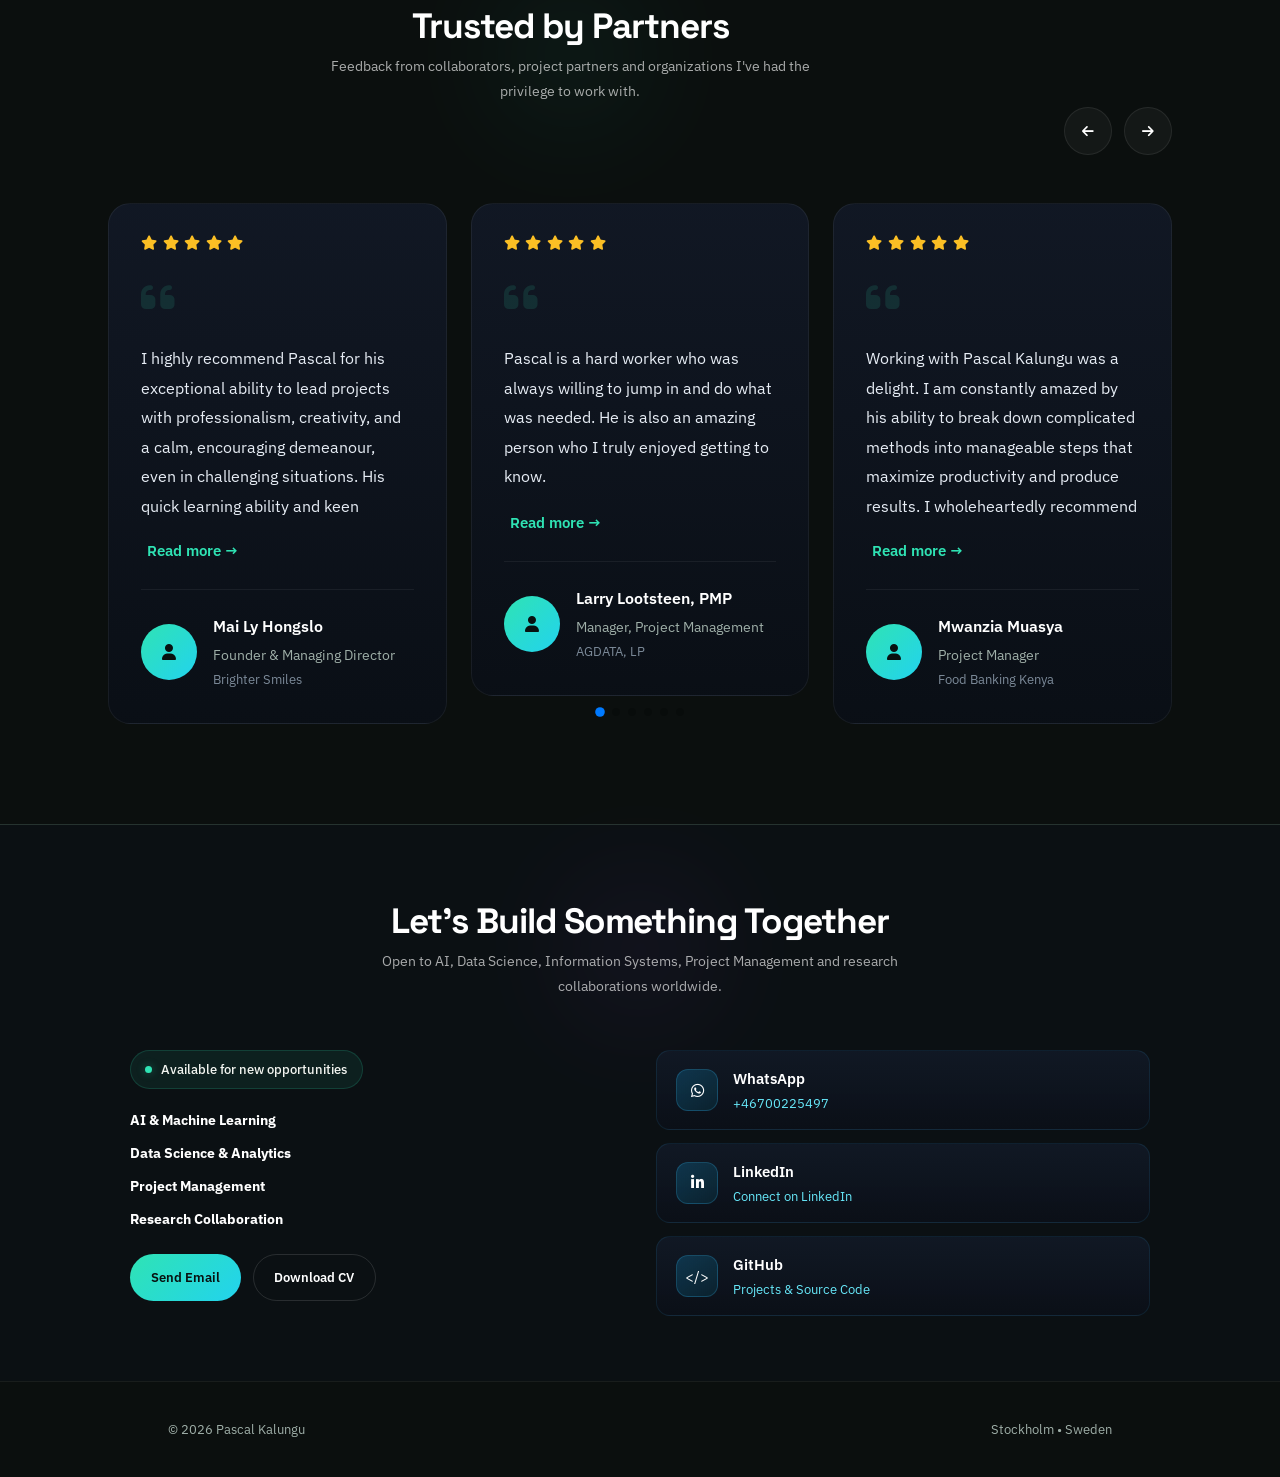
==== commit 7d30dfd6: "Update index.html" ====
--- a/index.html
+++ b/index.html
@@ -1318,8 +1318,7 @@
                     <div class="project-preview">
 
                         <img src="https://raw.githubusercontent.com/Kalungup/bigdata-mapreduce-shapes/main/preview.png"
-                            alt="Big Data MapReduce Project"
-                            class="project-image project-logo>
+                            alt="Big Data MapReduce Project">
 
                         <div class="browser">
                             <span></span>
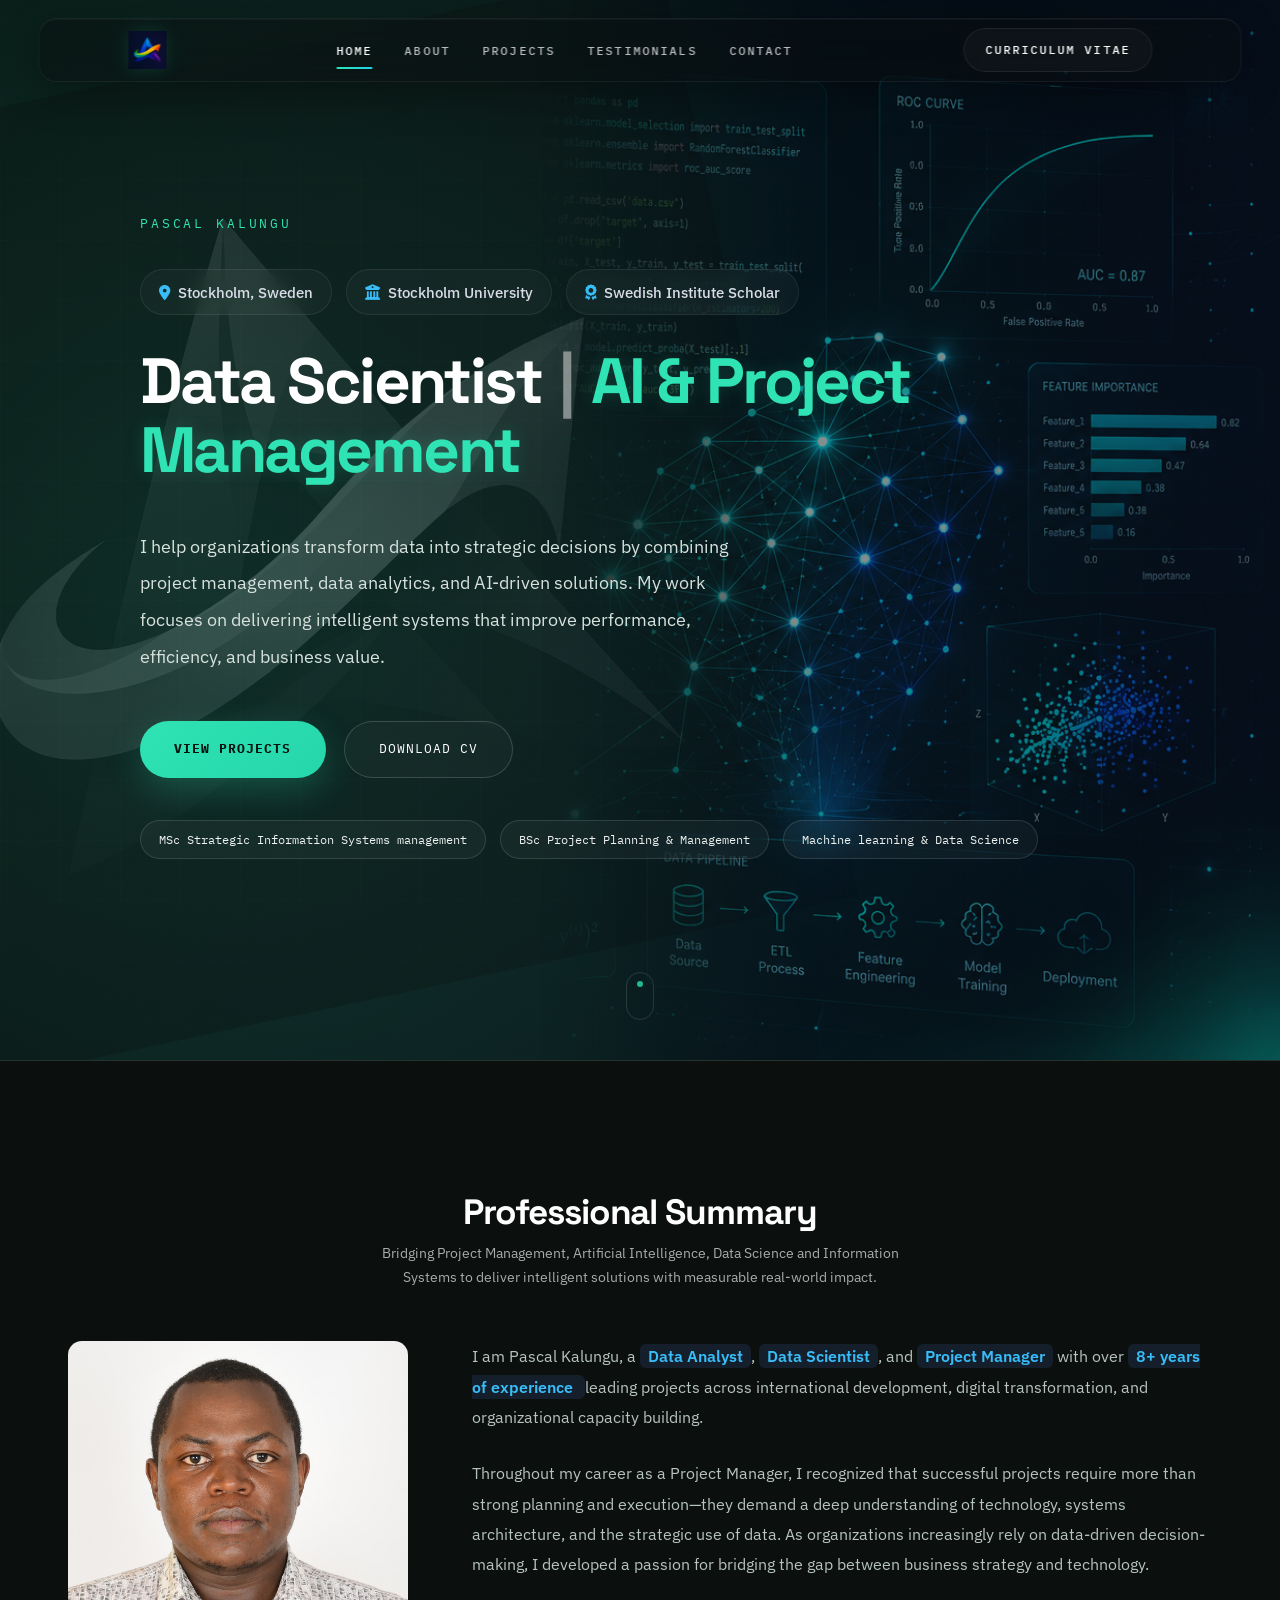
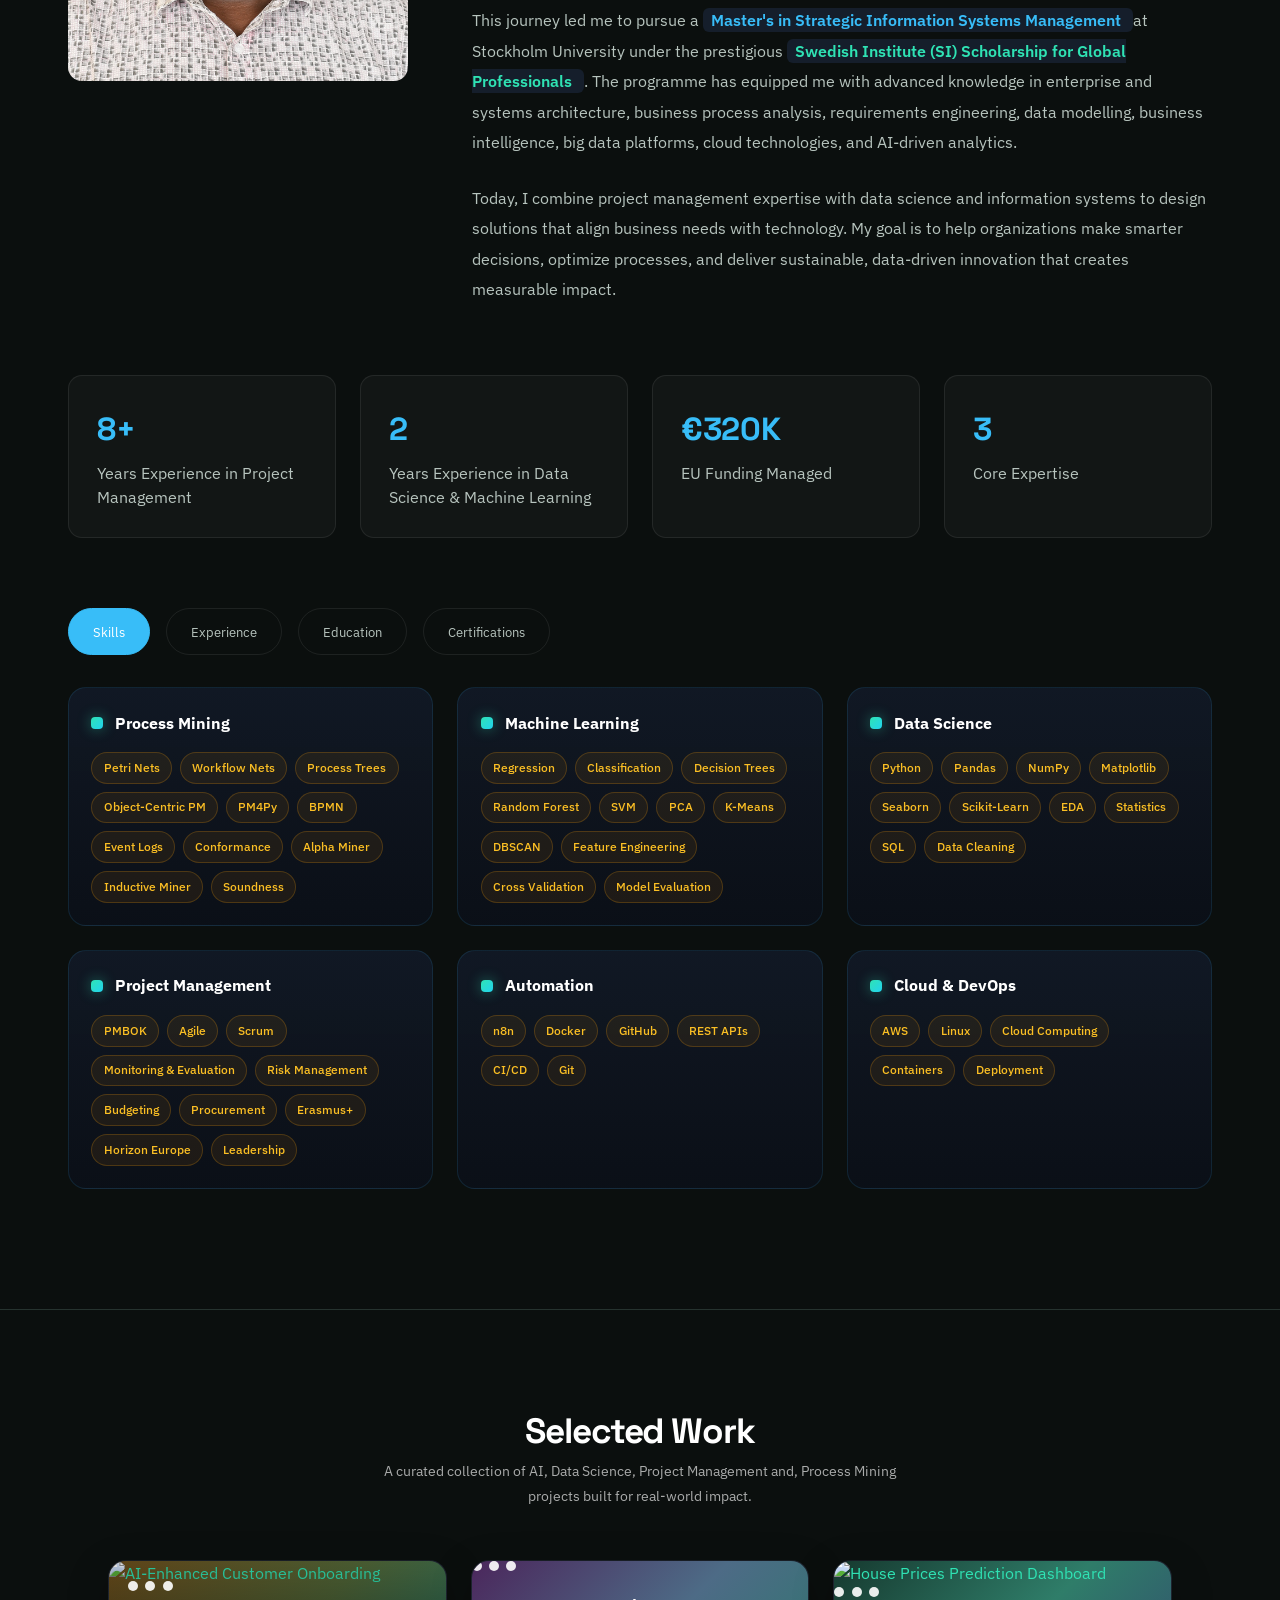
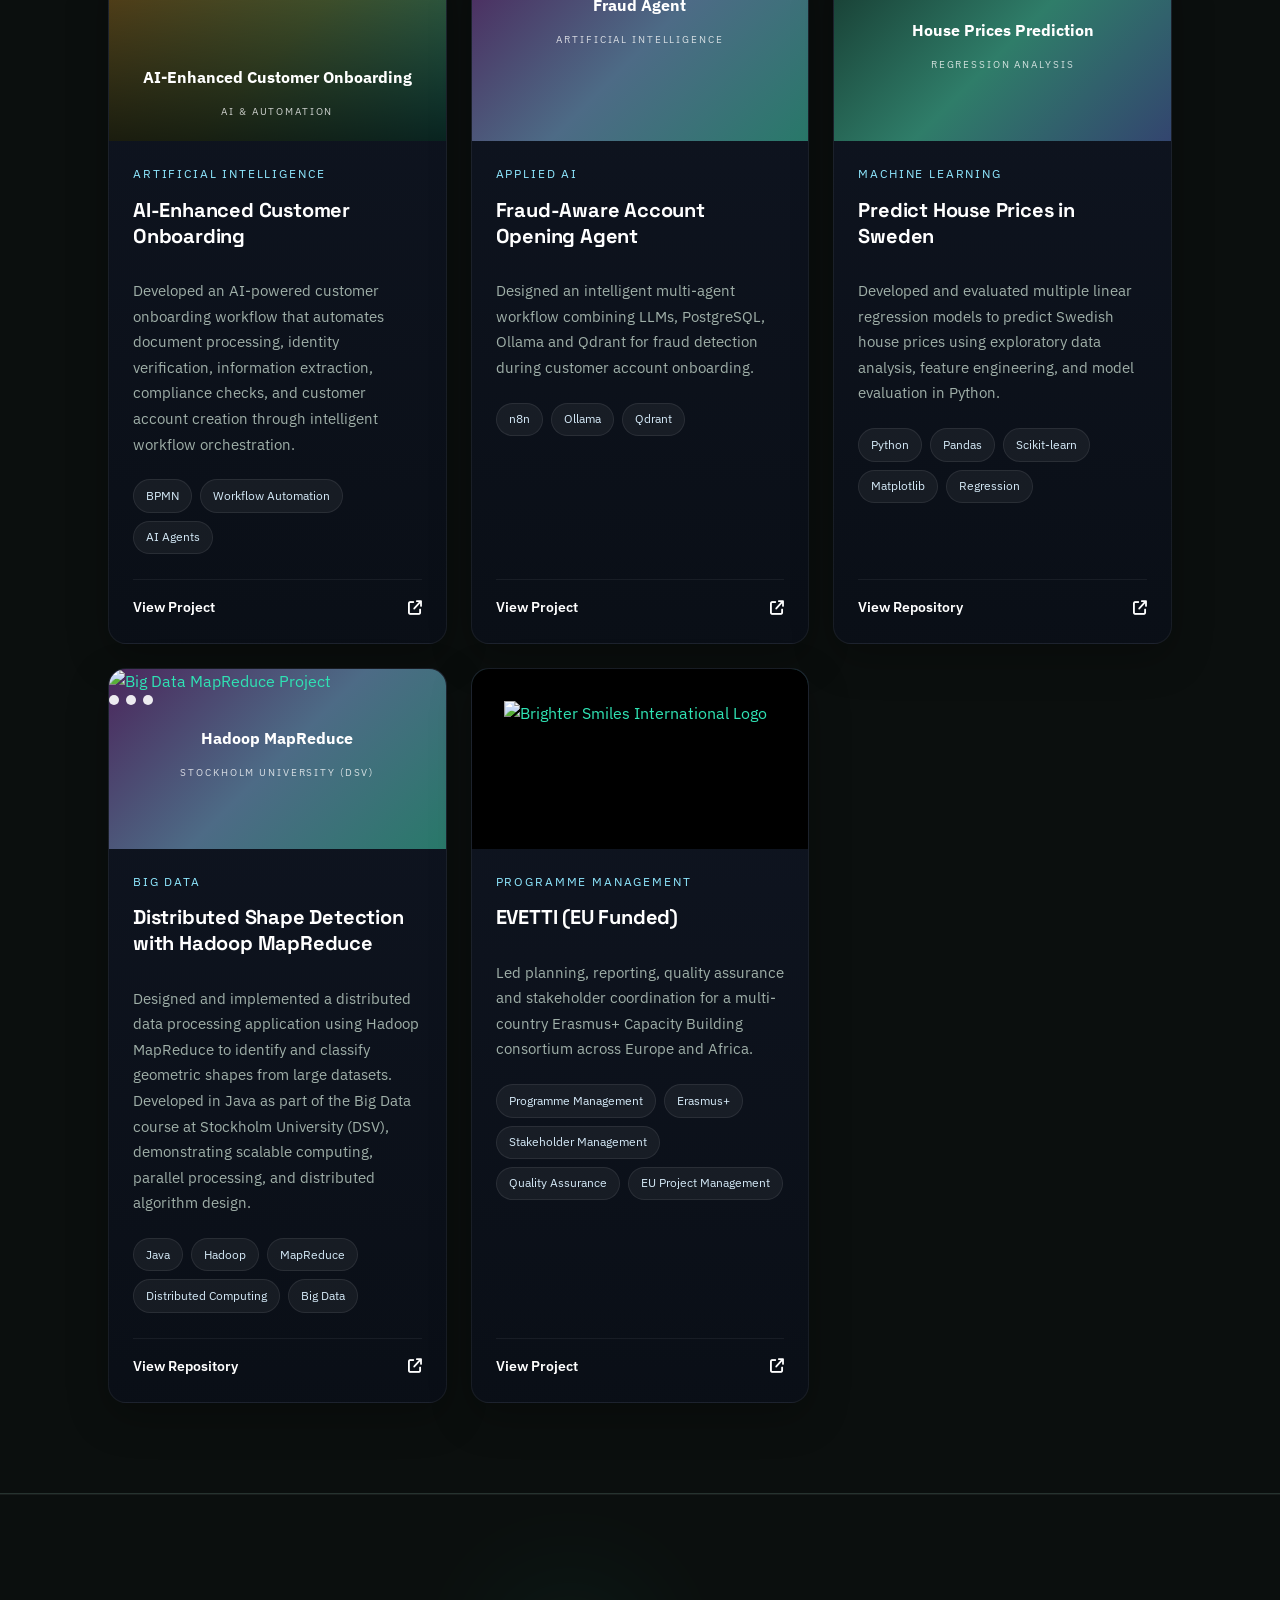
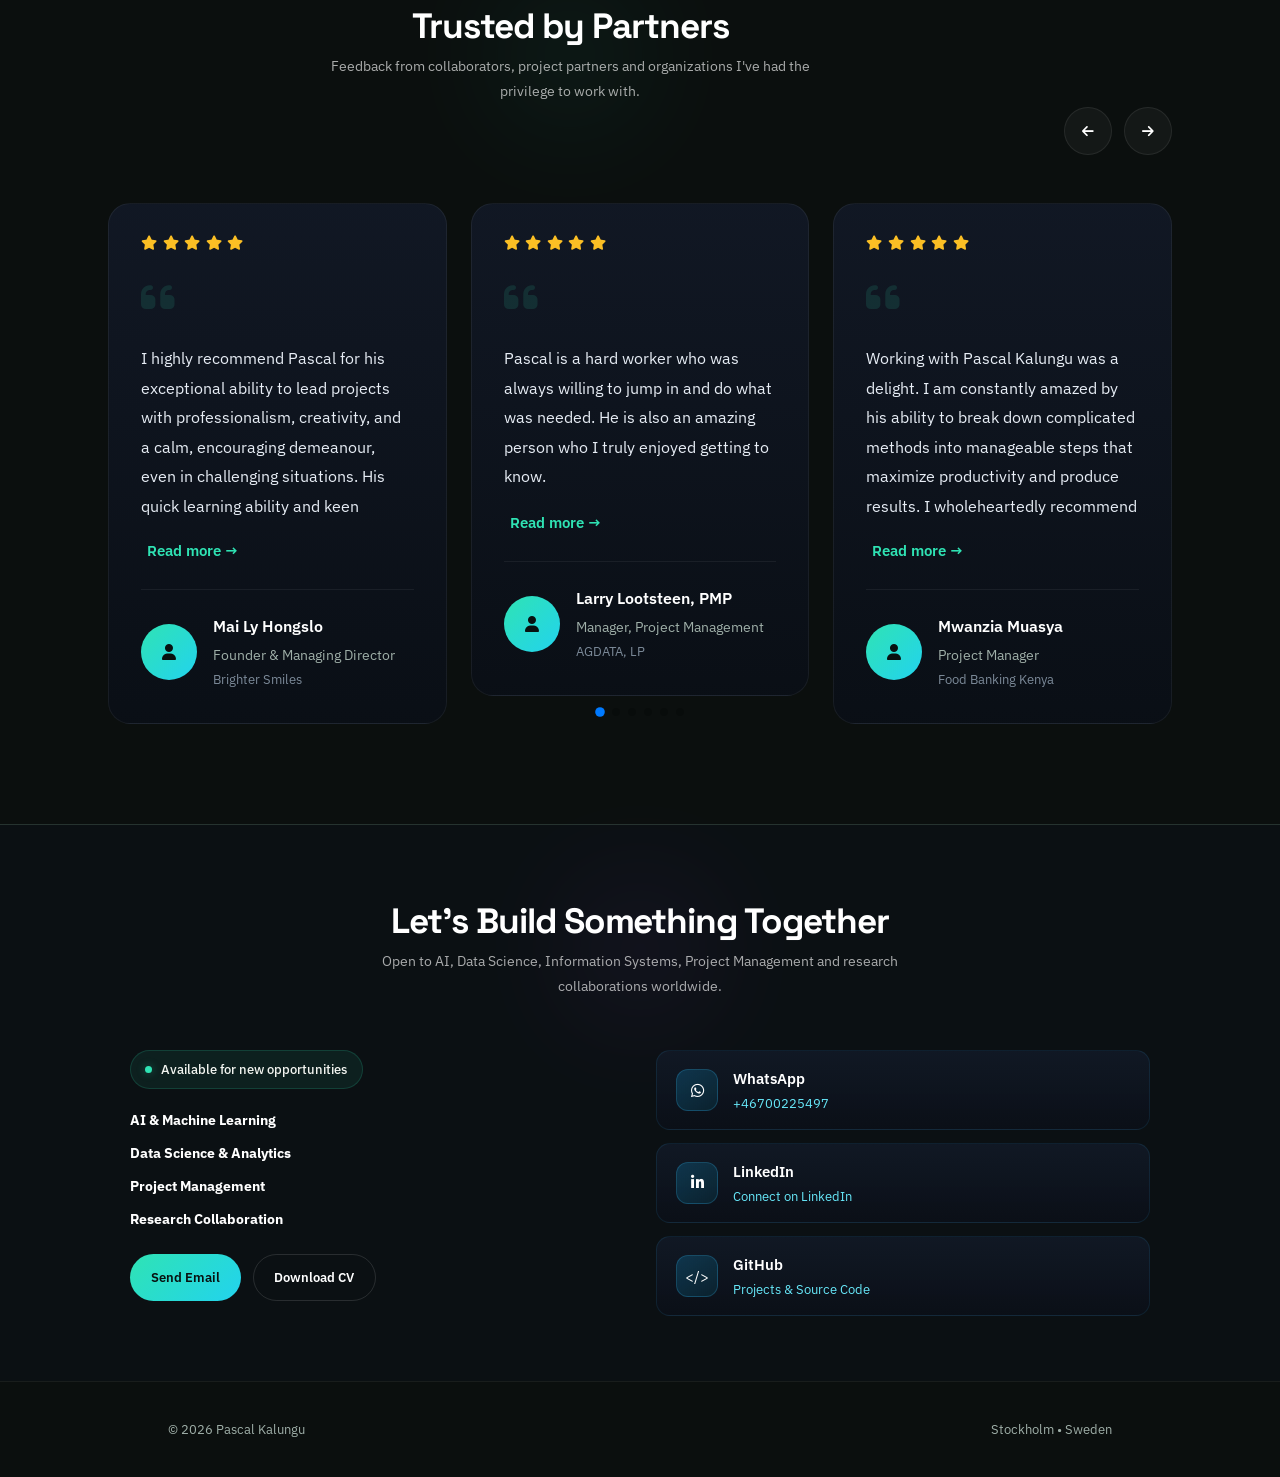
==== commit f82c6461: "Update index.html" ====
--- a/index.html
+++ b/index.html
@@ -1384,7 +1384,7 @@
 
                     <span class="project-type">PROGRAMME MANAGEMENT</span>
 
-                    <h3>EVETTI</h3>
+                    <h3>EVETTI (EU Funded)</h3>
 
                     <p>
                         Led planning, reporting, quality assurance and stakeholder
